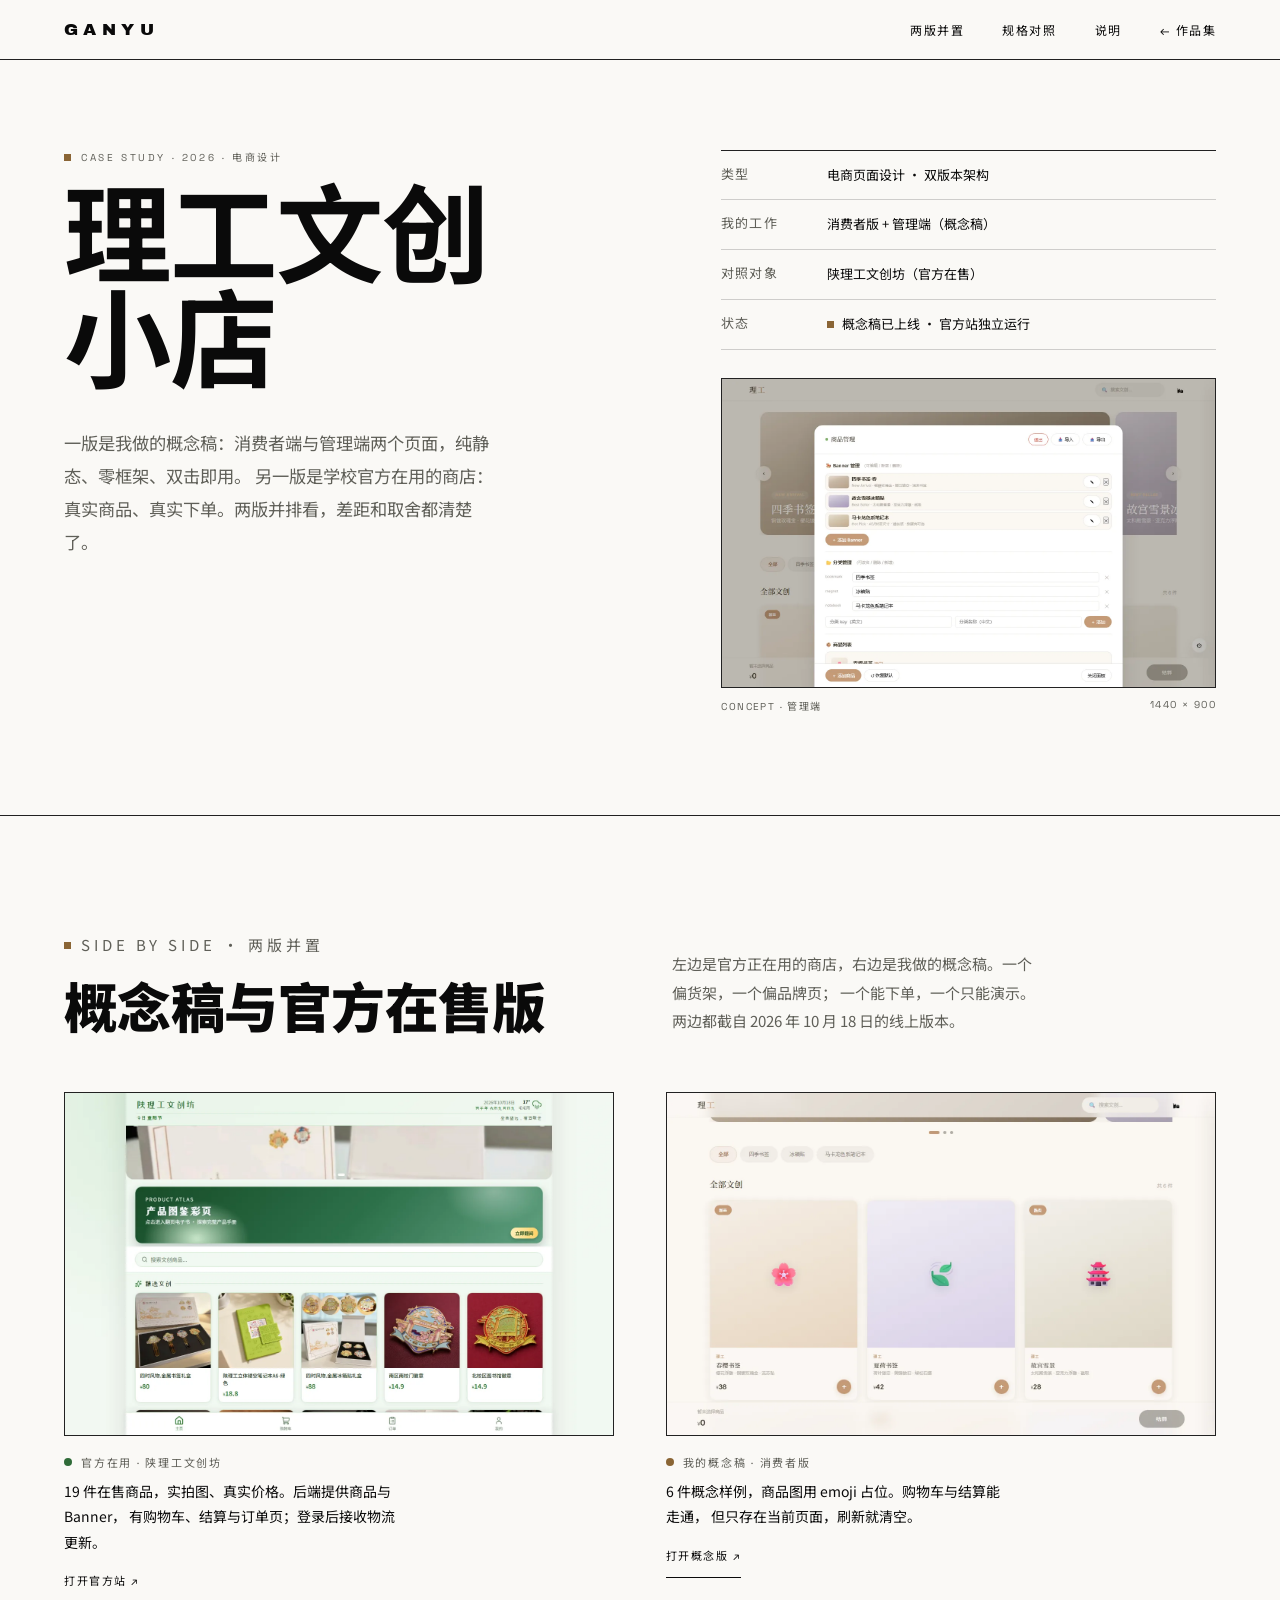
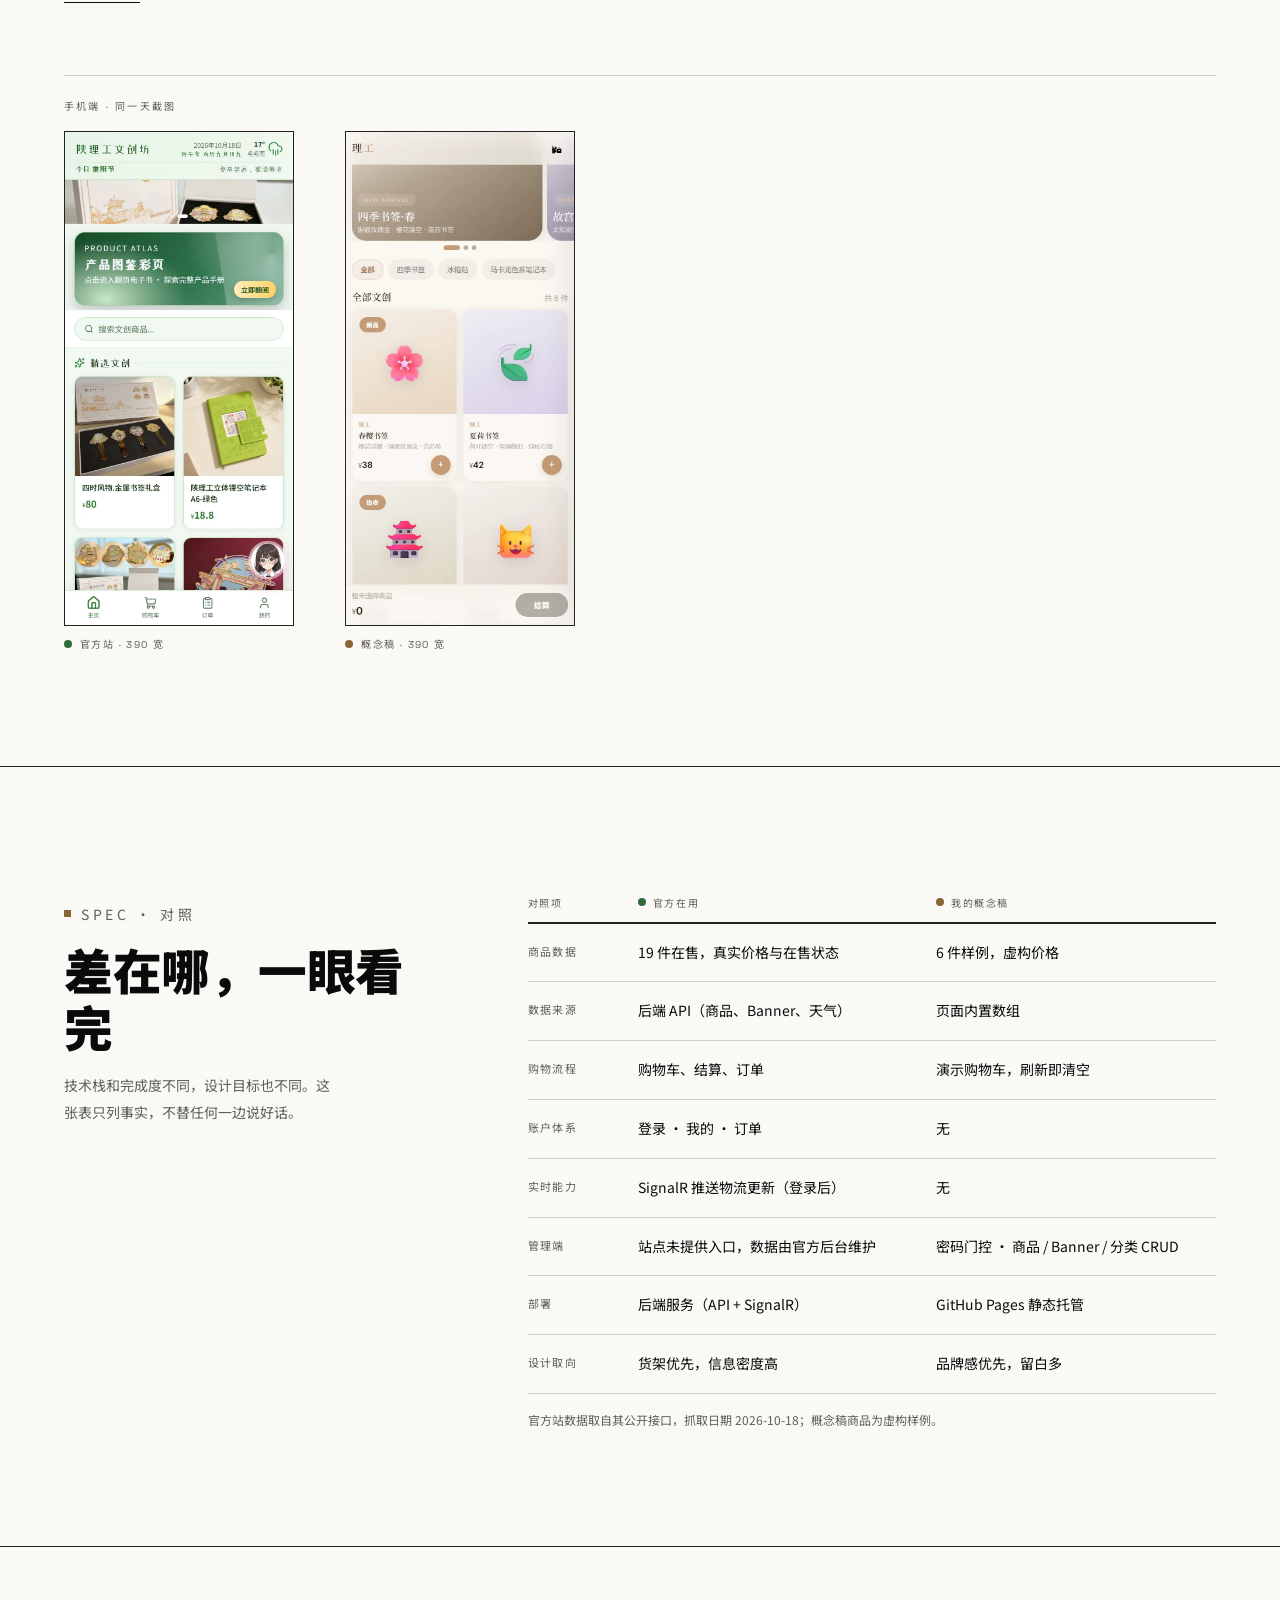
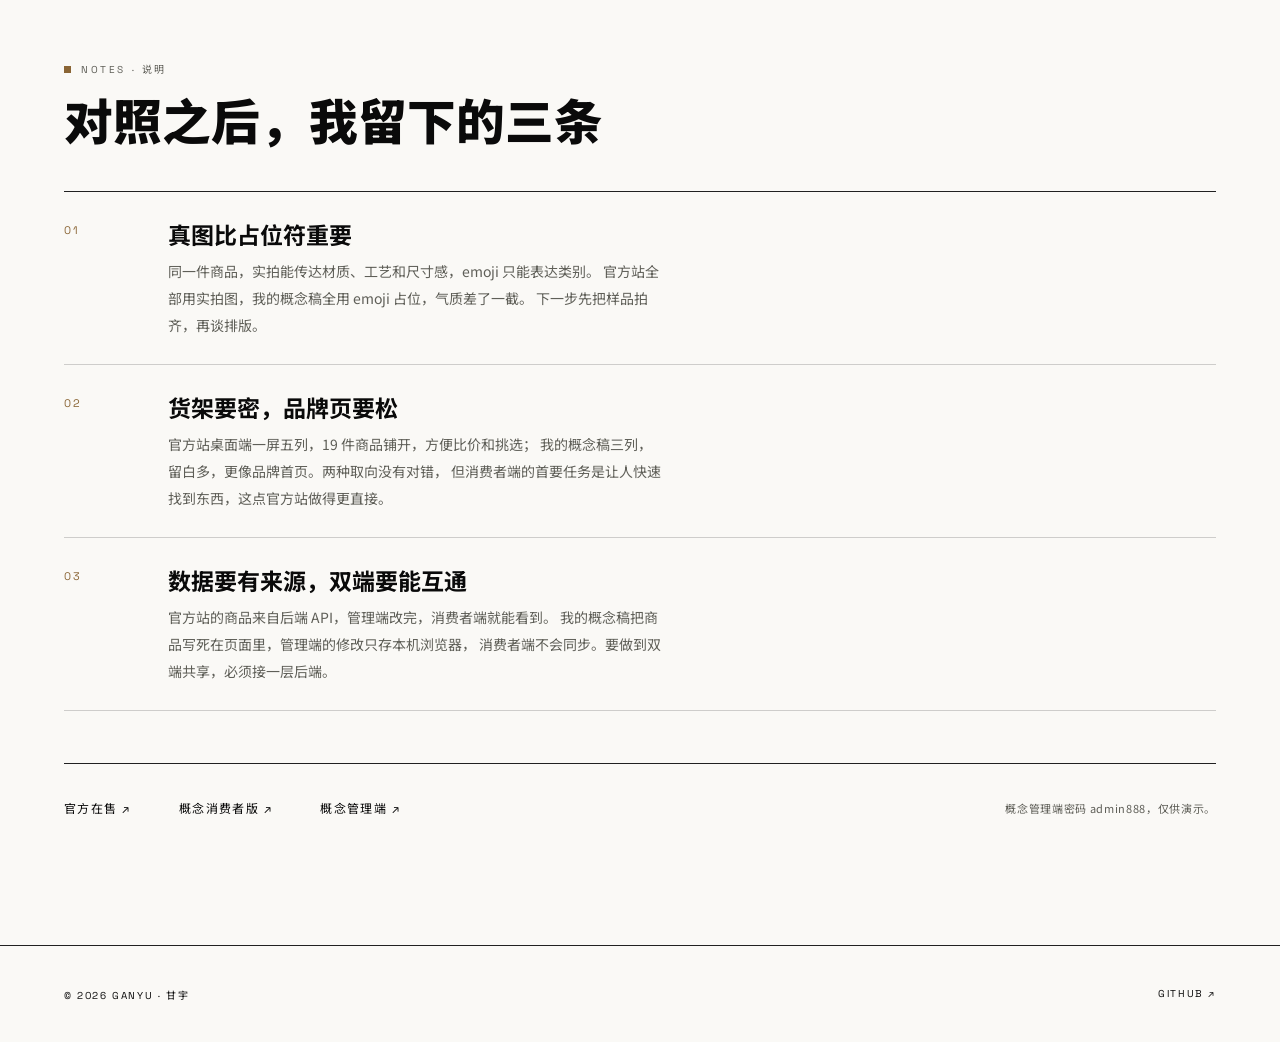
==== lgwc.html @ 41ebd971 "feat: 理工文创概念稿与官方在售版对照页 新增 lgwc.html：官方站「陕理工文创坊」与概念稿的桌面/手机并排对照、 8 项规格差异与三条说明；素材为 2026-10-18 线上截图。 作品集" ====
<!DOCTYPE html>
<html lang="zh-CN">
<head>
  <meta charset="UTF-8" />
  <meta name="viewport" content="width=device-width, initial-scale=1" />
  <title>理工文创小店 — 概念稿与官方在售版对照 · 甘宇 GANYU</title>
  <meta name="description" content="理工文创小店双版本概念稿，与陕西理工大学官方在售商店「陕理工文创坊」的并排对照：商品数据、购物流程、账户体系、实时能力与部署方式的差异，以及下一步要补的东西。" />
  <meta name="theme-color" content="#faf9f6" />
  <meta property="og:title" content="理工文创小店 — 概念稿与官方在售版对照 · 甘宇 GANYU" />
  <meta property="og:description" content="一版是概念稿：双页面、纯静态、零框架。一版是官方在用的商店：真实商品、真实下单。两版并排，差距和取舍都在这里。" />
  <meta property="og:type" content="article" />
  <meta property="og:image" content="https://2188195028-crypto.github.io/ganyu-portfolio/assets/lgwc/concept-desktop.webp" />
  <!-- 主题：双版本电商概念稿 × 官方在售版对照 · 暖白/墨黑/黄铜 · 甘宇 GANYU · 2026-10-18 -->
  <link rel="preconnect" href="https://fonts.googleapis.com" />
  <link rel="preconnect" href="https://fonts.gstatic.com" crossorigin />
  <link href="https://fonts.googleapis.com/css2?family=Archivo+Black&family=Space+Grotesk:wght@400;500;700&family=Noto+Sans+SC:wght@400;700;900&display=swap" rel="stylesheet" />
  <style>
    /* ============ 设计令牌 ============ */
    :root {
      --bg: #faf9f6;
      --ink: #0a0a0a;
      --paper: #ffffff;
      --cream: #f5f5ec;
      --muted: #5f5f58;
      --brass: #8a6535;
      --brass-deep: #6b4a26;
      --brass-light: #c9a26b;
      --green: #2f6b38;
      --line: rgba(10, 10, 10, .9);
      --line-soft: rgba(10, 10, 10, .18);
      --font-display: "Archivo Black", "Noto Sans SC", sans-serif;
      --font-body: "Space Grotesk", "Noto Sans SC", sans-serif;
      --font-cn: "Noto Sans SC", sans-serif;
      --pad: clamp(20px, 5vw, 80px);
      --max: 1400px;
    }

    /* ============ 基础 ============ */
    * { margin: 0; padding: 0; box-sizing: border-box; }
    html { scroll-behavior: smooth; }
    body {
      background: var(--bg);
      color: var(--ink);
      font-family: var(--font-body);
      -webkit-font-smoothing: antialiased;
      overflow-x: hidden;
    }
    img { display: block; max-width: 100%; }
    a { color: inherit; }
    :focus-visible { outline: 2px solid currentColor; outline-offset: 3px; }
    ::selection { background: var(--brass); color: var(--cream); }
    #top { scroll-margin-top: 60px; }
    .sr-only {
      position: absolute;
      width: 1px; height: 1px;
      padding: 0; margin: -1px;
      overflow: hidden;
      clip: rect(0 0 0 0);
      white-space: nowrap;
      border: 0;
    }

    .skip-link {
      position: absolute;
      left: -9999px;
      top: 0;
      z-index: 100;
      background: var(--ink);
      color: var(--cream);
      padding: 12px 18px;
      font-size: 12px;
      letter-spacing: .12em;
      text-decoration: none;
    }
    .skip-link:focus { left: 16px; top: 12px; }

    .pad-x {
      padding-left: max(var(--pad), calc((100% - var(--max)) / 2));
      padding-right: max(var(--pad), calc((100% - var(--max)) / 2));
    }

    .kicker {
      display: flex;
      align-items: center;
      gap: 10px;
      font-size: 10px;
      line-height: 1.5;
      letter-spacing: .26em;
      text-transform: uppercase;
      color: var(--muted);
    }
    .kicker::before {
      content: "";
      flex: none;
      width: 7px;
      height: 7px;
      background: var(--brass);
    }

    /* ============ 顶栏 ============ */
    .site-header {
      height: 60px;
      display: flex;
      align-items: center;
      justify-content: space-between;
      padding: 0 max(var(--pad), calc((100% - var(--max)) / 2));
      border-bottom: 1px solid var(--line);
      position: sticky;
      top: 0;
      background: var(--bg);
      z-index: 20;
    }
    .logo {
      font-family: var(--font-display);
      font-size: 17px;
      line-height: 1;
      letter-spacing: .32em;
      text-decoration: none;
    }
    .nav { display: flex; align-items: center; gap: clamp(16px, 3vw, 40px); }
    .nav a {
      position: relative;
      display: inline-flex;
      align-items: center;
      min-height: 44px;
      font-size: 12px;
      letter-spacing: .12em;
      text-decoration: none;
    }
    .nav a::after {
      content: "";
      position: absolute;
      left: 0; right: 0; bottom: 8px;
      height: 1px;
      background: currentColor;
      transform: scaleX(0);
      transform-origin: left;
      transition: transform .3s ease;
    }
    .nav a:hover::after,
    .nav a:focus-visible::after { transform: scaleX(1); }

    /* ============ 项目首屏 ============ */
    .masthead {
      display: grid;
      grid-template-columns: minmax(0, 1.08fr) minmax(320px, .92fr);
      gap: clamp(40px, 6vw, 96px);
      padding-top: clamp(48px, 7vw, 96px);
      padding-bottom: clamp(56px, 8vw, 110px);
      border-bottom: 1px solid var(--line);
    }
    .masthead-title {
      margin-top: 22px;
      font-family: var(--font-display);
      font-size: clamp(52px, 8.4vw, 118px);
      line-height: .98;
      letter-spacing: -.02em;
    }
    .masthead-title .line { display: block; }
    .masthead-lead {
      max-width: 44ch;
      margin-top: 30px;
      font-family: var(--font-cn);
      font-size: clamp(15px, 1.35vw, 18px);
      line-height: 1.9;
      color: var(--muted);
    }

    .meta-list {
      display: grid;
      border-top: 1px solid var(--line);
    }
    .meta-list > div {
      display: grid;
      grid-template-columns: 88px minmax(0, 1fr);
      gap: 18px;
      padding: 14px 0;
      border-bottom: 1px solid var(--line-soft);
      font-size: 13px;
      line-height: 1.6;
    }
    .meta-list dt {
      color: var(--muted);
      letter-spacing: .08em;
    }
    .meta-list dd { font-family: var(--font-cn); }
    .status-mark {
      display: inline-block;
      width: 7px; height: 7px;
      margin-right: 8px;
      background: var(--brass);
      vertical-align: 1px;
    }

    .hero-plate { margin-top: 28px; }
    .hero-frame {
      border: 1px solid var(--line);
      background: var(--paper);
      overflow: hidden;
    }
    .hero-frame img { width: 100%; height: auto; }
    .hero-plate figcaption {
      display: flex;
      justify-content: space-between;
      gap: 16px;
      padding-top: 10px;
      font-size: 10px;
      letter-spacing: .14em;
      text-transform: uppercase;
      color: var(--muted);
    }

    /* ============ 两版并置 ============ */
    .compare {
      padding: clamp(64px, 9vw, 120px) 0;
      border-bottom: 1px solid var(--line);
    }
    .section-head {
      display: grid;
      grid-template-columns: minmax(0, 1fr) minmax(0, 1fr);
      gap: clamp(24px, 5vw, 80px);
      align-items: end;
      margin-bottom: clamp(32px, 5vw, 56px);
    }
    .section-head h2 {
      margin-top: 14px;
      font-family: var(--font-cn);
      font-size: clamp(30px, 4.2vw, 56px);
      font-weight: 900;
      line-height: 1.15;
      letter-spacing: -.01em;
    }
    .section-head p {
      font-family: var(--font-cn);
      font-size: 15px;
      line-height: 1.9;
      color: var(--muted);
      max-width: 46ch;
    }

    .compare-grid {
      display: grid;
      grid-template-columns: repeat(2, minmax(0, 1fr));
      gap: clamp(24px, 4vw, 56px);
      align-items: start;
    }
    .compare-item { margin: 0; }
    .compare-frame {
      border: 1px solid var(--line);
      background: var(--paper);
      overflow: hidden;
    }
    .compare-frame img { width: 100%; height: auto; }
    .compare-item figcaption { padding-top: 18px; }
    .compare-label {
      display: flex;
      align-items: center;
      gap: 9px;
      font-size: 11px;
      letter-spacing: .16em;
      text-transform: uppercase;
      color: var(--muted);
    }
    .dot {
      display: inline-block;
      width: 8px; height: 8px;
      border-radius: 50%;
      flex: none;
    }
    .dot--official { background: var(--green); }
    .dot--concept { background: var(--brass); }
    .compare-desc {
      margin-top: 9px;
      max-width: 42ch;
      font-family: var(--font-cn);
      font-size: 14px;
      line-height: 1.8;
    }
    .compare-link {
      display: inline-flex;
      align-items: center;
      min-height: 44px;
      margin-top: 4px;
      font-size: 11px;
      letter-spacing: .14em;
      text-transform: uppercase;
      text-decoration: none;
      border-bottom: 1px solid currentColor;
      transition: color .25s ease, border-color .25s ease;
    }
    .compare-link:hover,
    .compare-link:focus-visible { color: var(--brass-deep); }

    .compare-mobile {
      margin-top: clamp(40px, 6vw, 72px);
      padding-top: 22px;
      border-top: 1px solid var(--line-soft);
    }
    .mobile-head {
      font-size: 10px;
      letter-spacing: .22em;
      text-transform: uppercase;
      color: var(--muted);
      margin-bottom: 18px;
    }
    .mobile-grid {
      display: flex;
      flex-wrap: wrap;
      gap: clamp(24px, 4vw, 56px);
      align-items: flex-start;
    }
    .mobile-grid figure { margin: 0; flex: 0 1 230px; }
    .mobile-frame {
      border: 1px solid var(--line);
      background: var(--paper);
      overflow: hidden;
    }
    .mobile-frame img { width: 100%; height: auto; }
    .mobile-grid figcaption {
      display: flex;
      align-items: center;
      gap: 8px;
      padding-top: 10px;
      font-size: 10px;
      letter-spacing: .14em;
      text-transform: uppercase;
      color: var(--muted);
    }

    /* ============ 规格对照 ============ */
    .spec {
      padding: clamp(64px, 9vw, 120px) 0;
      border-bottom: 1px solid var(--line);
    }
    .spec-inner {
      display: grid;
      grid-template-columns: minmax(0, .72fr) minmax(0, 1.28fr);
      gap: clamp(32px, 6vw, 96px);
      align-items: start;
    }
    .spec-head { position: sticky; top: 92px; }
    .spec-head h2 {
      margin-top: 14px;
      font-family: var(--font-cn);
      font-size: clamp(30px, 3.8vw, 50px);
      font-weight: 900;
      line-height: 1.16;
      letter-spacing: -.01em;
    }
    .spec-head p {
      margin-top: 18px;
      max-width: 34ch;
      font-family: var(--font-cn);
      font-size: 14px;
      line-height: 1.9;
      color: var(--muted);
    }

    .spec-table { border-top: 1px solid var(--line); }
    .spec-columns {
      display: grid;
      grid-template-columns: 92px minmax(0, 1fr) minmax(0, 1fr);
      gap: 18px;
      padding: 12px 0;
      border-bottom: 1px solid var(--line);
      font-size: 10px;
      letter-spacing: .16em;
      text-transform: uppercase;
      color: var(--muted);
    }
    .spec-columns span { display: flex; align-items: center; gap: 7px; }
    .spec-row {
      display: grid;
      grid-template-columns: 92px minmax(0, 1fr) minmax(0, 1fr);
      gap: 18px;
      padding: 17px 0;
      border-bottom: 1px solid var(--line-soft);
      align-items: start;
    }
    .spec-row dt {
      font-size: 11px;
      letter-spacing: .12em;
      text-transform: uppercase;
      color: var(--muted);
      padding-top: 2px;
    }
    .spec-row dd {
      font-family: var(--font-cn);
      font-size: 14px;
      line-height: 1.7;
    }
    .spec-tag {
      display: none;
      margin-right: 8px;
      font-family: var(--font-body);
      font-size: 9px;
      letter-spacing: .14em;
      text-transform: uppercase;
      color: var(--muted);
    }
    .spec-note {
      margin-top: 16px;
      font-family: var(--font-cn);
      font-size: 12px;
      line-height: 1.7;
      color: var(--muted);
    }

    /* ============ 说明 ============ */
    .notes { padding: clamp(64px, 9vw, 120px) 0; }
    .notes-head { margin-bottom: clamp(28px, 4vw, 44px); }
    .notes-head h2 {
      margin-top: 14px;
      font-family: var(--font-cn);
      font-size: clamp(30px, 3.8vw, 50px);
      font-weight: 900;
      line-height: 1.16;
    }
    .notes-list { list-style: none; border-top: 1px solid var(--line); }
    .notes-list li {
      display: grid;
      grid-template-columns: 72px minmax(0, 1fr);
      gap: clamp(16px, 3vw, 32px);
      padding: 26px 0;
      border-bottom: 1px solid var(--line-soft);
    }
    .note-no {
      font-size: 11px;
      letter-spacing: .18em;
      color: var(--brass);
      padding-top: 5px;
    }
    .notes-list h3 {
      font-family: var(--font-cn);
      font-size: clamp(18px, 2vw, 23px);
      font-weight: 700;
      line-height: 1.4;
    }
    .notes-list p {
      margin-top: 8px;
      max-width: 62ch;
      font-family: var(--font-cn);
      font-size: 14px;
      line-height: 1.9;
      color: var(--muted);
    }

    .live {
      display: flex;
      flex-wrap: wrap;
      gap: 8px clamp(24px, 4vw, 48px);
      margin-top: clamp(32px, 5vw, 52px);
      padding-top: 22px;
      border-top: 1px solid var(--line);
    }
    .live a {
      display: inline-flex;
      align-items: center;
      min-height: 44px;
      font-size: 12px;
      letter-spacing: .12em;
      text-decoration: none;
      border-bottom: 1px solid transparent;
      transition: border-color .25s ease, color .25s ease;
    }
    .live a:hover,
    .live a:focus-visible { color: var(--brass-deep); border-bottom-color: currentColor; }
    .live .live-note {
      margin-left: auto;
      align-self: center;
      font-family: var(--font-cn);
      font-size: 11px;
      letter-spacing: .06em;
      color: var(--muted);
    }

    /* ============ 页脚 ============ */
    .site-footer {
      display: flex;
      justify-content: space-between;
      align-items: center;
      gap: 24px;
      padding: 26px max(var(--pad), calc((100% - var(--max)) / 2));
      border-top: 1px solid var(--line);
      font-size: 10px;
      letter-spacing: .16em;
      text-transform: uppercase;
    }
    .site-footer a {
      display: inline-flex;
      align-items: center;
      min-height: 44px;
      text-decoration: none;
      border-bottom: 1px solid transparent;
    }
    .site-footer a:hover,
    .site-footer a:focus-visible { border-bottom-color: currentColor; }

    /* ============ 响应式 ============ */
    @media (max-width: 980px) {
      .masthead { grid-template-columns: 1fr; gap: 40px; }
      .masthead-title { font-size: clamp(56px, 13vw, 100px); }
      .meta-list { max-width: 560px; }
      .hero-plate { max-width: 560px; }
      .section-head { grid-template-columns: 1fr; gap: 18px; }
      .spec-inner { grid-template-columns: 1fr; gap: 32px; }
      .spec-head { position: static; }
      .spec-head p { max-width: 52ch; }
    }

    @media (max-width: 760px) {
      .compare-grid { grid-template-columns: 1fr; gap: 36px; }
      .compare-desc { max-width: none; }
      .mobile-grid figure { flex: 1 1 160px; }
      .spec-columns { display: none; }
      .spec-row {
        grid-template-columns: 1fr;
        gap: 6px;
        padding: 18px 0;
      }
      .spec-row dt { padding-top: 0; }
      .spec-tag { display: inline; }
      .spec-row dd + dd { margin-top: 4px; }
      .notes-list li { grid-template-columns: 44px minmax(0, 1fr); }
      .live .live-note { margin-left: 0; width: 100%; }
      .nav .nav-aux { display: none; }
    }

    @media (max-width: 520px) {
      .masthead-title { font-size: clamp(48px, 16vw, 76px); }
      .meta-list > div { grid-template-columns: 76px minmax(0, 1fr); gap: 14px; }
      .mobile-grid { gap: 20px; }
      .mobile-grid figure { flex: 1 1 140px; }
      .site-footer { flex-direction: column; align-items: flex-start; gap: 6px; }
    }

    /* ============ 减弱动效 ============ */
    @media (prefers-reduced-motion: reduce) {
      html { scroll-behavior: auto; }
      *, *::before, *::after { animation: none !important; transition: none !important; }
    }
  </style>
</head>
<body>
  <a class="skip-link" href="#top">跳到主要内容</a>

  <!-- 顶栏 -->
  <header class="site-header">
    <a class="logo" href="index.html">GANYU</a>
    <nav class="nav" aria-label="项目导航">
      <a class="nav-aux" href="#compare">两版并置</a>
      <a class="nav-aux" href="#spec">规格对照</a>
      <a class="nav-aux" href="#notes">说明</a>
      <a href="index.html#works">← 作品集</a>
    </nav>
  </header>

  <main id="top" tabindex="-1">
    <!-- 项目首屏 -->
    <section class="masthead pad-x" aria-labelledby="project-title">
      <div class="masthead-main">
        <p class="kicker">CASE STUDY · 2026 · 电商设计</p>
        <h1 class="masthead-title" id="project-title">
          <span class="line">理工文创</span>
          <span class="line">小店</span>
        </h1>
        <p class="masthead-lead">
          一版是我做的概念稿：消费者端与管理端两个页面，纯静态、零框架、双击即用。
          另一版是学校官方在用的商店：真实商品、真实下单。两版并排看，差距和取舍都清楚了。
        </p>
      </div>

      <div class="masthead-side">
        <dl class="meta-list">
          <div><dt>类型</dt><dd>电商页面设计 · 双版本架构</dd></div>
          <div><dt>我的工作</dt><dd>消费者版 + 管理端（概念稿）</dd></div>
          <div><dt>对照对象</dt><dd>陕理工文创坊（官方在售）</dd></div>
          <div><dt>状态</dt><dd><span class="status-mark" aria-hidden="true"></span>概念稿已上线 · 官方站独立运行</dd></div>
        </dl>

        <figure class="hero-plate">
          <div class="hero-frame">
            <img src="assets/lgwc/admin-panel.webp" width="1440" height="900"
                 alt="理工文创小店概念稿管理端：密码登录后打开的商品管理面板，含 Banner 管理、分类管理与商品列表" />
          </div>
          <figcaption>
            <span>CONCEPT · 管理端</span>
            <span>1440 × 900</span>
          </figcaption>
        </figure>
      </div>
    </section>

    <!-- 两版并置 -->
    <section class="compare" id="compare" aria-labelledby="compare-title">
      <div class="pad-x">
        <header class="section-head">
          <div>
            <p class="kicker">SIDE BY SIDE · 两版并置</p>
            <h2 id="compare-title">概念稿与官方在售版</h2>
          </div>
          <p>
            左边是官方正在用的商店，右边是我做的概念稿。一个偏货架，一个偏品牌页；
            一个能下单，一个只能演示。两边都截自 2026 年 10 月 18 日的线上版本。
          </p>
        </header>

        <div class="compare-grid">
          <figure class="compare-item">
            <div class="compare-frame">
              <img src="assets/lgwc/official-desktop.webp" width="1440" height="900"
                   alt="陕理工文创坊官方站在售页面：绿色顶栏、banner、产品图鉴入口、搜索框与五列真实商品照片" />
            </div>
            <figcaption>
              <p class="compare-label"><span class="dot dot--official" aria-hidden="true"></span>官方在用 · 陕理工文创坊</p>
              <p class="compare-desc">
                19 件在售商品，实拍图、真实价格。后端提供商品与 Banner，
                有购物车、结算与订单页；登录后接收物流更新。
              </p>
              <a class="compare-link" href="https://qoiezidubblu.sealosbja.site/"
                 target="_blank" rel="noopener">打开官方站 ↗</a>
            </figcaption>
          </figure>

          <figure class="compare-item">
            <div class="compare-frame">
              <img src="assets/lgwc/concept-desktop.webp" width="1440" height="900"
                   alt="理工文创小店概念稿桌面端：三列商品卡片，商品图为 emoji 占位" />
            </div>
            <figcaption>
              <p class="compare-label"><span class="dot dot--concept" aria-hidden="true"></span>我的概念稿 · 消费者版</p>
              <p class="compare-desc">
                6 件概念样例，商品图用 emoji 占位。购物车与结算能走通，
                但只存在当前页面，刷新就清空。
              </p>
              <a class="compare-link" href="https://2188195028-crypto.github.io/lgwc/"
                 target="_blank" rel="noopener">打开概念版 ↗</a>
            </figcaption>
          </figure>
        </div>

        <div class="compare-mobile">
          <p class="mobile-head">手机端 · 同一天截图</p>
          <div class="mobile-grid">
            <figure>
              <div class="mobile-frame">
                <img src="assets/lgwc/official-mobile.webp" width="780" height="1688"
                     alt="陕理工文创坊官方站手机端：绿色顶栏、产品图鉴、搜索与两列商品照片，底部四个导航" />
              </div>
              <figcaption><span class="dot dot--official" aria-hidden="true"></span>官方站 · 390 宽</figcaption>
            </figure>
            <figure>
              <div class="mobile-frame">
                <img src="assets/lgwc/concept-mobile.webp" width="780" height="1688"
                     alt="理工文创小店概念稿手机端：banner、分类标签与两列 emoji 占位商品卡片" />
              </div>
              <figcaption><span class="dot dot--concept" aria-hidden="true"></span>概念稿 · 390 宽</figcaption>
            </figure>
          </div>
        </div>
      </div>
    </section>

    <!-- 规格对照 -->
    <section class="spec" id="spec" aria-labelledby="spec-title">
      <div class="spec-inner pad-x">
        <div class="spec-head">
          <p class="kicker">SPEC · 对照</p>
          <h2 id="spec-title">差在哪，一眼看完</h2>
          <p>
            技术栈和完成度不同，设计目标也不同。这张表只列事实，不替任何一边说好话。
          </p>
        </div>

        <div>
          <div class="spec-columns" aria-hidden="true">
            <span>对照项</span>
            <span><i class="dot dot--official"></i>官方在用</span>
            <span><i class="dot dot--concept"></i>我的概念稿</span>
          </div>

          <dl class="spec-table">
            <div class="spec-row">
              <dt>商品数据</dt>
              <dd><span class="sr-only">官方在用：</span><span class="spec-tag" aria-hidden="true">官方</span>19 件在售，真实价格与在售状态</dd>
              <dd><span class="sr-only">我的概念稿：</span><span class="spec-tag" aria-hidden="true">概念</span>6 件样例，虚构价格</dd>
            </div>
            <div class="spec-row">
              <dt>数据来源</dt>
              <dd><span class="sr-only">官方在用：</span><span class="spec-tag" aria-hidden="true">官方</span>后端 API（商品、Banner、天气）</dd>
              <dd><span class="sr-only">我的概念稿：</span><span class="spec-tag" aria-hidden="true">概念</span>页面内置数组</dd>
            </div>
            <div class="spec-row">
              <dt>购物流程</dt>
              <dd><span class="sr-only">官方在用：</span><span class="spec-tag" aria-hidden="true">官方</span>购物车、结算、订单</dd>
              <dd><span class="sr-only">我的概念稿：</span><span class="spec-tag" aria-hidden="true">概念</span>演示购物车，刷新即清空</dd>
            </div>
            <div class="spec-row">
              <dt>账户体系</dt>
              <dd><span class="sr-only">官方在用：</span><span class="spec-tag" aria-hidden="true">官方</span>登录 · 我的 · 订单</dd>
              <dd><span class="sr-only">我的概念稿：</span><span class="spec-tag" aria-hidden="true">概念</span>无</dd>
            </div>
            <div class="spec-row">
              <dt>实时能力</dt>
              <dd><span class="sr-only">官方在用：</span><span class="spec-tag" aria-hidden="true">官方</span>SignalR 推送物流更新（登录后）</dd>
              <dd><span class="sr-only">我的概念稿：</span><span class="spec-tag" aria-hidden="true">概念</span>无</dd>
            </div>
            <div class="spec-row">
              <dt>管理端</dt>
              <dd><span class="sr-only">官方在用：</span><span class="spec-tag" aria-hidden="true">官方</span>站点未提供入口，数据由官方后台维护</dd>
              <dd><span class="sr-only">我的概念稿：</span><span class="spec-tag" aria-hidden="true">概念</span>密码门控 · 商品 / Banner / 分类 CRUD</dd>
            </div>
            <div class="spec-row">
              <dt>部署</dt>
              <dd><span class="sr-only">官方在用：</span><span class="spec-tag" aria-hidden="true">官方</span>后端服务（API + SignalR）</dd>
              <dd><span class="sr-only">我的概念稿：</span><span class="spec-tag" aria-hidden="true">概念</span>GitHub Pages 静态托管</dd>
            </div>
            <div class="spec-row">
              <dt>设计取向</dt>
              <dd><span class="sr-only">官方在用：</span><span class="spec-tag" aria-hidden="true">官方</span>货架优先，信息密度高</dd>
              <dd><span class="sr-only">我的概念稿：</span><span class="spec-tag" aria-hidden="true">概念</span>品牌感优先，留白多</dd>
            </div>
          </dl>

          <p class="spec-note">
            官方站数据取自其公开接口，抓取日期 2026-10-18；概念稿商品为虚构样例。
          </p>
        </div>
      </div>
    </section>

    <!-- 说明 -->
    <section class="notes" id="notes" aria-labelledby="notes-title">
      <div class="pad-x">
        <header class="notes-head">
          <p class="kicker">NOTES · 说明</p>
          <h2 id="notes-title">对照之后，我留下的三条</h2>
        </header>

        <ol class="notes-list">
          <li>
            <span class="note-no" aria-hidden="true">01</span>
            <div>
              <h3>真图比占位符重要</h3>
              <p>
                同一件商品，实拍能传达材质、工艺和尺寸感，emoji 只能表达类别。
                官方站全部用实拍图，我的概念稿全用 emoji 占位，气质差了一截。
                下一步先把样品拍齐，再谈排版。
              </p>
            </div>
          </li>
          <li>
            <span class="note-no" aria-hidden="true">02</span>
            <div>
              <h3>货架要密，品牌页要松</h3>
              <p>
                官方站桌面端一屏五列，19 件商品铺开，方便比价和挑选；
                我的概念稿三列，留白多，更像品牌首页。两种取向没有对错，
                但消费者端的首要任务是让人快速找到东西，这点官方站做得更直接。
              </p>
            </div>
          </li>
          <li>
            <span class="note-no" aria-hidden="true">03</span>
            <div>
              <h3>数据要有来源，双端要能互通</h3>
              <p>
                官方站的商品来自后端 API，管理端改完，消费者端就能看到。
                我的概念稿把商品写死在页面里，管理端的修改只存本机浏览器，
                消费者端不会同步。要做到双端共享，必须接一层后端。
              </p>
            </div>
          </li>
        </ol>

        <div class="live">
          <a href="https://qoiezidubblu.sealosbja.site/" target="_blank" rel="noopener">官方在售 ↗</a>
          <a href="https://2188195028-crypto.github.io/lgwc/" target="_blank" rel="noopener">概念消费者版 ↗</a>
          <a href="https://2188195028-crypto.github.io/lgwc/admin.html" target="_blank" rel="noopener">概念管理端 ↗</a>
          <span class="live-note">概念管理端密码 admin888，仅供演示。</span>
        </div>
      </div>
    </section>
  </main>

  <!-- 页脚 -->
  <footer class="site-footer">
    <span>© 2026 GANYU · 甘宇</span>
    <a href="https://github.com/2188195028-crypto" target="_blank" rel="noopener">GITHUB ↗</a>
  </footer>
</body>
</html>
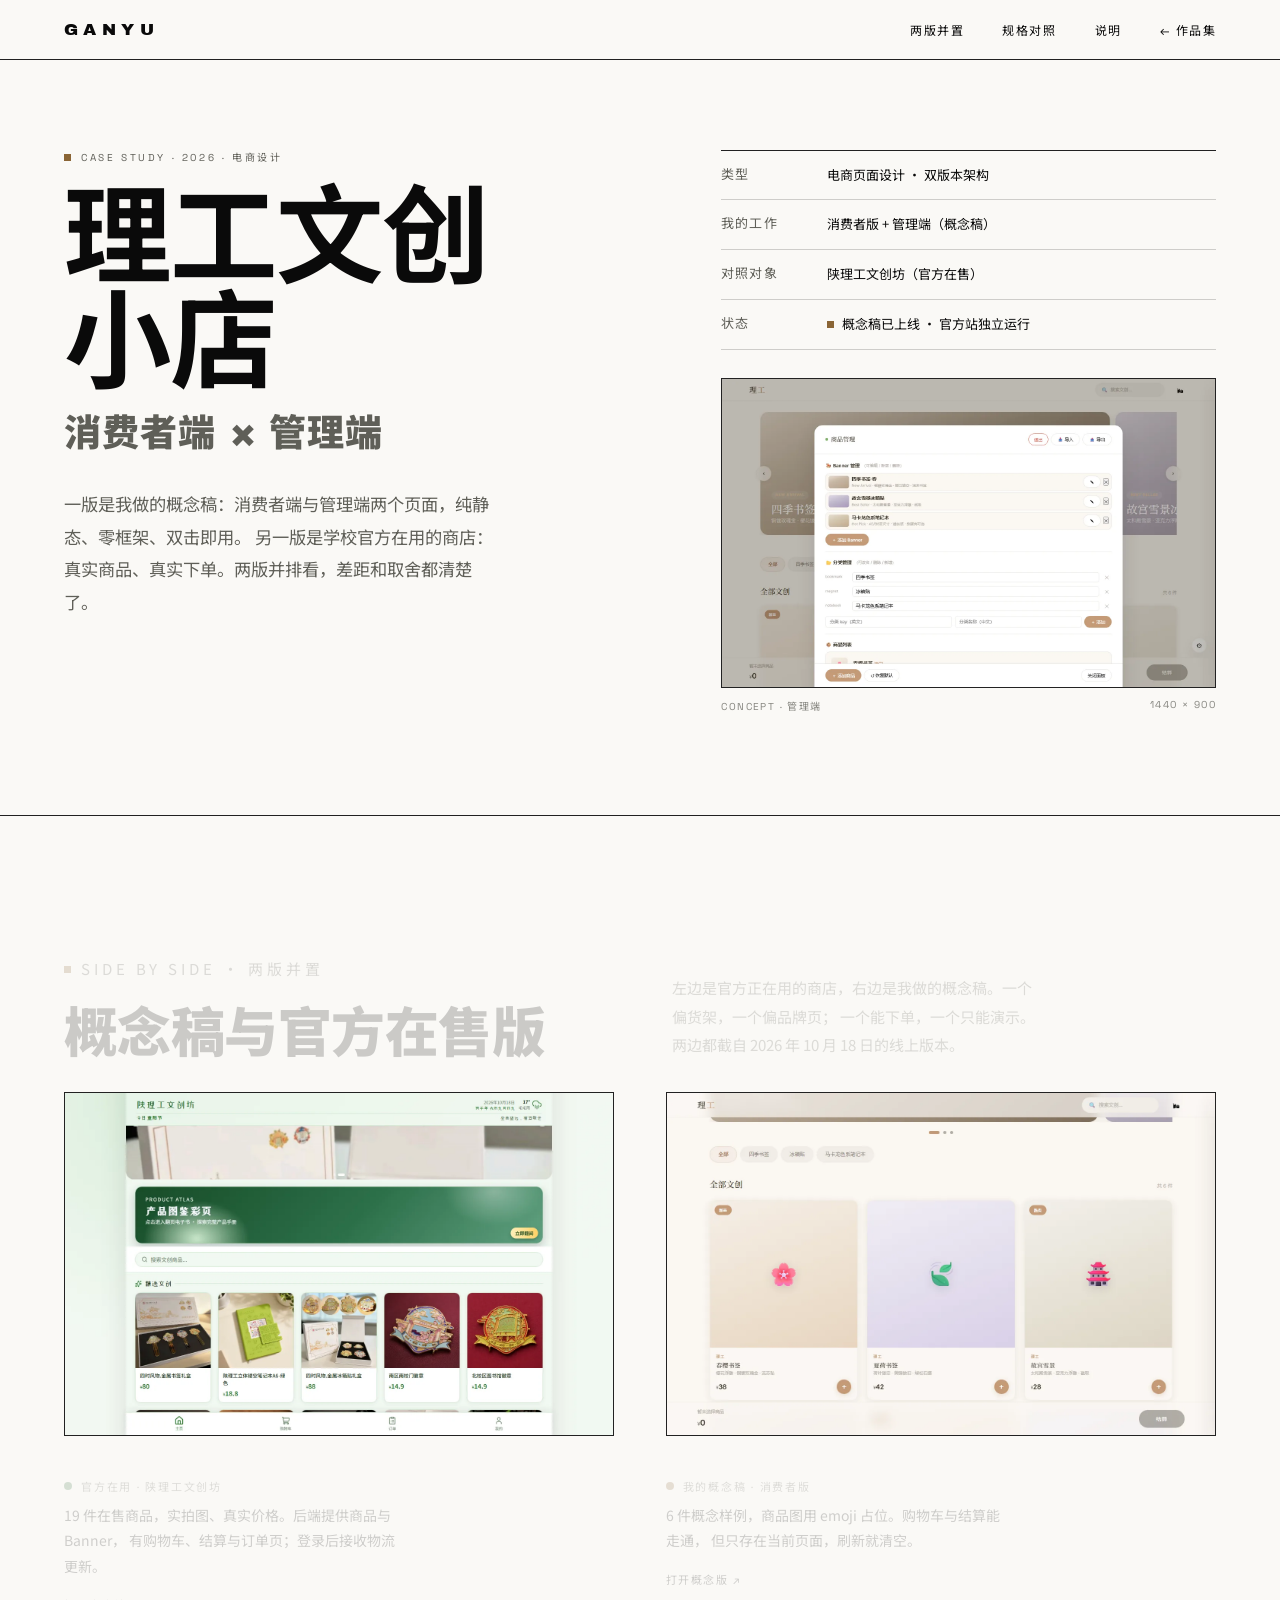
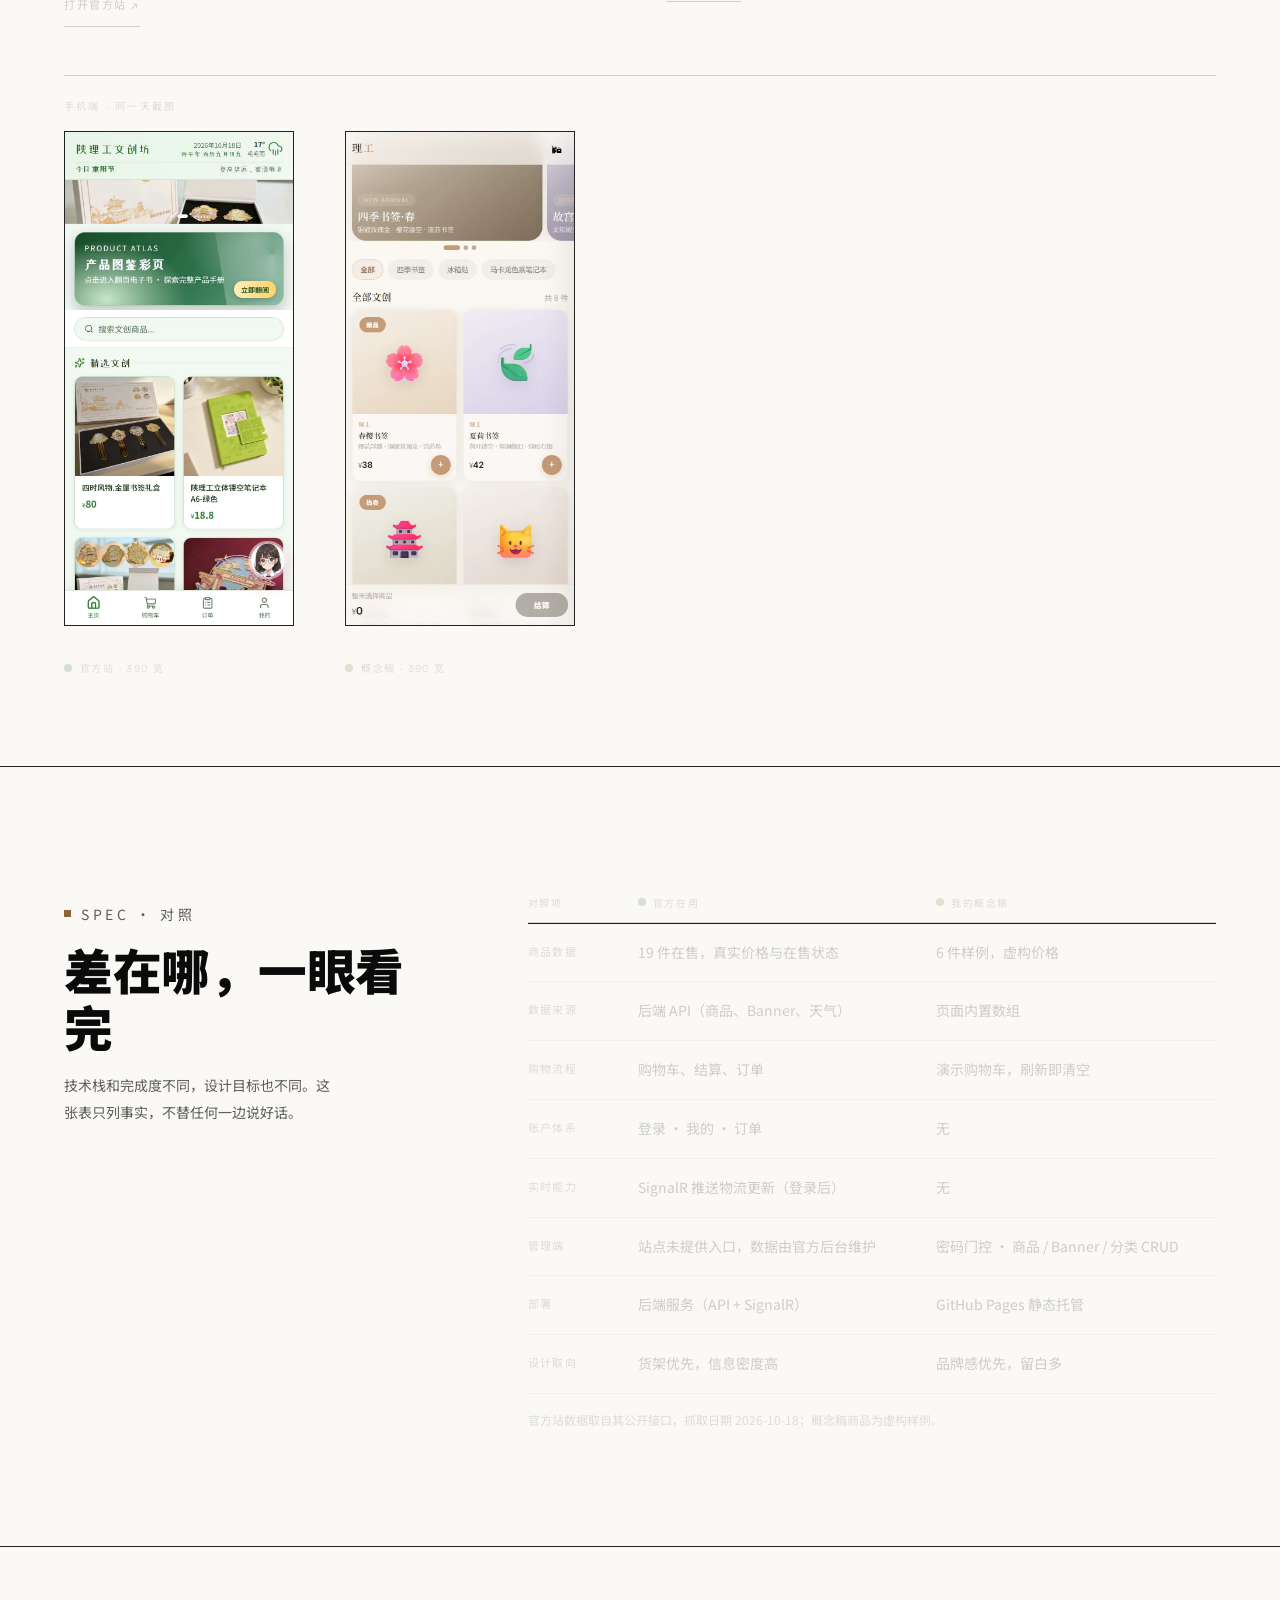
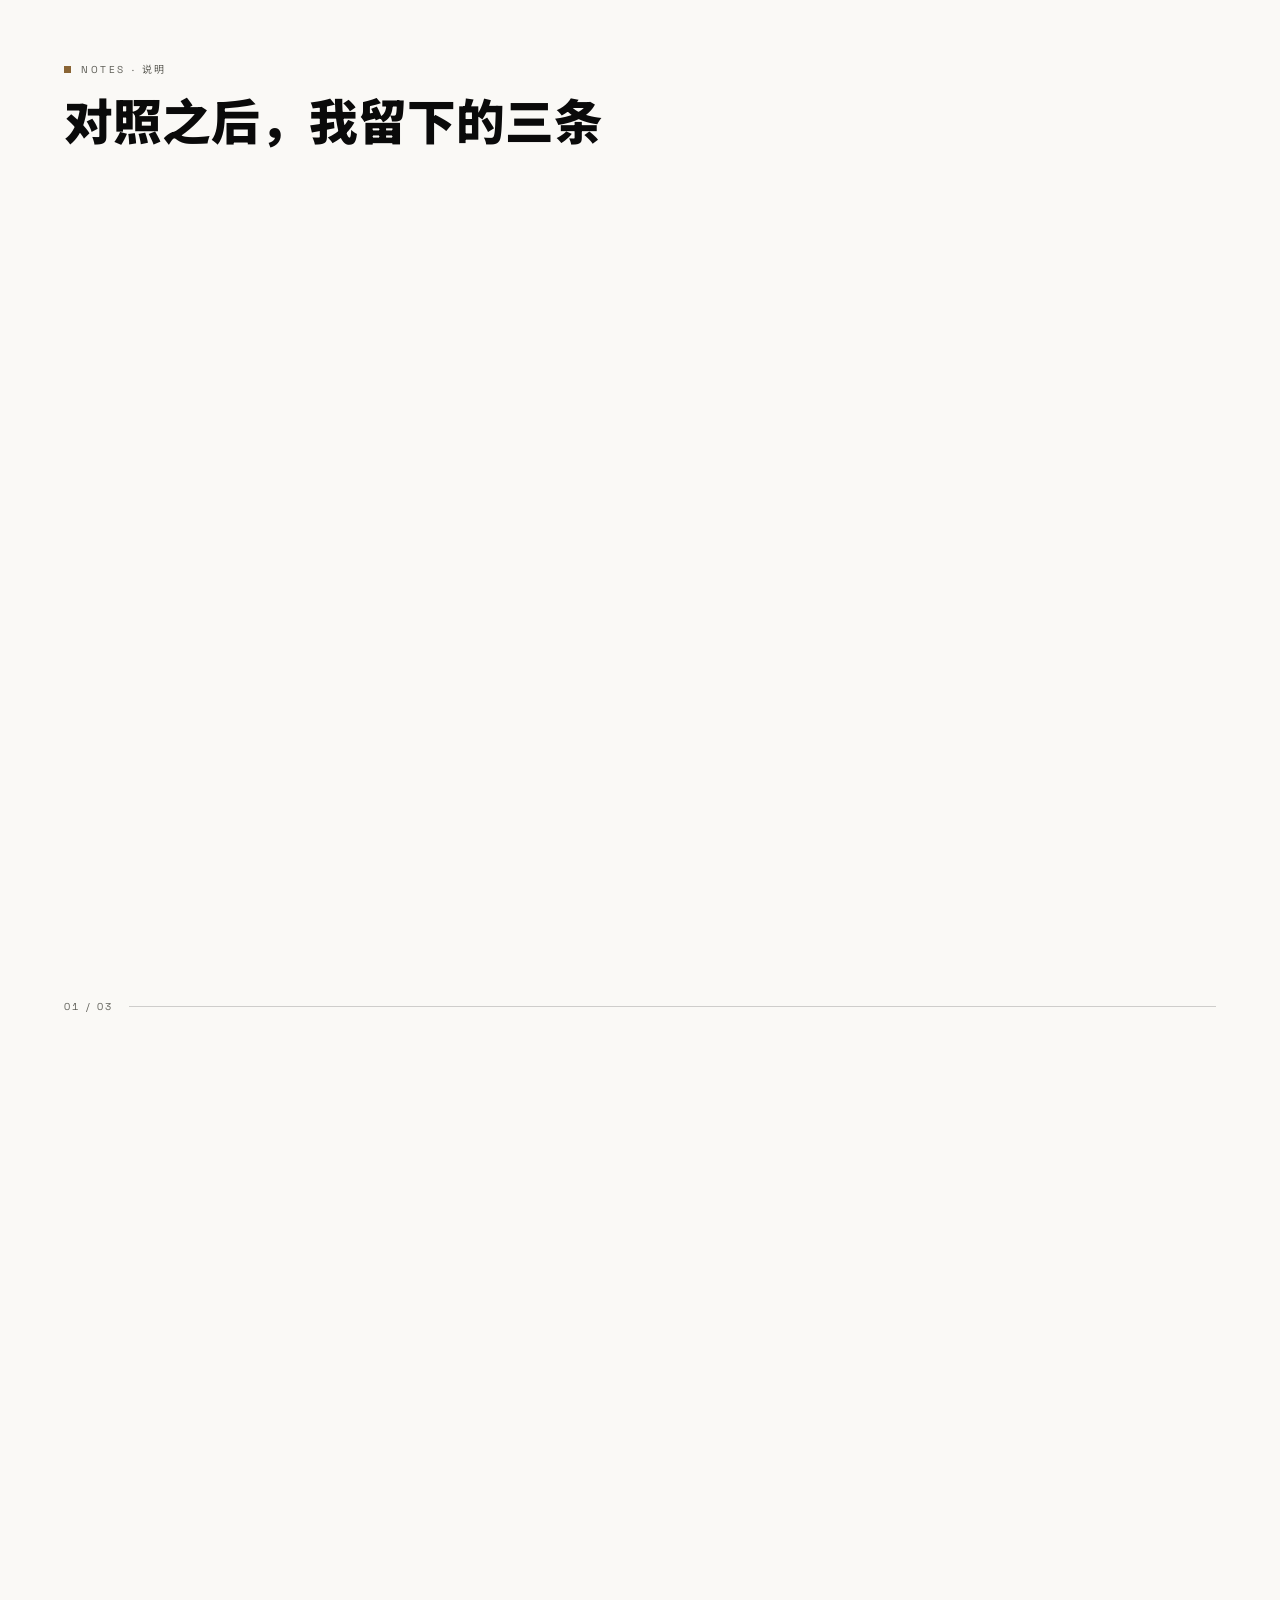
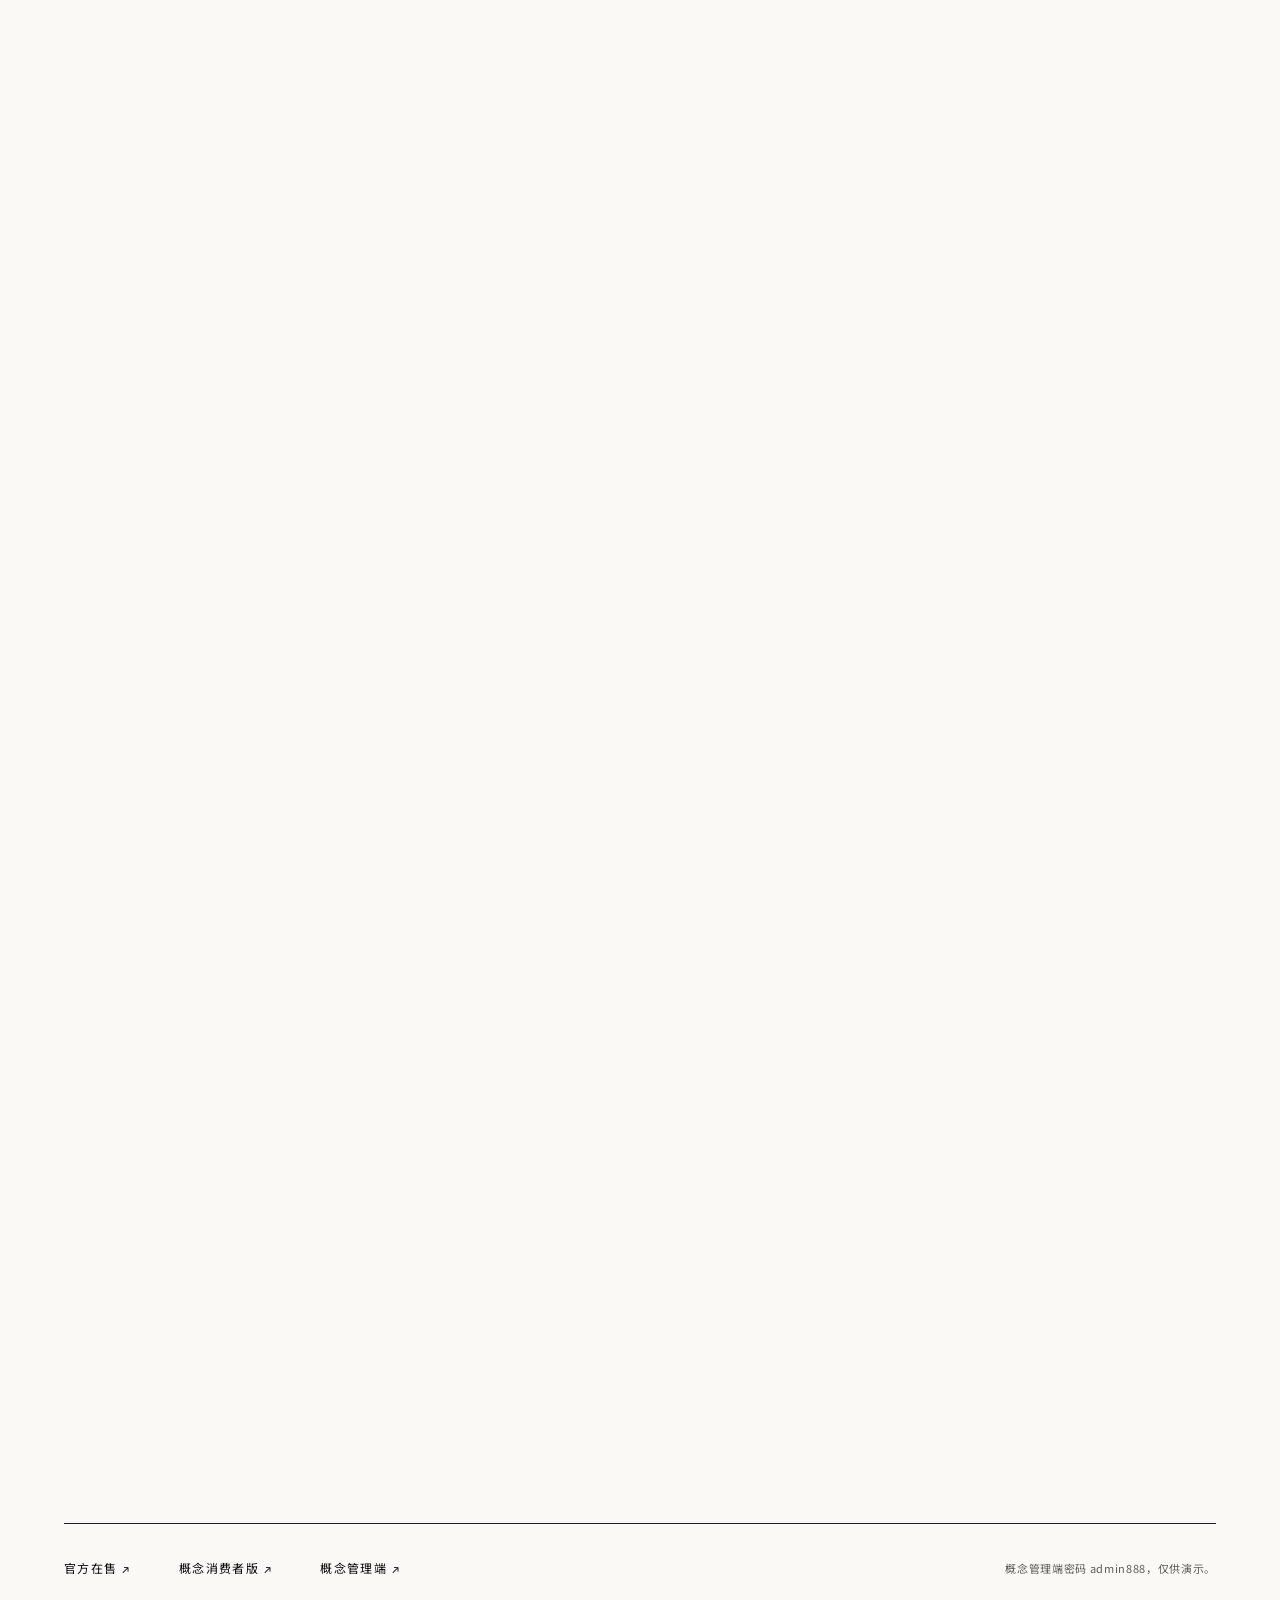
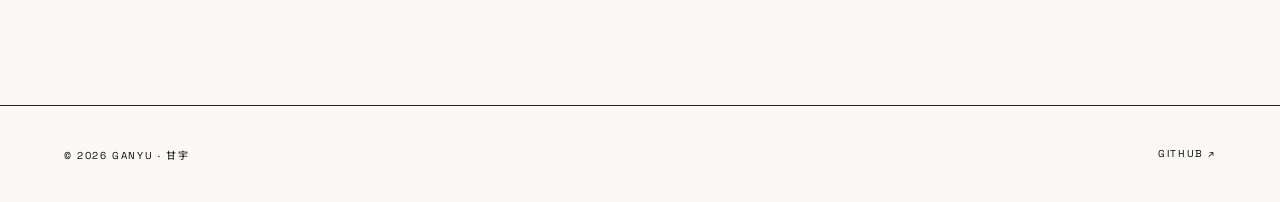
==== commit 713d84d2: "feat: 文创小店项目页加入竖向文字轮播，卡片改为单入口 - lgwc.html 首屏标题下新增 Medusmo 风格 Vertical Text Cycler:   短语竖向滑动 + 模糊 + 透" ====
--- a/lgwc.html
+++ b/lgwc.html
@@ -166,6 +166,51 @@
       color: var(--muted);
     }
 
+    /* 首屏文字轮播 — 竖向滑动 + 模糊 + 透明度交叉淡入
+       参考 Medusmo Vertical Text Cycler；灰色短语循环，黑色标题不动 */
+    .masthead-cycle {
+      margin-top: 14px;
+      font-family: var(--font-display);
+      font-size: clamp(21px, 2.9vw, 40px);
+      font-weight: 900;
+      line-height: 1.25;
+      letter-spacing: .03em;
+      color: var(--muted);
+    }
+    .cycle-window {
+      position: relative;
+      display: block;
+      height: 1.25em;
+      overflow: hidden;
+    }
+    .cycle-word {
+      position: absolute;
+      top: 0;
+      left: 0;
+      white-space: nowrap;
+      opacity: 0;
+      transform: translate3d(0, .9em, 0);
+      filter: blur(8px);
+      transition:
+        transform .9s cubic-bezier(.16, 1, .3, 1),
+        opacity .6s ease,
+        filter .9s cubic-bezier(.16, 1, .3, 1);
+    }
+    .cycle-word.is-active {
+      opacity: 1;
+      transform: translate3d(0, 0, 0);
+      filter: blur(0);
+    }
+    .cycle-word.is-out {
+      opacity: 0;
+      transform: translate3d(0, -.9em, 0);
+      filter: blur(8px);
+      transition:
+        transform .7s cubic-bezier(.5, 0, .75, 0),
+        opacity .5s ease-in,
+        filter .7s cubic-bezier(.5, 0, .75, 0);
+    }
+
     .meta-list {
       display: grid;
       border-top: 1px solid var(--line);
@@ -406,7 +451,8 @@
       color: var(--muted);
     }
 
-    /* ============ 说明 ============ */
+    /* ============ 说明: 滚动文字序列 ============ */
+    /* 参照 Trammell Venture Partners 的 sticky narrative: 视口钉住, 文字步骤随滚动上下移动并明暗渐变 */
     .notes { padding: clamp(64px, 9vw, 120px) 0; }
     .notes-head { margin-bottom: clamp(28px, 4vw, 44px); }
     .notes-head h2 {
@@ -416,34 +462,99 @@
       font-weight: 900;
       line-height: 1.16;
     }
-    .notes-list { list-style: none; border-top: 1px solid var(--line); }
-    .notes-list li {
-      display: grid;
-      grid-template-columns: 72px minmax(0, 1fr);
-      gap: clamp(16px, 3vw, 32px);
-      padding: 26px 0;
-      border-bottom: 1px solid var(--line-soft);
-    }
-    .note-no {
+
+    .notes-scroll {
+      position: relative;
+      height: 320vh;
+    }
+    .notes-pin {
+      position: sticky;
+      top: 60px;
+      height: calc(100vh - 60px);
+      height: calc(100dvh - 60px);
+      overflow: hidden;
+    }
+    .notes-stage {
+      width: 100%;
+      -webkit-mask-image: linear-gradient(to bottom, transparent 0%, #000 8%, #000 76%, transparent 96%);
+      mask-image: linear-gradient(to bottom, transparent 0%, #000 8%, #000 76%, transparent 96%);
+    }
+    .notes-track {
+      position: relative;
+      list-style: none;
+      will-change: transform;
+    }
+    .note-step {
+      display: flex;
+      flex-direction: column;
+      justify-content: center;
+      min-height: clamp(190px, 32vh, 340px);
+      max-width: 920px;
+      padding: clamp(12px, 2.6vh, 32px) 0;
+      opacity: .16;
+    }
+    .note-step .note-no {
       font-size: 11px;
       letter-spacing: .18em;
       color: var(--brass);
-      padding-top: 5px;
-    }
-    .notes-list h3 {
+    }
+    .note-step h3 {
+      margin-top: clamp(8px, 1.4vh, 16px);
       font-family: var(--font-cn);
-      font-size: clamp(18px, 2vw, 23px);
-      font-weight: 700;
-      line-height: 1.4;
-    }
-    .notes-list p {
-      margin-top: 8px;
-      max-width: 62ch;
+      font-size: clamp(30px, 4.4vw, 64px);
+      font-weight: 900;
+      line-height: 1.14;
+      letter-spacing: -.01em;
+    }
+    .note-step p {
+      margin-top: clamp(14px, 2.4vh, 26px);
+      max-width: 56ch;
       font-family: var(--font-cn);
-      font-size: 14px;
-      line-height: 1.9;
-      color: var(--muted);
-    }
+      font-size: clamp(14px, 1.3vw, 17px);
+      line-height: 1.95;
+      color: var(--muted);
+    }
+    .notes-progress {
+      position: absolute;
+      left: 0;
+      right: 0;
+      bottom: 0;
+      padding-top: 16px;
+      padding-bottom: 18px;
+      background: var(--bg);
+      display: flex;
+      align-items: center;
+      gap: 16px;
+    }
+    .notes-count {
+      font-size: 10px;
+      letter-spacing: .22em;
+      color: var(--muted);
+      font-variant-numeric: tabular-nums;
+    }
+    .notes-bar {
+      flex: 1;
+      height: 1px;
+      background: var(--line-soft);
+      overflow: hidden;
+    }
+    .notes-bar i {
+      display: block;
+      height: 100%;
+      background: var(--ink);
+      transform: scaleX(0);
+      transform-origin: left center;
+    }
+
+    /* 无 JS 时退回静态列表 */
+    html:not(.js) .notes-scroll { height: auto; }
+    html:not(.js) .notes-pin { position: static; height: auto; overflow: visible; }
+    html:not(.js) .notes-stage {
+      -webkit-mask-image: none;
+      mask-image: none;
+    }
+    html:not(.js) .note-step { opacity: 1; }
+    html:not(.js) .notes-progress { display: none; }
 
     .live {
       display: flex;
@@ -521,13 +632,15 @@
       .spec-row dt { padding-top: 0; }
       .spec-tag { display: inline; }
       .spec-row dd + dd { margin-top: 4px; }
-      .notes-list li { grid-template-columns: 44px minmax(0, 1fr); }
+      .notes-scroll { height: 280vh; }
+      .note-step { min-height: 34vh; }
       .live .live-note { margin-left: 0; width: 100%; }
       .nav .nav-aux { display: none; }
     }
 
     @media (max-width: 520px) {
       .masthead-title { font-size: clamp(48px, 16vw, 76px); }
+      .masthead-cycle { font-size: clamp(19px, 5.4vw, 28px); }
       .meta-list > div { grid-template-columns: 76px minmax(0, 1fr); gap: 14px; }
       .mobile-grid { gap: 20px; }
       .mobile-grid figure { flex: 1 1 140px; }
@@ -538,8 +651,17 @@
     @media (prefers-reduced-motion: reduce) {
       html { scroll-behavior: auto; }
       *, *::before, *::after { animation: none !important; transition: none !important; }
+      .notes-scroll { height: auto; }
+      .notes-pin { position: static; height: auto; overflow: visible; }
+      .notes-stage {
+        -webkit-mask-image: none;
+        mask-image: none;
+      }
+      .note-step { opacity: 1 !important; }
+      .notes-progress { display: none; }
     }
   </style>
+  <script>document.documentElement.classList.add("js");</script>
 </head>
 <body>
   <a class="skip-link" href="#top">跳到主要内容</a>
@@ -564,6 +686,14 @@
           <span class="line">理工文创</span>
           <span class="line">小店</span>
         </h1>
+        <p class="masthead-cycle" aria-hidden="true">
+          <span class="cycle-window">
+            <span class="cycle-word is-active">双版本概念稿</span>
+            <span class="cycle-word">消费者端 × 管理端</span>
+            <span class="cycle-word">官方在售版对照</span>
+            <span class="cycle-word">两版并排看差距</span>
+          </span>
+        </p>
         <p class="masthead-lead">
           一版是我做的概念稿：消费者端与管理端两个页面，纯静态、零框架、双击即用。
           另一版是学校官方在用的商店：真实商品、真实下单。两版并排看，差距和取舍都清楚了。
@@ -729,50 +859,56 @@
       </div>
     </section>
 
-    <!-- 说明 -->
+    <!-- 说明: 滚动文字序列(仅文字, 无图片动效) -->
     <section class="notes" id="notes" aria-labelledby="notes-title">
       <div class="pad-x">
         <header class="notes-head">
           <p class="kicker">NOTES · 说明</p>
           <h2 id="notes-title">对照之后，我留下的三条</h2>
         </header>
-
-        <ol class="notes-list">
-          <li>
-            <span class="note-no" aria-hidden="true">01</span>
-            <div>
-              <h3>真图比占位符重要</h3>
-              <p>
-                同一件商品，实拍能传达材质、工艺和尺寸感，emoji 只能表达类别。
-                官方站全部用实拍图，我的概念稿全用 emoji 占位，气质差了一截。
-                下一步先把样品拍齐，再谈排版。
-              </p>
-            </div>
-          </li>
-          <li>
-            <span class="note-no" aria-hidden="true">02</span>
-            <div>
-              <h3>货架要密，品牌页要松</h3>
-              <p>
-                官方站桌面端一屏五列，19 件商品铺开，方便比价和挑选；
-                我的概念稿三列，留白多，更像品牌首页。两种取向没有对错，
-                但消费者端的首要任务是让人快速找到东西，这点官方站做得更直接。
-              </p>
-            </div>
-          </li>
-          <li>
-            <span class="note-no" aria-hidden="true">03</span>
-            <div>
-              <h3>数据要有来源，双端要能互通</h3>
-              <p>
-                官方站的商品来自后端 API，管理端改完，消费者端就能看到。
-                我的概念稿把商品写死在页面里，管理端的修改只存本机浏览器，
-                消费者端不会同步。要做到双端共享，必须接一层后端。
-              </p>
-            </div>
-          </li>
-        </ol>
-
+      </div>
+
+      <div class="notes-scroll">
+        <div class="notes-pin">
+          <div class="notes-stage pad-x">
+            <ol class="notes-track">
+              <li class="note-step">
+                <span class="note-no" aria-hidden="true">01</span>
+                <h3>真图比占位符重要</h3>
+                <p>
+                  同一件商品，实拍能传达材质、工艺和尺寸感，emoji 只能表达类别。
+                  官方站全部用实拍图，我的概念稿全用 emoji 占位，气质差了一截。
+                  下一步先把样品拍齐，再谈排版。
+                </p>
+              </li>
+              <li class="note-step">
+                <span class="note-no" aria-hidden="true">02</span>
+                <h3>货架要密，品牌页要松</h3>
+                <p>
+                  官方站桌面端一屏五列，19 件商品铺开，方便比价和挑选；
+                  我的概念稿三列，留白多，更像品牌首页。两种取向没有对错，
+                  但消费者端的首要任务是让人快速找到东西，这点官方站做得更直接。
+                </p>
+              </li>
+              <li class="note-step">
+                <span class="note-no" aria-hidden="true">03</span>
+                <h3>数据要有来源，双端要能互通</h3>
+                <p>
+                  官方站的商品来自后端 API，管理端改完，消费者端就能看到。
+                  我的概念稿把商品写死在页面里，管理端的修改只存本机浏览器，
+                  消费者端不会同步。要做到双端共享，必须接一层后端。
+                </p>
+              </li>
+            </ol>
+          </div>
+          <div class="notes-progress pad-x" aria-hidden="true">
+            <span class="notes-count">01 / 03</span>
+            <span class="notes-bar"><i></i></span>
+          </div>
+        </div>
+      </div>
+
+      <div class="pad-x">
         <div class="live">
           <a href="https://qoiezidubblu.sealosbja.site/" target="_blank" rel="noopener">官方在售 ↗</a>
           <a href="https://2188195028-crypto.github.io/lgwc/" target="_blank" rel="noopener">概念消费者版 ↗</a>
@@ -788,5 +924,302 @@
     <span>© 2026 GANYU · 甘宇</span>
     <a href="https://github.com/2188195028-crypto" target="_blank" rel="noopener">GITHUB ↗</a>
   </footer>
+
+  <script>
+    /* 说明区: 滚动驱动的文字步骤
+       参照 Trammell Venture Partners 的 sticky narrative:
+       视口钉住, 三条文字随滚动上下移动, 当前条清晰, 相邻条变暗.
+       只改变文字层, 页面上没有任何图片参与动画. */
+    (function () {
+      "use strict";
+      var scroller = document.querySelector(".notes-scroll");
+      if (!scroller) return;
+
+      var track = scroller.querySelector(".notes-track");
+      var steps = Array.prototype.slice.call(scroller.querySelectorAll(".note-step"));
+      var countEl = scroller.querySelector(".notes-count");
+      var barEl = scroller.querySelector(".notes-bar i");
+      if (!track || steps.length < 2) return;
+      if (window.matchMedia("(prefers-reduced-motion: reduce)").matches) return;
+
+      var HEADER = 60;
+      var centers = [];
+      var ticking = false;
+
+      function clamp(value, min, max) {
+        return value < min ? min : value > max ? max : value;
+      }
+
+      function measure() {
+        centers = steps.map(function (step) {
+          return step.offsetTop + step.offsetHeight / 2;
+        });
+      }
+
+      function render() {
+        ticking = false;
+        var viewport = window.innerHeight;
+        var pinHeight = viewport - HEADER;
+        var range = scroller.offsetHeight - pinHeight;
+        if (range <= 0 || !centers.length) return;
+
+        var top = scroller.getBoundingClientRect().top;
+        var progress = clamp((HEADER - top) / range, 0, 1);
+        var position = progress * (steps.length - 1);
+        var lower = Math.floor(position);
+        var upper = Math.min(lower + 1, steps.length - 1);
+        var fraction = position - lower;
+        var center = centers[lower] + (centers[upper] - centers[lower]) * fraction;
+
+        track.style.transform =
+          "translate3d(0," + (-center + pinHeight / 2).toFixed(2) + "px,0)";
+
+        steps.forEach(function (step, index) {
+          var distance = Math.abs(index - position);
+          step.style.opacity = String(clamp(1 - distance * 0.62, 0.16, 1));
+        });
+
+        var current = Math.round(position) + 1;
+        if (countEl) {
+          countEl.textContent =
+            String(current).padStart(2, "0") + " / " + String(steps.length).padStart(2, "0");
+        }
+        if (barEl) barEl.style.transform = "scaleX(" + progress.toFixed(4) + ")";
+      }
+
+      function onScroll() {
+        if (ticking) return;
+        ticking = true;
+        requestAnimationFrame(render);
+      }
+
+      function onResize() {
+        measure();
+        onScroll();
+      }
+
+      measure();
+      render();
+      window.addEventListener("scroll", onScroll, { passive: true });
+      window.addEventListener("resize", onResize);
+      if (document.fonts && document.fonts.ready) {
+        document.fonts.ready.then(function () {
+          measure();
+          render();
+        });
+      }
+    })();
+
+    /* 全页文字: 滚动驱动的漂移与显现
+       首屏文字随页面滚出向上漂移; 两版并置的标题与说明、
+       移动端截图说明随滚动轻微漂移淡入; 规格表逐行淡入.
+       漂移只作用于整块文字组, 组内间距不变, 避免文字互相穿插;
+       只作用于文字节点, 所有图片保持静止. */
+    (function () {
+      "use strict";
+      if (window.matchMedia("(prefers-reduced-motion: reduce)").matches) return;
+
+      var heroSelector = [
+        ".masthead .kicker",
+        ".masthead-title .line",
+        ".masthead-cycle",
+        ".masthead-lead",
+        ".meta-list > div"
+      ].join(",");
+
+      /* 整块漂移: 标题组与图注组整体移动, 内部排版保持原样 */
+      var driftSelector = [
+        ".compare .section-head",
+        ".compare-grid figcaption",
+        ".mobile-grid figcaption"
+      ].join(",");
+
+      /* 只淡入: 逐行显现, 不产生位移 */
+      var fadeSelector = [
+        ".hero-plate figcaption",
+        ".compare-mobile .mobile-head",
+        ".spec-columns",
+        ".spec-row",
+        ".spec-note"
+      ].join(",");
+
+      function makeItems(selector) {
+        return Array.prototype.slice.call(document.querySelectorAll(selector)).map(function (el) {
+          return { el: el, top: 0, height: 0, drift: 0 };
+        });
+      }
+
+      var hero = makeItems(heroSelector);
+      var drift = makeItems(driftSelector);
+      var fade = makeItems(fadeSelector);
+      var all = hero.concat(drift, fade);
+      if (!all.length) return;
+
+      var titleLines = Array.prototype.slice.call(document.querySelectorAll(".masthead-title .line"));
+      hero.forEach(function (item) {
+        var el = item.el;
+        var lineIndex = titleLines.indexOf(el);
+        if (lineIndex === 0) {
+          item.drift = 78;
+        } else if (lineIndex === 1) {
+          item.drift = 46;
+        } else if (el.matches(".masthead-cycle")) {
+          item.drift = 42;
+        } else if (el.matches(".masthead-lead")) {
+          item.drift = 38;
+        } else if (el.matches(".meta-list > div")) {
+          item.drift = 26;
+        } else {
+          item.drift = 48;
+        }
+      });
+
+      var measured = false;
+      var ticking = false;
+
+      function clamp(value, min, max) {
+        return value < min ? min : value > max ? max : value;
+      }
+
+      function measure() {
+        all.forEach(function (item) {
+          item.el.style.transform = "";
+          item.el.style.opacity = "";
+        });
+        all.forEach(function (item) {
+          var rect = item.el.getBoundingClientRect();
+          item.top = rect.top + window.scrollY;
+          item.height = rect.height;
+        });
+        measured = true;
+      }
+
+      function render() {
+        ticking = false;
+        if (!measured) return;
+        var viewport = window.innerHeight;
+        var y = window.scrollY;
+
+        var exit = clamp(y / (viewport * 0.9), 0, 1);
+        hero.forEach(function (item) {
+          item.el.style.transform =
+            "translate3d(0," + (-exit * item.drift).toFixed(2) + "px,0)";
+          item.el.style.opacity = (1 - exit * 0.35).toFixed(3);
+        });
+
+        var middle = viewport * 0.5;
+        var scale = viewport < 700 ? 0.72 : 1;
+
+        /* 文字中心进入视口上 62.5% 时完全显现, 越低越淡 */
+        function fadeOpacity(distance) {
+          var t = clamp((distance - 0.25) / 0.95, 0, 1);
+          return 1 - t * 0.82;
+        }
+
+        drift.forEach(function (item) {
+          var center = item.top + item.height / 2 - y;
+          var distance = clamp((center - middle) / middle, -1.2, 1.2);
+          var shift;
+          var opacity;
+          if (distance > 0) {
+            opacity = fadeOpacity(distance);
+            shift = Math.min(distance, 1) * 24 * scale;
+          } else {
+            opacity = 1;
+            shift = distance * 12 * scale;
+          }
+          item.el.style.transform =
+            "translate3d(0," + shift.toFixed(2) + "px,0)";
+          item.el.style.opacity = opacity.toFixed(3);
+        });
+
+        fade.forEach(function (item) {
+          var center = item.top + item.height / 2 - y;
+          var distance = clamp((center - middle) / middle, -1.2, 1.2);
+          item.el.style.opacity = (distance > 0 ? fadeOpacity(distance) : 1).toFixed(3);
+        });
+      }
+
+      function onScroll() {
+        if (ticking) return;
+        ticking = true;
+        requestAnimationFrame(render);
+      }
+
+      function onResize() {
+        measure();
+        onScroll();
+      }
+
+      measure();
+      render();
+      window.addEventListener("scroll", onScroll, { passive: true });
+      window.addEventListener("resize", onResize);
+      if (document.fonts && document.fonts.ready) {
+        document.fonts.ready.then(function () {
+          measure();
+          render();
+        });
+      }
+    })();
+
+    /* 首屏文字轮播: 竖向滑动 + 模糊 + 透明度交叉淡入
+       参考 Medusmo Vertical Text Cycler. 只在首屏可见且页面在前台时轮换,
+       reduced-motion 下保持第一句静止. */
+    (function () {
+      "use strict";
+      var cycler = document.querySelector(".masthead-cycle");
+      if (!cycler) return;
+      var words = Array.prototype.slice.call(cycler.querySelectorAll(".cycle-word"));
+      if (words.length < 2) return;
+      if (window.matchMedia("(prefers-reduced-motion: reduce)").matches) return;
+
+      var index = 0;
+      var timer = null;
+      var visible = true;
+
+      function advance() {
+        if (!visible || document.hidden) return;
+        var next = (index + 1) % words.length;
+        words.forEach(function (word, i) {
+          if (i === index) {
+            word.classList.remove("is-active");
+            word.classList.add("is-out");
+          } else if (i === next) {
+            word.classList.remove("is-out");
+            word.classList.add("is-active");
+          } else {
+            word.classList.remove("is-active", "is-out");
+          }
+        });
+        index = next;
+      }
+
+      function start() {
+        if (timer || !visible) return;
+        timer = window.setInterval(advance, 3200);
+      }
+
+      function stop() {
+        if (!timer) return;
+        window.clearInterval(timer);
+        timer = null;
+      }
+
+      if ("IntersectionObserver" in window) {
+        new IntersectionObserver(function (entries) {
+          visible = entries[0].isIntersecting;
+          if (visible) start(); else stop();
+        }, { threshold: 0.2 }).observe(cycler);
+      } else {
+        start();
+      }
+
+      document.addEventListener("visibilitychange", function () {
+        if (document.hidden) stop();
+        else if (visible) start();
+      });
+    })();
+  </script>
 </body>
 </html>
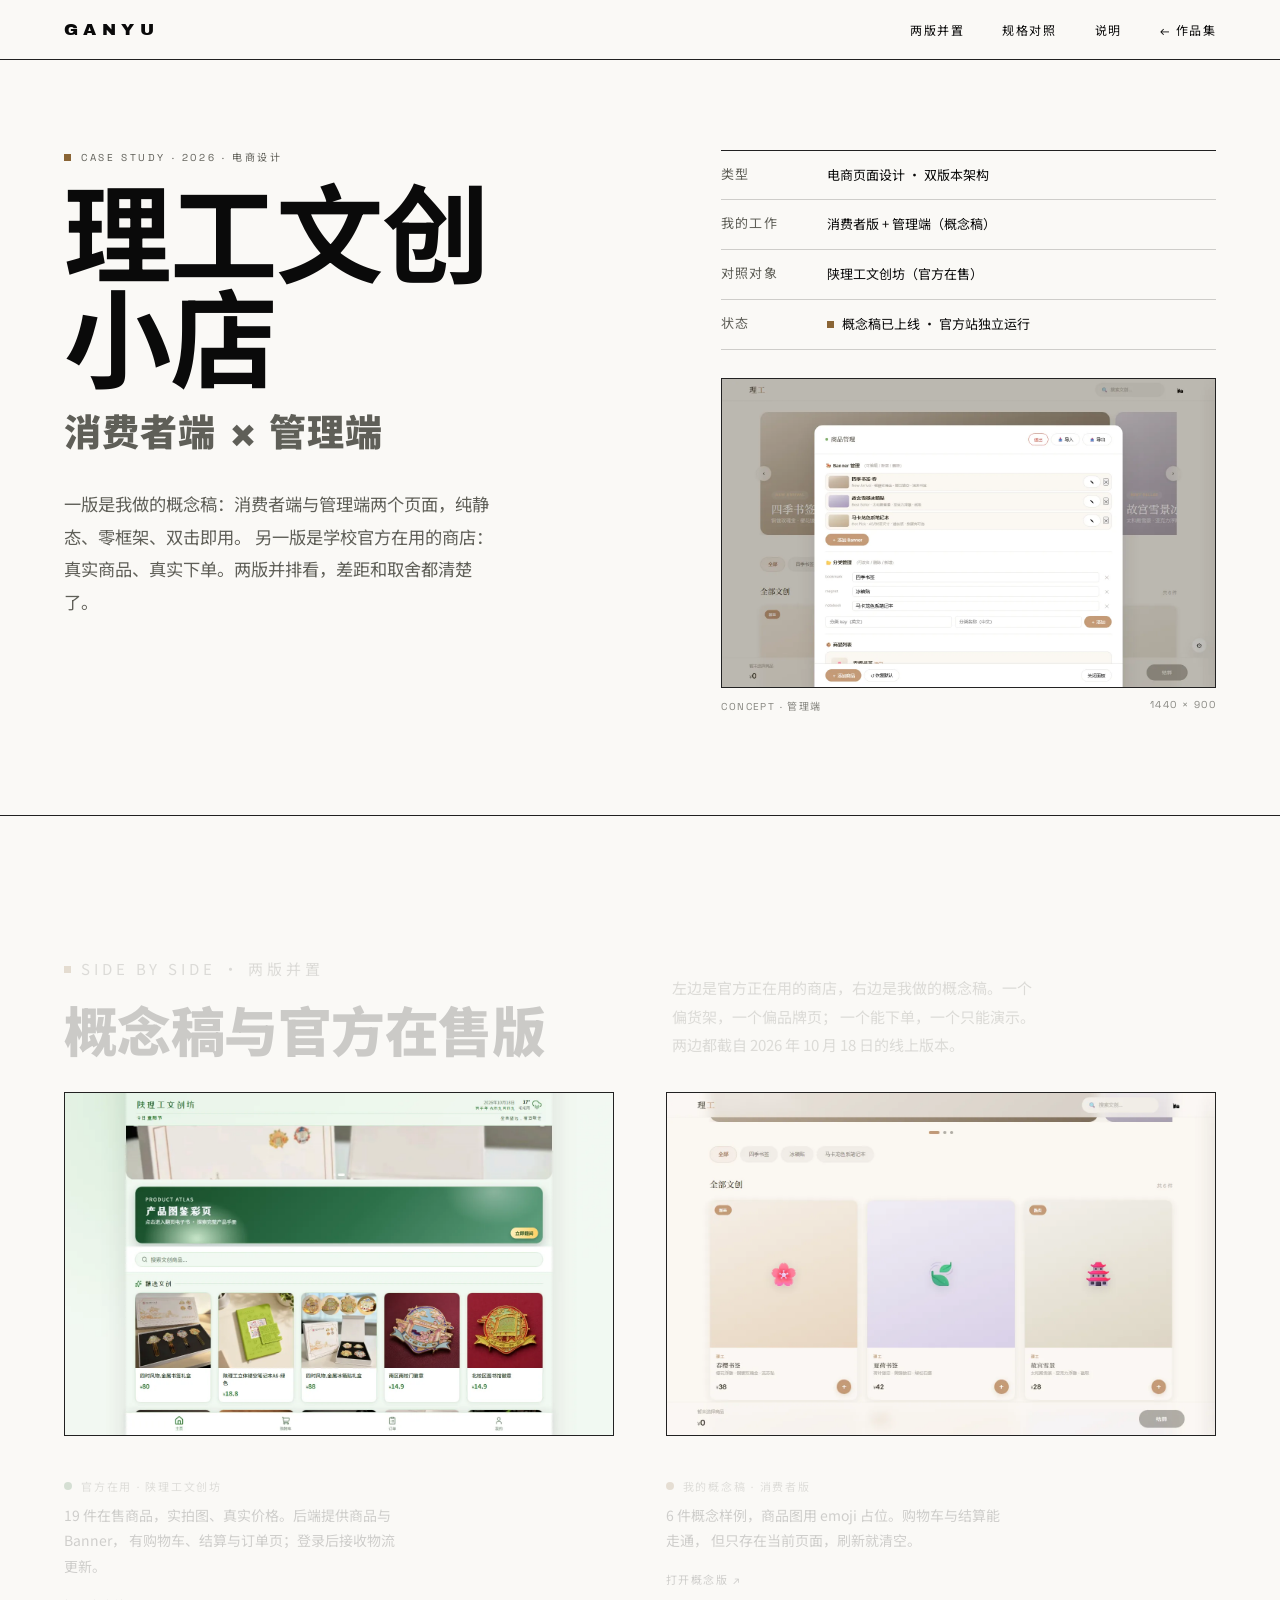
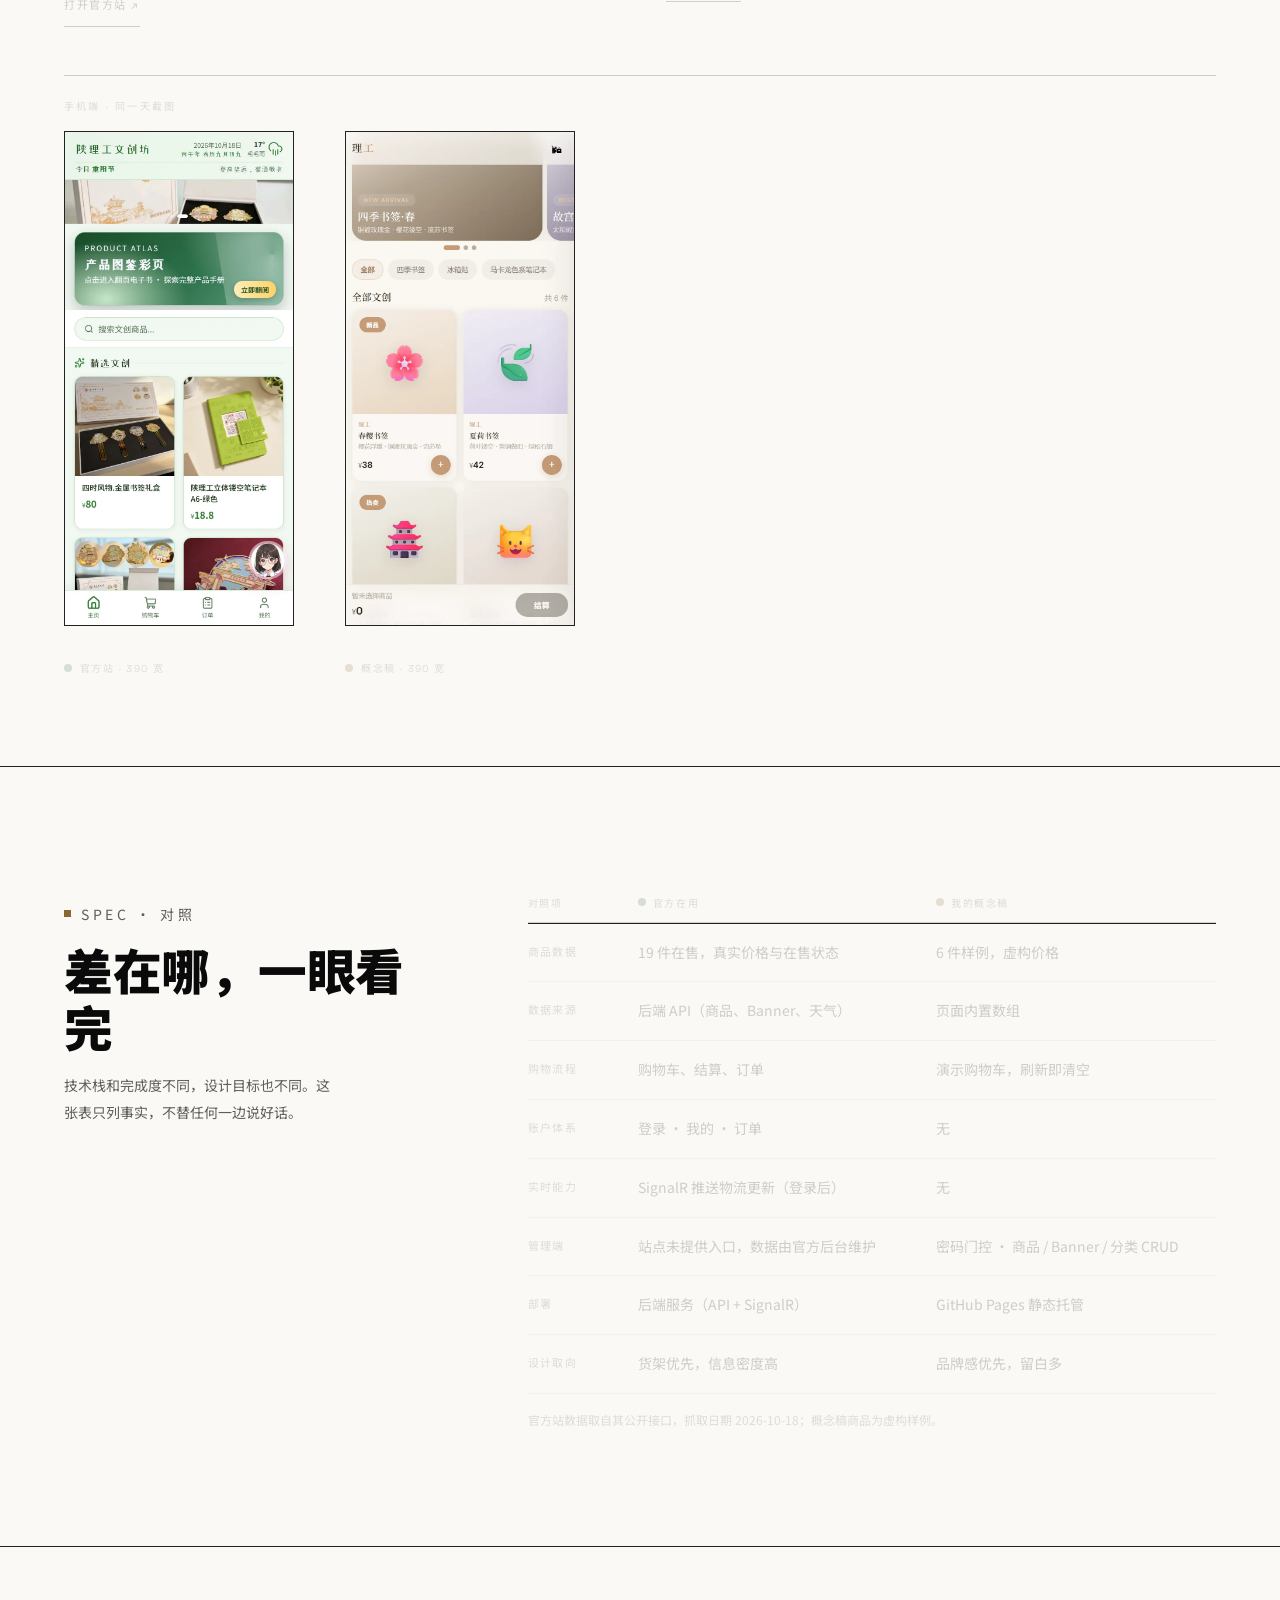
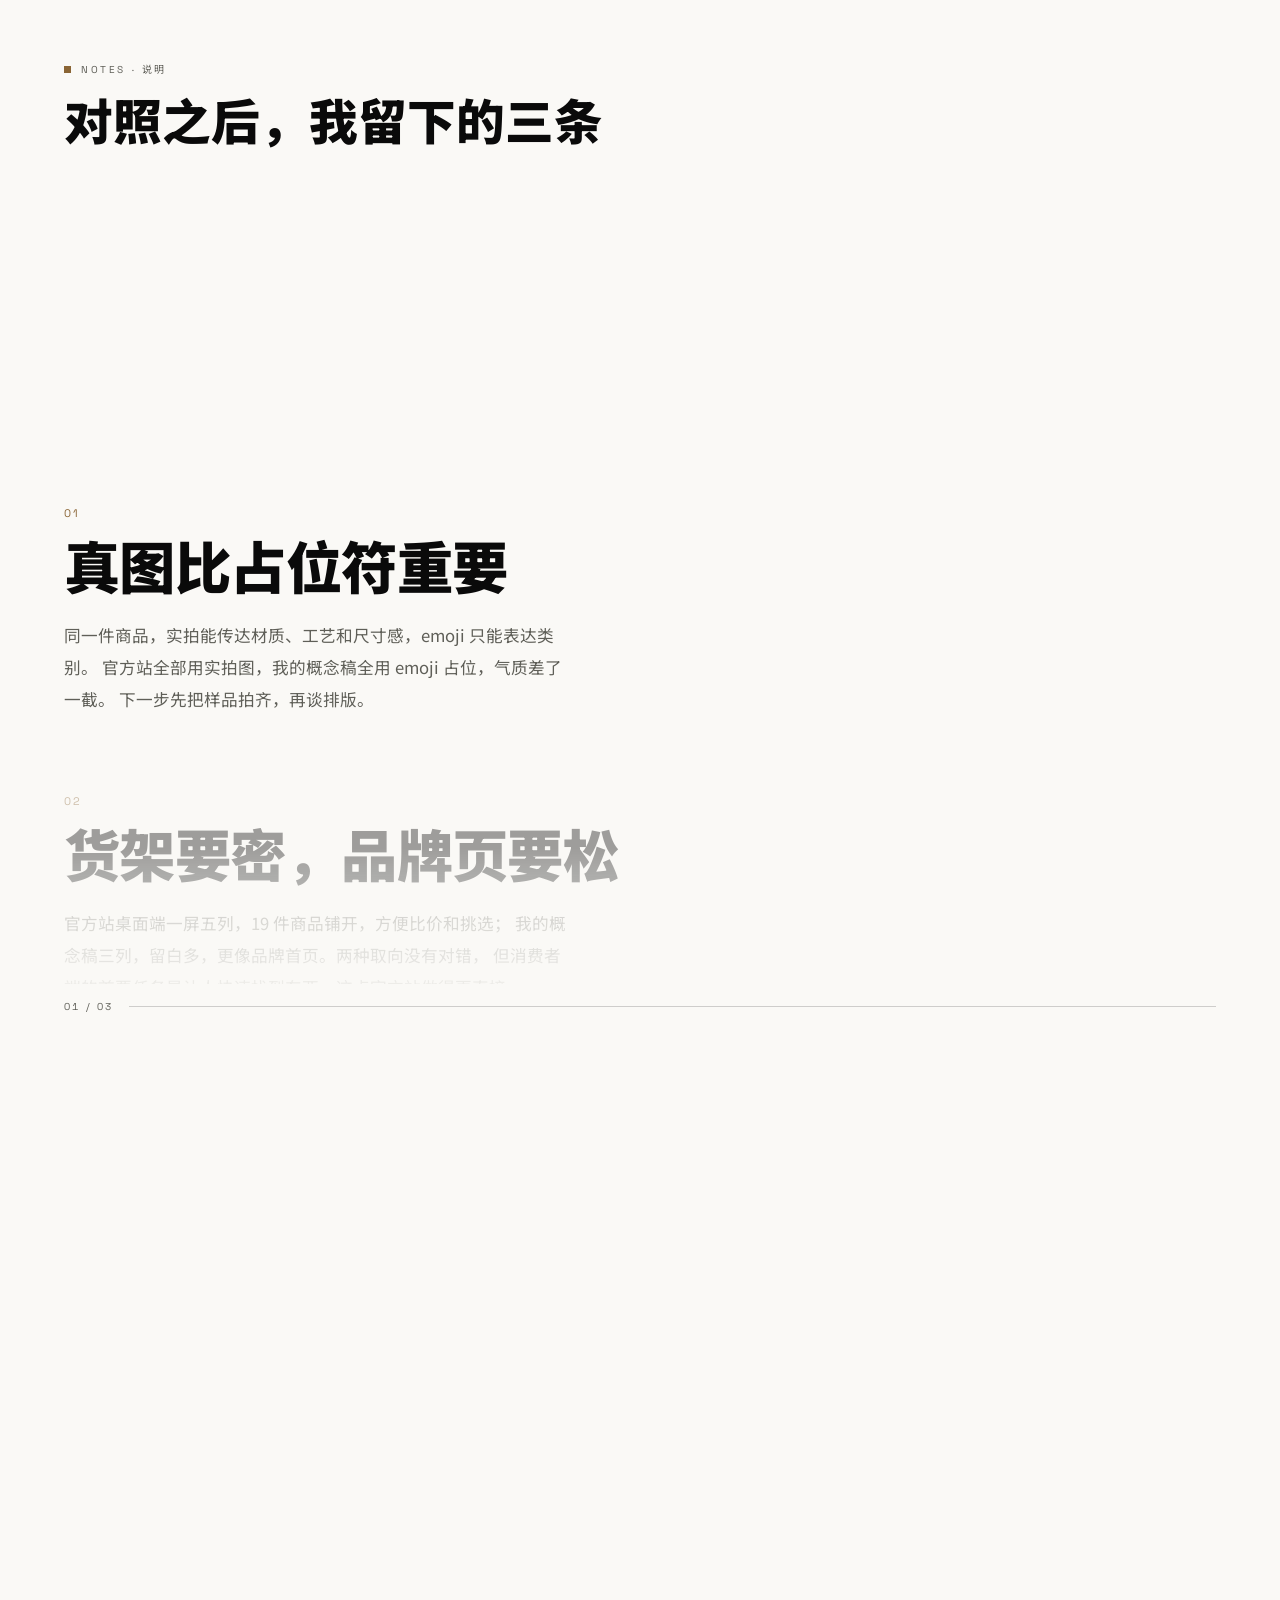
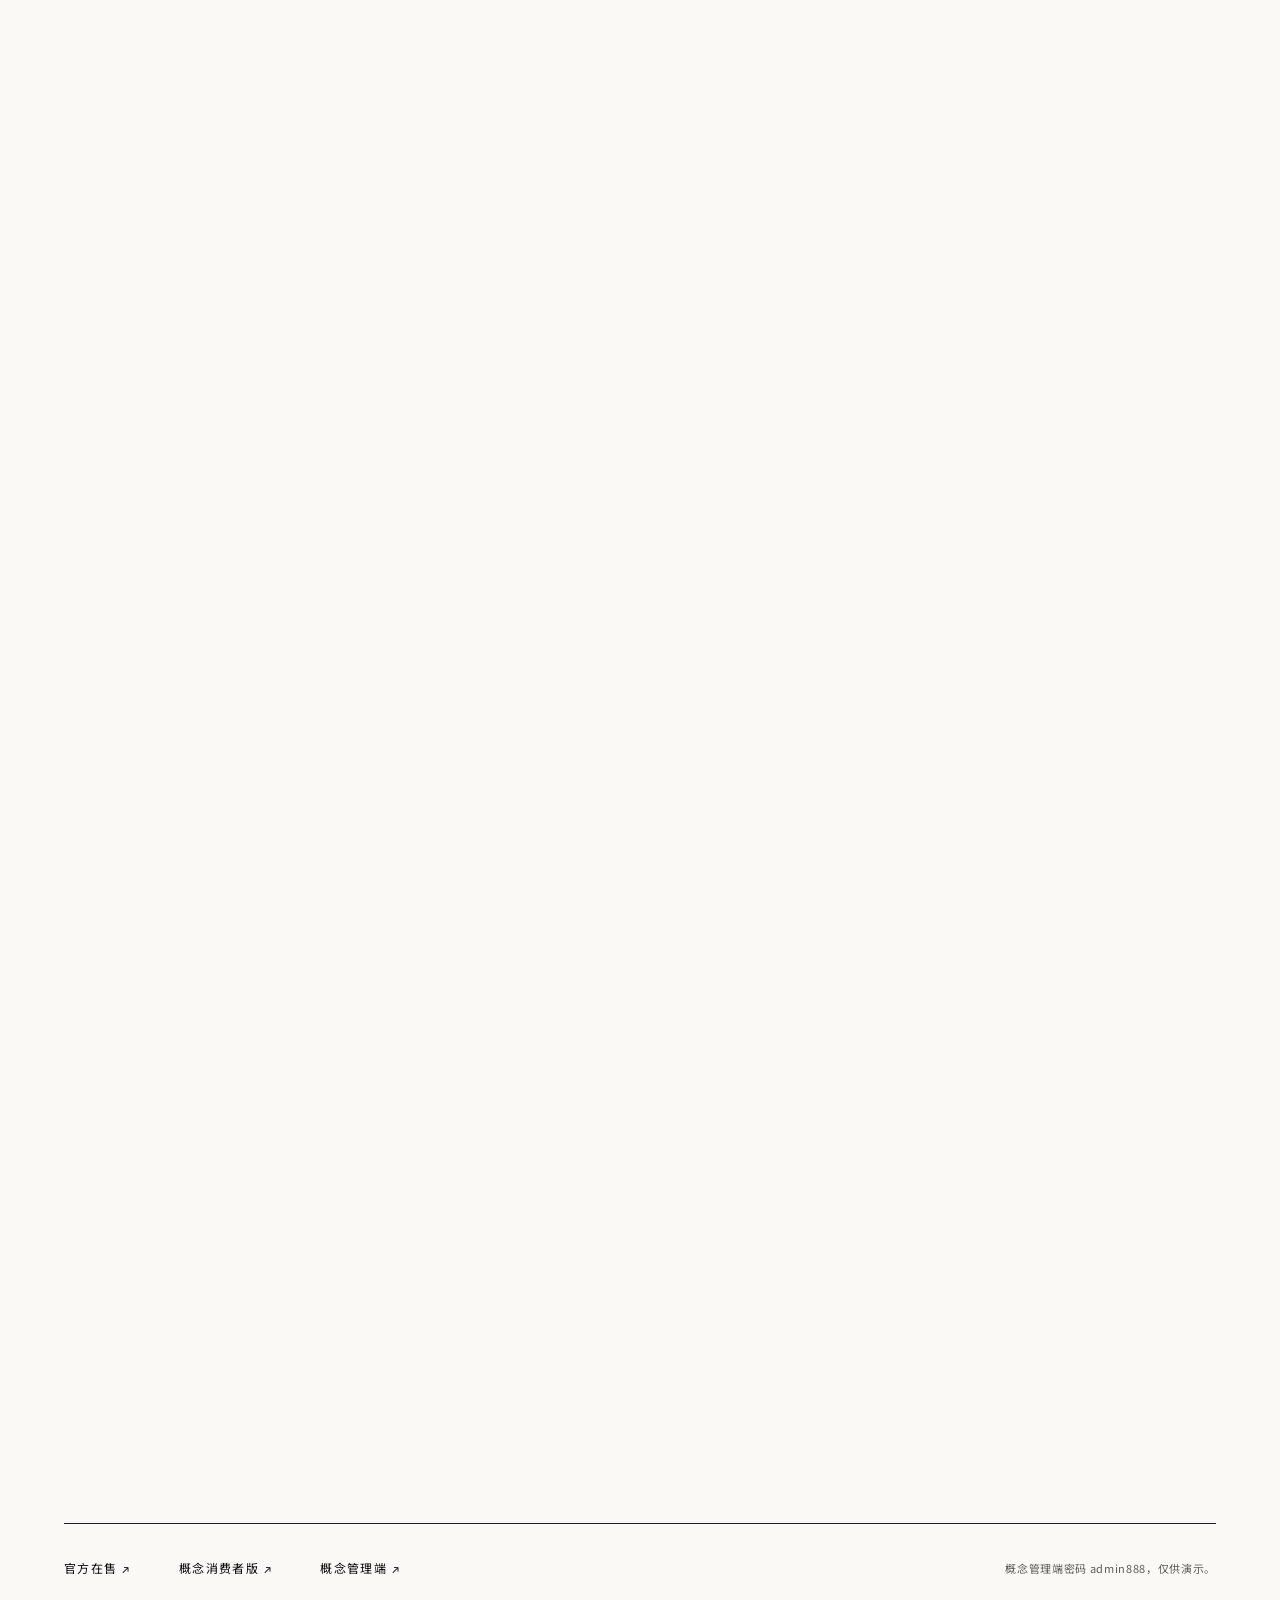
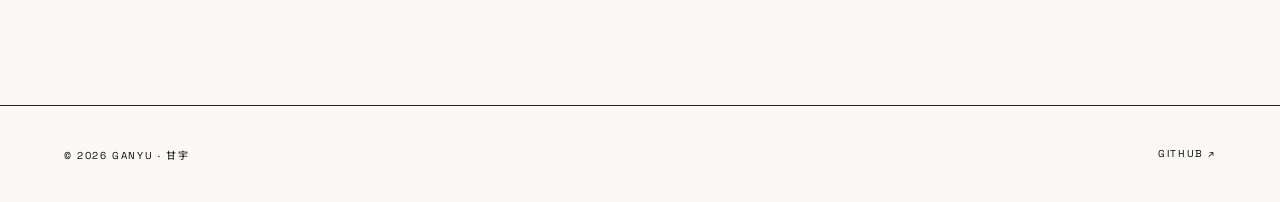
==== commit bf2d2409: "feat: 作品集加入翻书式页面转场与标题 3D 翻转入场 - 新增 assets/page-motion.css / page-motion.js - 首页、文创小店页标题逐行绕横轴翻入 - 内部页" ====
--- a/lgwc.html
+++ b/lgwc.html
@@ -662,6 +662,8 @@
     }
   </style>
   <script>document.documentElement.classList.add("js");</script>
+  <link rel="stylesheet" href="assets/page-motion.css" />
+  <script src="assets/page-motion.js"></script>
 </head>
 <body>
   <a class="skip-link" href="#top">跳到主要内容</a>
@@ -682,9 +684,9 @@
     <section class="masthead pad-x" aria-labelledby="project-title">
       <div class="masthead-main">
         <p class="kicker">CASE STUDY · 2026 · 电商设计</p>
-        <h1 class="masthead-title" id="project-title">
-          <span class="line">理工文创</span>
-          <span class="line">小店</span>
+        <h1 class="masthead-title flip-title" id="project-title">
+          <span class="line"><span class="flip-line">理工文创</span></span>
+          <span class="line"><span class="flip-line">小店</span></span>
         </h1>
         <p class="masthead-cycle" aria-hidden="true">
           <span class="cycle-window">
--- a/assets/page-motion.css
+++ b/assets/page-motion.css
@@ -0,0 +1,91 @@
+/* ============================================
+   页面动效 — 翻书式页面转场 + 标题 3D 翻转入场
+   作者: 甘宇 GANYU · 2026-10-19
+   说明:
+   - 跨文档 View Transition: 整页绕左侧书脊翻转
+   - 标题: 每行绕横轴从 90° 翻到 0°, 逐行错开
+   - 不支持 View Transition 的浏览器退化为普通跳转, 标题仍会翻转
+   - prefers-reduced-motion 下全部静止
+   ============================================ */
+
+/* ============ 跨页面翻书转场 ============ */
+@view-transition { navigation: auto; }
+
+@keyframes page-turn-out {
+  to {
+    transform: perspective(1800px) rotateY(-102deg);
+    opacity: 0;
+  }
+}
+@keyframes page-turn-in {
+  from {
+    transform: perspective(1800px) rotateY(82deg);
+    opacity: 0;
+  }
+}
+
+/* 默认的 plus-lighter 混合会让两页叠加发白, 改为正常合成 */
+::view-transition-old(root),
+::view-transition-new(root) {
+  mix-blend-mode: normal;
+}
+
+@media (prefers-reduced-motion: no-preference) {
+  ::view-transition-old(root) {
+    animation: page-turn-out .7s cubic-bezier(.72, 0, .84, 0) both;
+    transform-origin: left center;
+    backface-visibility: hidden;
+    box-shadow: 24px 0 64px rgba(0, 0, 0, .22);
+  }
+  ::view-transition-new(root) {
+    animation: page-turn-in .8s cubic-bezier(.16, 1, .3, 1) both;
+    transform-origin: left center;
+    backface-visibility: hidden;
+  }
+}
+
+/* ============ 标题 3D 翻转入场 ============ */
+@keyframes title-page-in {
+  from {
+    opacity: 0;
+    transform: perspective(1000px) rotateX(-92deg) translateY(-.1em);
+  }
+  55% { opacity: 1; }
+  to {
+    opacity: 1;
+    transform: perspective(1000px) rotateX(0deg) translateY(0);
+  }
+}
+
+.flip-line,
+.flip-in {
+  transform-origin: center top;
+  backface-visibility: hidden;
+}
+
+.flip-line { display: block; }
+
+@media (prefers-reduced-motion: no-preference) {
+  html.motion .flip-line,
+  html.motion .flip-in { opacity: 0; }
+
+  html.motion.title-ready .flip-line,
+  html.motion.title-ready .flip-in {
+    animation: title-page-in .95s cubic-bezier(.16, 1, .3, 1) both;
+  }
+
+  html.motion.vt-pending .flip-line,
+  html.motion.vt-pending .flip-in {
+    animation: none;
+    opacity: 0;
+  }
+
+  .flip-title > .line:nth-child(2) .flip-line,
+  .flip-title > .flip-line:nth-child(2) { animation-delay: .12s; }
+}
+
+/* ============ 减弱动效 ============ */
+@media (prefers-reduced-motion: reduce) {
+  ::view-transition-old(root),
+  ::view-transition-new(root) { animation: none !important; }
+}
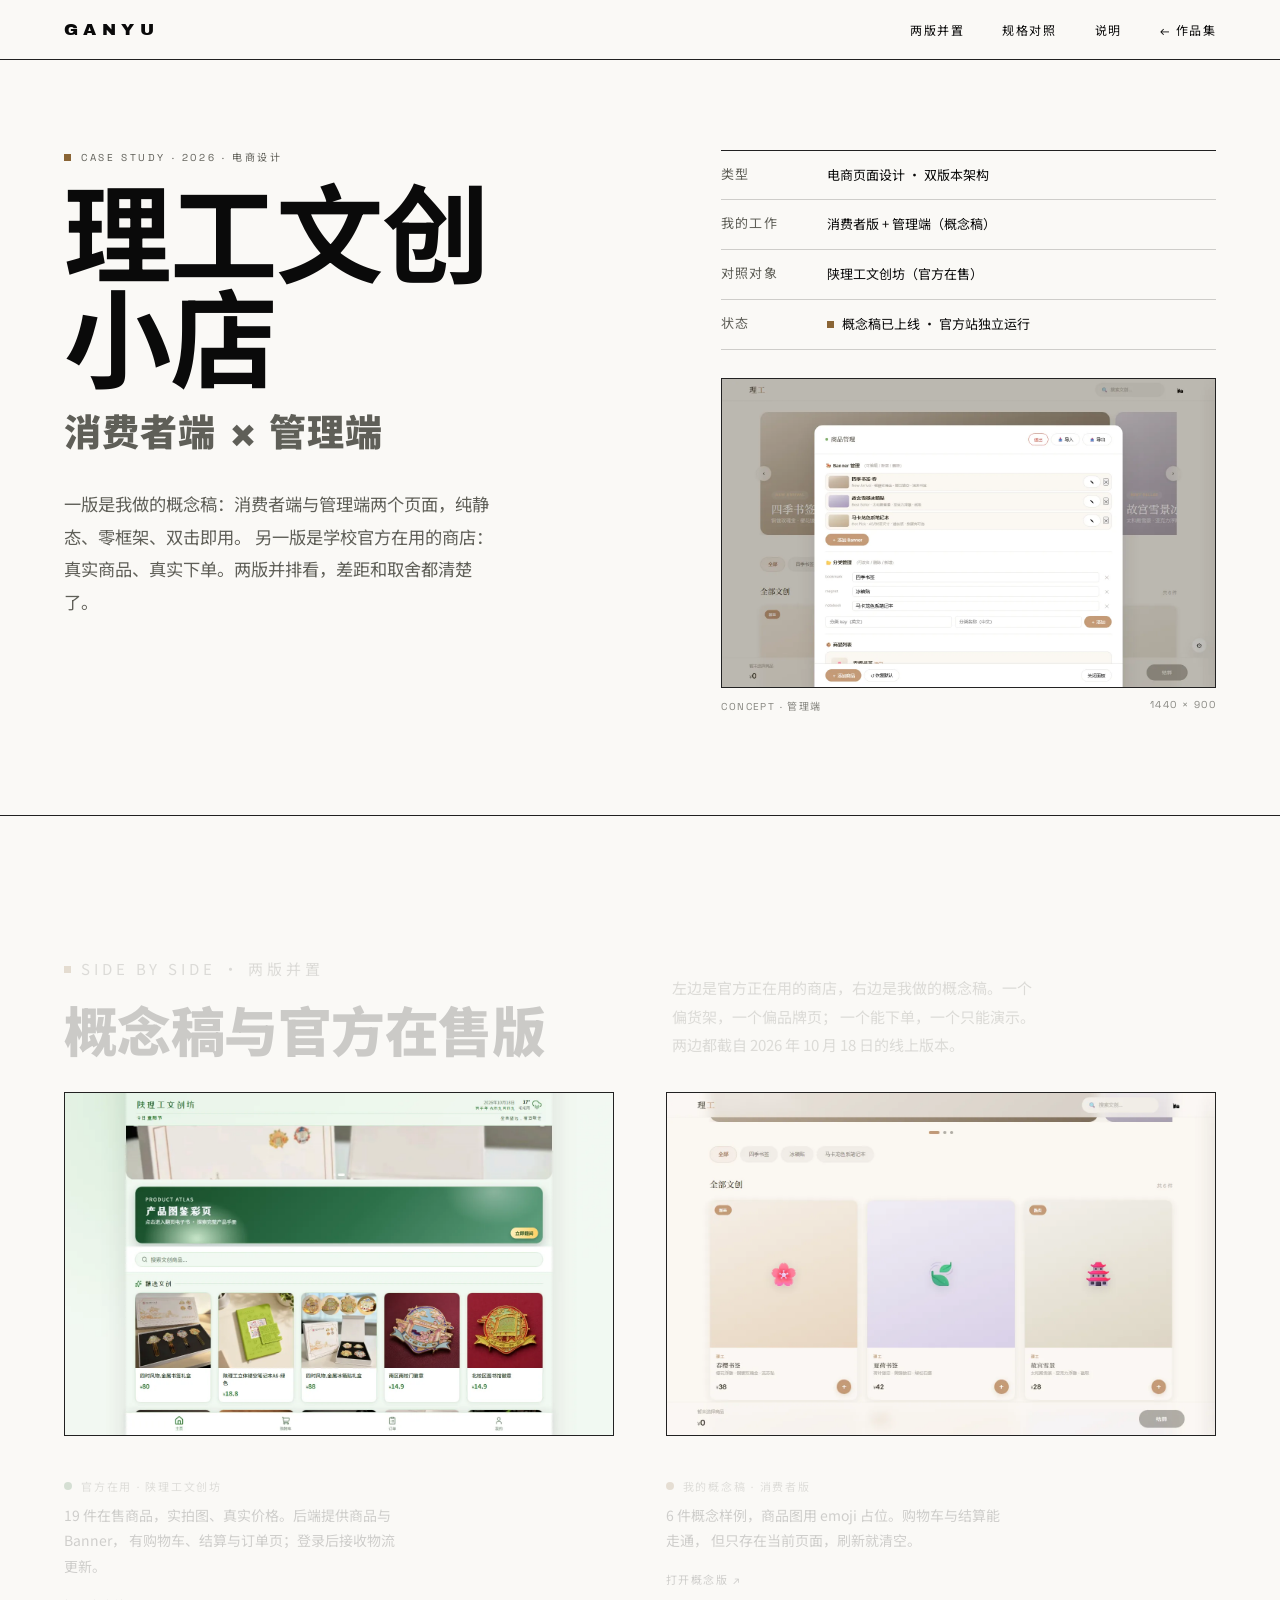
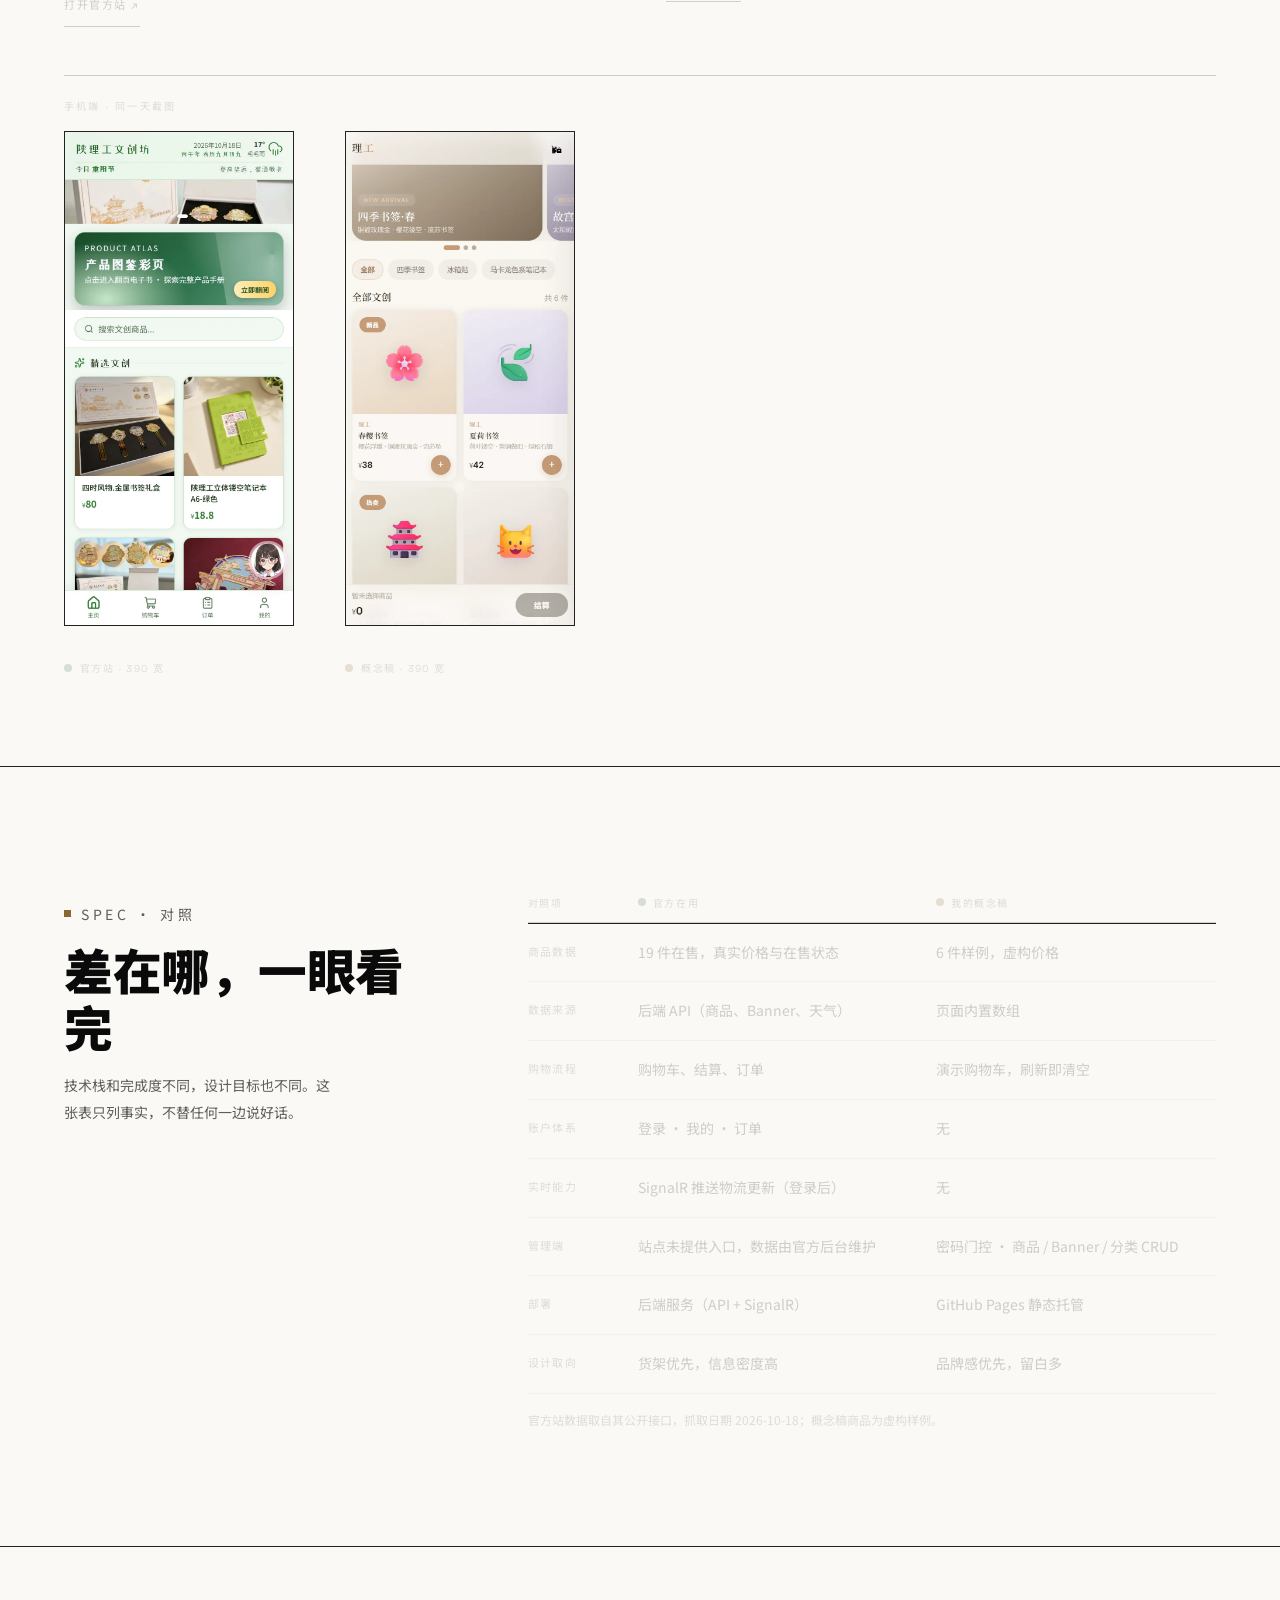
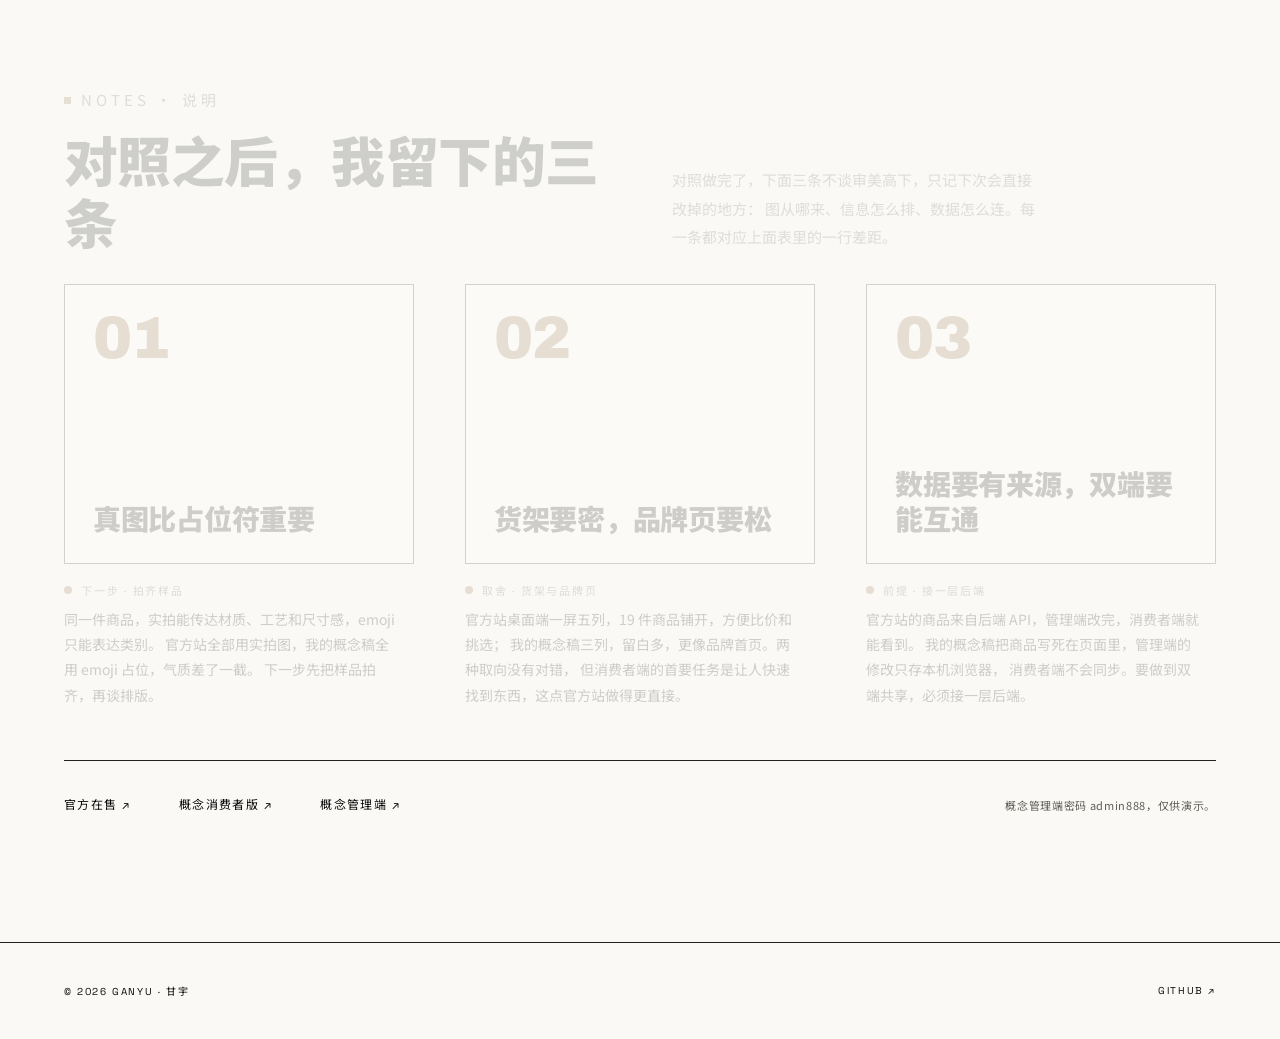
==== commit 3bc2541b: "style: 文创对照页说明区改为静态卡片，补导语 将最后「说明」区从粘性滚动文字序列改为与两版并置一致的边框卡片： 纸面框内放编号与标题，框下是标签与说明；标题区补一段导语， 手机端不再出现大片空白" ====
--- a/lgwc.html
+++ b/lgwc.html
@@ -49,7 +49,10 @@
     a { color: inherit; }
     :focus-visible { outline: 2px solid currentColor; outline-offset: 3px; }
     ::selection { background: var(--brass); color: var(--cream); }
-    #top { scroll-margin-top: 60px; }
+    #top,
+    #compare,
+    #spec,
+    #notes { scroll-margin-top: 60px; }
     .sr-only {
       position: absolute;
       width: 1px; height: 1px;
@@ -451,110 +454,66 @@
       color: var(--muted);
     }
 
-    /* ============ 说明: 滚动文字序列 ============ */
-    /* 参照 Trammell Venture Partners 的 sticky narrative: 视口钉住, 文字步骤随滚动上下移动并明暗渐变 */
+    /* ============ 说明: 静态卡片 ============ */
+    /* 沿用两版并置的边框 + 图注语言: 编号与标题放在纸面框内, 说明文字压在框下 */
     .notes { padding: clamp(64px, 9vw, 120px) 0; }
-    .notes-head { margin-bottom: clamp(28px, 4vw, 44px); }
-    .notes-head h2 {
-      margin-top: 14px;
-      font-family: var(--font-cn);
-      font-size: clamp(30px, 3.8vw, 50px);
-      font-weight: 900;
-      line-height: 1.16;
-    }
-
-    .notes-scroll {
-      position: relative;
-      height: 320vh;
-    }
-    .notes-pin {
-      position: sticky;
-      top: 60px;
-      height: calc(100vh - 60px);
-      height: calc(100dvh - 60px);
-      overflow: hidden;
-    }
-    .notes-stage {
-      width: 100%;
-      -webkit-mask-image: linear-gradient(to bottom, transparent 0%, #000 8%, #000 76%, transparent 96%);
-      mask-image: linear-gradient(to bottom, transparent 0%, #000 8%, #000 76%, transparent 96%);
-    }
-    .notes-track {
-      position: relative;
+    .notes .section-head { margin-bottom: clamp(32px, 5vw, 56px); }
+
+    .notes-grid {
+      display: grid;
+      grid-template-columns: repeat(3, minmax(0, 1fr));
+      gap: clamp(24px, 4vw, 56px);
+      align-items: start;
+      margin: 0;
+      padding: 0;
       list-style: none;
-      will-change: transform;
-    }
-    .note-step {
+    }
+    .note-item { margin: 0; }
+
+    /* 编号与标题的纸面框, 对应两版并置里的 .compare-frame */
+    .note-frame {
       display: flex;
       flex-direction: column;
-      justify-content: center;
-      min-height: clamp(190px, 32vh, 340px);
-      max-width: 920px;
-      padding: clamp(12px, 2.6vh, 32px) 0;
-      opacity: .16;
-    }
-    .note-step .note-no {
-      font-size: 11px;
-      letter-spacing: .18em;
+      justify-content: space-between;
+      gap: clamp(44px, 6vw, 76px);
+      min-height: clamp(200px, 22vw, 280px);
+      padding: clamp(20px, 2.2vw, 28px);
+      border: 1px solid var(--line);
+      background: var(--paper);
+    }
+    .note-no {
+      font-family: var(--font-display);
+      font-size: clamp(44px, 4.6vw, 64px);
+      line-height: .85;
+      letter-spacing: -.02em;
       color: var(--brass);
-    }
-    .note-step h3 {
-      margin-top: clamp(8px, 1.4vh, 16px);
+      font-variant-numeric: tabular-nums;
+    }
+    .note-frame h3 {
       font-family: var(--font-cn);
-      font-size: clamp(30px, 4.4vw, 64px);
+      font-size: clamp(22px, 2.2vw, 30px);
       font-weight: 900;
-      line-height: 1.14;
+      line-height: 1.25;
       letter-spacing: -.01em;
     }
-    .note-step p {
-      margin-top: clamp(14px, 2.4vh, 26px);
-      max-width: 56ch;
-      font-family: var(--font-cn);
-      font-size: clamp(14px, 1.3vw, 17px);
-      line-height: 1.95;
-      color: var(--muted);
-    }
-    .notes-progress {
-      position: absolute;
-      left: 0;
-      right: 0;
-      bottom: 0;
-      padding-top: 16px;
-      padding-bottom: 18px;
-      background: var(--bg);
+
+    /* 框下说明, 对应两版并置里的 figcaption */
+    .note-body { padding-top: 18px; }
+    .note-label {
       display: flex;
       align-items: center;
-      gap: 16px;
-    }
-    .notes-count {
-      font-size: 10px;
-      letter-spacing: .22em;
-      color: var(--muted);
-      font-variant-numeric: tabular-nums;
-    }
-    .notes-bar {
-      flex: 1;
-      height: 1px;
-      background: var(--line-soft);
-      overflow: hidden;
-    }
-    .notes-bar i {
-      display: block;
-      height: 100%;
-      background: var(--ink);
-      transform: scaleX(0);
-      transform-origin: left center;
-    }
-
-    /* 无 JS 时退回静态列表 */
-    html:not(.js) .notes-scroll { height: auto; }
-    html:not(.js) .notes-pin { position: static; height: auto; overflow: visible; }
-    html:not(.js) .notes-stage {
-      -webkit-mask-image: none;
-      mask-image: none;
-    }
-    html:not(.js) .note-step { opacity: 1; }
-    html:not(.js) .notes-progress { display: none; }
+      gap: 9px;
+      font-size: 11px;
+      letter-spacing: .16em;
+      color: var(--muted);
+    }
+    .note-desc {
+      margin-top: 9px;
+      max-width: 42ch;
+      font-family: var(--font-cn);
+      font-size: 14px;
+      line-height: 1.8;
+    }
 
     .live {
       display: flex;
@@ -617,6 +576,19 @@
       .spec-inner { grid-template-columns: 1fr; gap: 32px; }
       .spec-head { position: static; }
       .spec-head p { max-width: 52ch; }
+      .notes-grid { grid-template-columns: 1fr; gap: 36px; }
+      .note-frame { min-height: 0; gap: 36px; }
+    }
+
+    /* 平板宽度: 单列卡片改为横排, 避免整行留白 */
+    @media (min-width: 761px) and (max-width: 980px) {
+      .note-frame {
+        flex-direction: row;
+        align-items: baseline;
+        justify-content: flex-start;
+        gap: 28px;
+        padding: 22px 26px;
+      }
     }
 
     @media (max-width: 760px) {
@@ -632,8 +604,8 @@
       .spec-row dt { padding-top: 0; }
       .spec-tag { display: inline; }
       .spec-row dd + dd { margin-top: 4px; }
-      .notes-scroll { height: 280vh; }
-      .note-step { min-height: 34vh; }
+      .note-frame { padding: 22px; }
+      .note-desc { max-width: none; }
       .live .live-note { margin-left: 0; width: 100%; }
       .nav .nav-aux { display: none; }
     }
@@ -651,14 +623,6 @@
     @media (prefers-reduced-motion: reduce) {
       html { scroll-behavior: auto; }
       *, *::before, *::after { animation: none !important; transition: none !important; }
-      .notes-scroll { height: auto; }
-      .notes-pin { position: static; height: auto; overflow: visible; }
-      .notes-stage {
-        -webkit-mask-image: none;
-        mask-image: none;
-      }
-      .note-step { opacity: 1 !important; }
-      .notes-progress { display: none; }
     }
   </style>
   <script>document.documentElement.classList.add("js");</script>
@@ -861,53 +825,66 @@
       </div>
     </section>
 
-    <!-- 说明: 滚动文字序列(仅文字, 无图片动效) -->
+    <!-- 说明: 静态卡片, 沿用两版并置的边框与图注排版 -->
     <section class="notes" id="notes" aria-labelledby="notes-title">
       <div class="pad-x">
-        <header class="notes-head">
-          <p class="kicker">NOTES · 说明</p>
-          <h2 id="notes-title">对照之后，我留下的三条</h2>
+        <header class="section-head">
+          <div>
+            <p class="kicker">NOTES · 说明</p>
+            <h2 id="notes-title">对照之后，我留下的三条</h2>
+          </div>
+          <p>
+            对照做完了，下面三条不谈审美高下，只记下次会直接改掉的地方：
+            图从哪来、信息怎么排、数据怎么连。每一条都对应上面表里的一行差距。
+          </p>
         </header>
-      </div>
-
-      <div class="notes-scroll">
-        <div class="notes-pin">
-          <div class="notes-stage pad-x">
-            <ol class="notes-track">
-              <li class="note-step">
-                <span class="note-no" aria-hidden="true">01</span>
-                <h3>真图比占位符重要</h3>
-                <p>
-                  同一件商品，实拍能传达材质、工艺和尺寸感，emoji 只能表达类别。
-                  官方站全部用实拍图，我的概念稿全用 emoji 占位，气质差了一截。
-                  下一步先把样品拍齐，再谈排版。
-                </p>
-              </li>
-              <li class="note-step">
-                <span class="note-no" aria-hidden="true">02</span>
-                <h3>货架要密，品牌页要松</h3>
-                <p>
-                  官方站桌面端一屏五列，19 件商品铺开，方便比价和挑选；
-                  我的概念稿三列，留白多，更像品牌首页。两种取向没有对错，
-                  但消费者端的首要任务是让人快速找到东西，这点官方站做得更直接。
-                </p>
-              </li>
-              <li class="note-step">
-                <span class="note-no" aria-hidden="true">03</span>
-                <h3>数据要有来源，双端要能互通</h3>
-                <p>
-                  官方站的商品来自后端 API，管理端改完，消费者端就能看到。
-                  我的概念稿把商品写死在页面里，管理端的修改只存本机浏览器，
-                  消费者端不会同步。要做到双端共享，必须接一层后端。
-                </p>
-              </li>
-            </ol>
-          </div>
-          <div class="notes-progress pad-x" aria-hidden="true">
-            <span class="notes-count">01 / 03</span>
-            <span class="notes-bar"><i></i></span>
-          </div>
-        </div>
+
+        <ol class="notes-grid">
+          <li class="note-item">
+            <div class="note-frame">
+              <span class="note-no" aria-hidden="true">01</span>
+              <h3>真图比占位符重要</h3>
+            </div>
+            <div class="note-body">
+              <p class="note-label"><span class="dot dot--concept" aria-hidden="true"></span>下一步 · 拍齐样品</p>
+              <p class="note-desc">
+                同一件商品，实拍能传达材质、工艺和尺寸感，emoji 只能表达类别。
+                官方站全部用实拍图，我的概念稿全用 emoji 占位，气质差了一截。
+                下一步先把样品拍齐，再谈排版。
+              </p>
+            </div>
+          </li>
+
+          <li class="note-item">
+            <div class="note-frame">
+              <span class="note-no" aria-hidden="true">02</span>
+              <h3>货架要密，品牌页要松</h3>
+            </div>
+            <div class="note-body">
+              <p class="note-label"><span class="dot dot--concept" aria-hidden="true"></span>取舍 · 货架与品牌页</p>
+              <p class="note-desc">
+                官方站桌面端一屏五列，19 件商品铺开，方便比价和挑选；
+                我的概念稿三列，留白多，更像品牌首页。两种取向没有对错，
+                但消费者端的首要任务是让人快速找到东西，这点官方站做得更直接。
+              </p>
+            </div>
+          </li>
+
+          <li class="note-item">
+            <div class="note-frame">
+              <span class="note-no" aria-hidden="true">03</span>
+              <h3>数据要有来源，双端要能互通</h3>
+            </div>
+            <div class="note-body">
+              <p class="note-label"><span class="dot dot--concept" aria-hidden="true"></span>前提 · 接一层后端</p>
+              <p class="note-desc">
+                官方站的商品来自后端 API，管理端改完，消费者端就能看到。
+                我的概念稿把商品写死在页面里，管理端的修改只存本机浏览器，
+                消费者端不会同步。要做到双端共享，必须接一层后端。
+              </p>
+            </div>
+          </li>
+        </ol>
       </div>
 
       <div class="pad-x">
@@ -928,90 +905,6 @@
   </footer>
 
   <script>
-    /* 说明区: 滚动驱动的文字步骤
-       参照 Trammell Venture Partners 的 sticky narrative:
-       视口钉住, 三条文字随滚动上下移动, 当前条清晰, 相邻条变暗.
-       只改变文字层, 页面上没有任何图片参与动画. */
-    (function () {
-      "use strict";
-      var scroller = document.querySelector(".notes-scroll");
-      if (!scroller) return;
-
-      var track = scroller.querySelector(".notes-track");
-      var steps = Array.prototype.slice.call(scroller.querySelectorAll(".note-step"));
-      var countEl = scroller.querySelector(".notes-count");
-      var barEl = scroller.querySelector(".notes-bar i");
-      if (!track || steps.length < 2) return;
-      if (window.matchMedia("(prefers-reduced-motion: reduce)").matches) return;
-
-      var HEADER = 60;
-      var centers = [];
-      var ticking = false;
-
-      function clamp(value, min, max) {
-        return value < min ? min : value > max ? max : value;
-      }
-
-      function measure() {
-        centers = steps.map(function (step) {
-          return step.offsetTop + step.offsetHeight / 2;
-        });
-      }
-
-      function render() {
-        ticking = false;
-        var viewport = window.innerHeight;
-        var pinHeight = viewport - HEADER;
-        var range = scroller.offsetHeight - pinHeight;
-        if (range <= 0 || !centers.length) return;
-
-        var top = scroller.getBoundingClientRect().top;
-        var progress = clamp((HEADER - top) / range, 0, 1);
-        var position = progress * (steps.length - 1);
-        var lower = Math.floor(position);
-        var upper = Math.min(lower + 1, steps.length - 1);
-        var fraction = position - lower;
-        var center = centers[lower] + (centers[upper] - centers[lower]) * fraction;
-
-        track.style.transform =
-          "translate3d(0," + (-center + pinHeight / 2).toFixed(2) + "px,0)";
-
-        steps.forEach(function (step, index) {
-          var distance = Math.abs(index - position);
-          step.style.opacity = String(clamp(1 - distance * 0.62, 0.16, 1));
-        });
-
-        var current = Math.round(position) + 1;
-        if (countEl) {
-          countEl.textContent =
-            String(current).padStart(2, "0") + " / " + String(steps.length).padStart(2, "0");
-        }
-        if (barEl) barEl.style.transform = "scaleX(" + progress.toFixed(4) + ")";
-      }
-
-      function onScroll() {
-        if (ticking) return;
-        ticking = true;
-        requestAnimationFrame(render);
-      }
-
-      function onResize() {
-        measure();
-        onScroll();
-      }
-
-      measure();
-      render();
-      window.addEventListener("scroll", onScroll, { passive: true });
-      window.addEventListener("resize", onResize);
-      if (document.fonts && document.fonts.ready) {
-        document.fonts.ready.then(function () {
-          measure();
-          render();
-        });
-      }
-    })();
-
     /* 全页文字: 滚动驱动的漂移与显现
        首屏文字随页面滚出向上漂移; 两版并置的标题与说明、
        移动端截图说明随滚动轻微漂移淡入; 规格表逐行淡入.
@@ -1032,6 +925,7 @@
       /* 整块漂移: 标题组与图注组整体移动, 内部排版保持原样 */
       var driftSelector = [
         ".compare .section-head",
+        ".notes .section-head",
         ".compare-grid figcaption",
         ".mobile-grid figcaption"
       ].join(",");
@@ -1042,7 +936,8 @@
         ".compare-mobile .mobile-head",
         ".spec-columns",
         ".spec-row",
-        ".spec-note"
+        ".spec-note",
+        ".notes-grid .note-item"
       ].join(",");
 
       function makeItems(selector) {
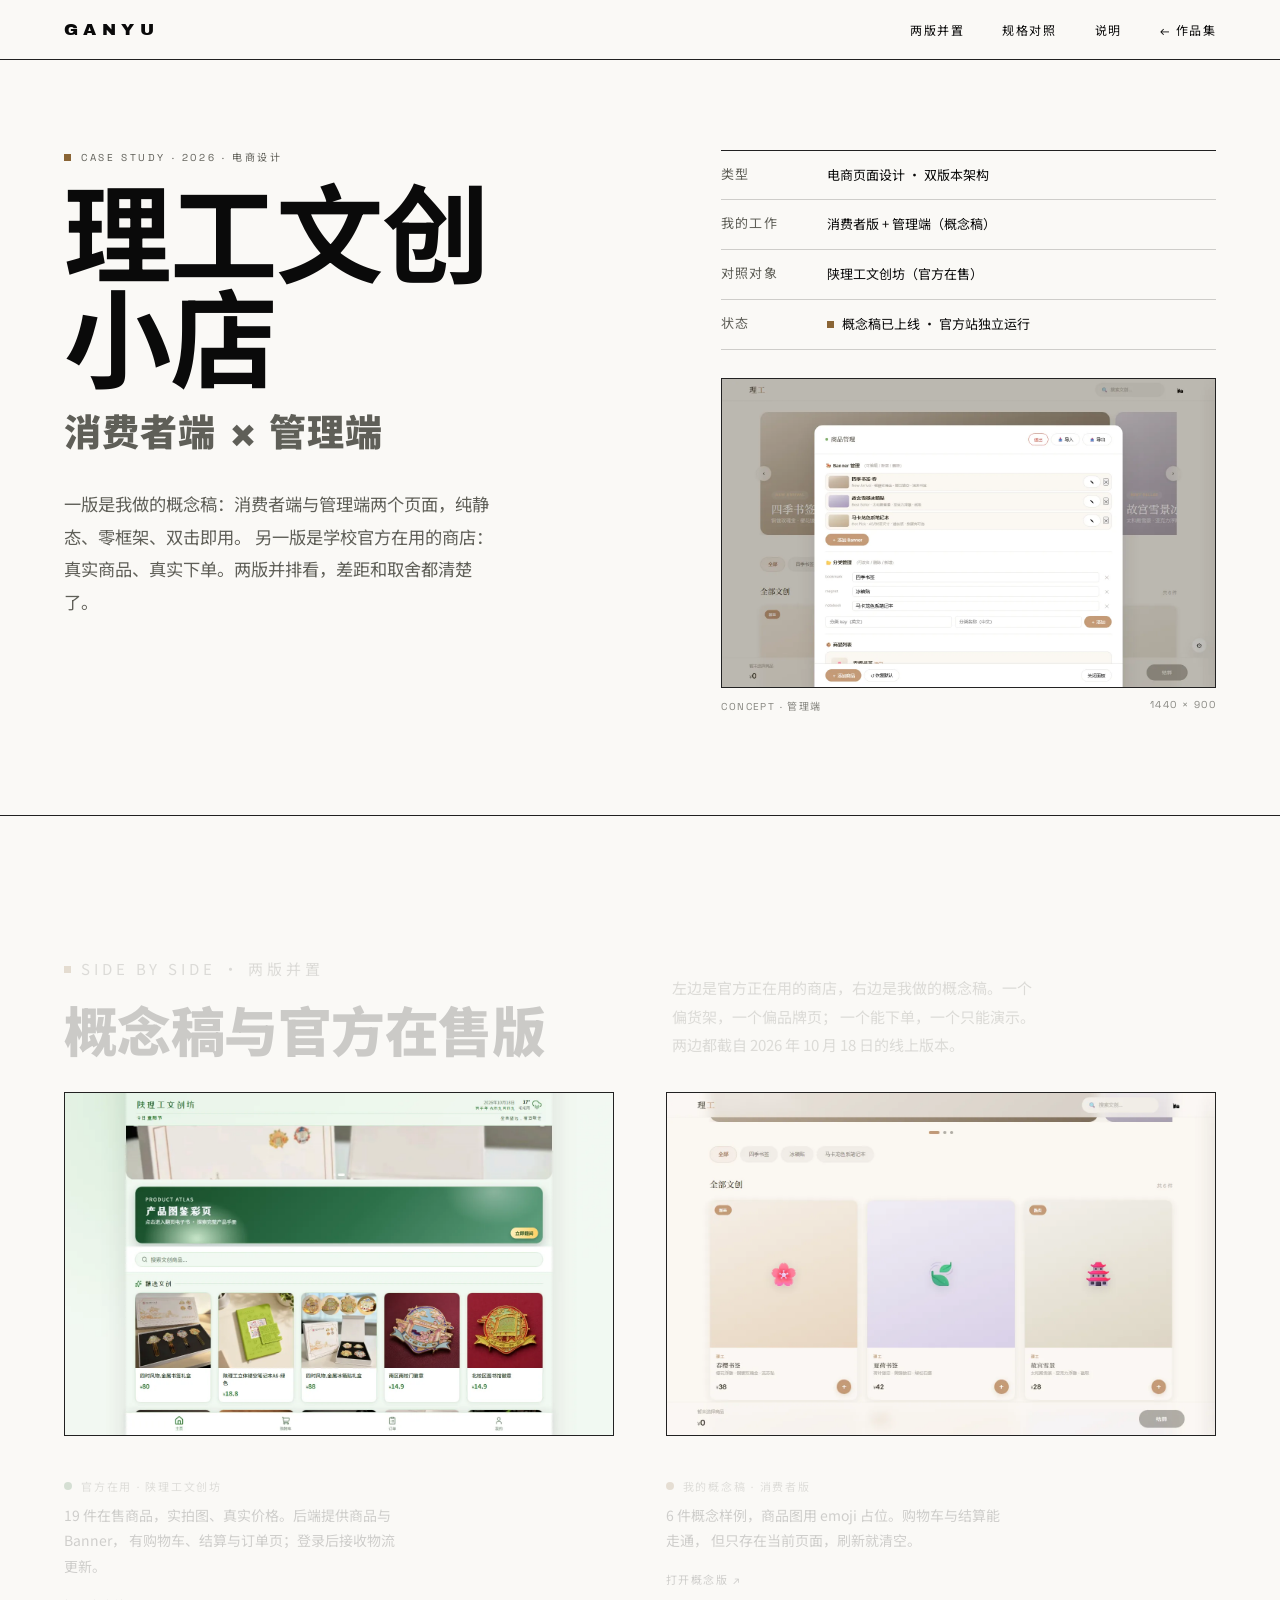
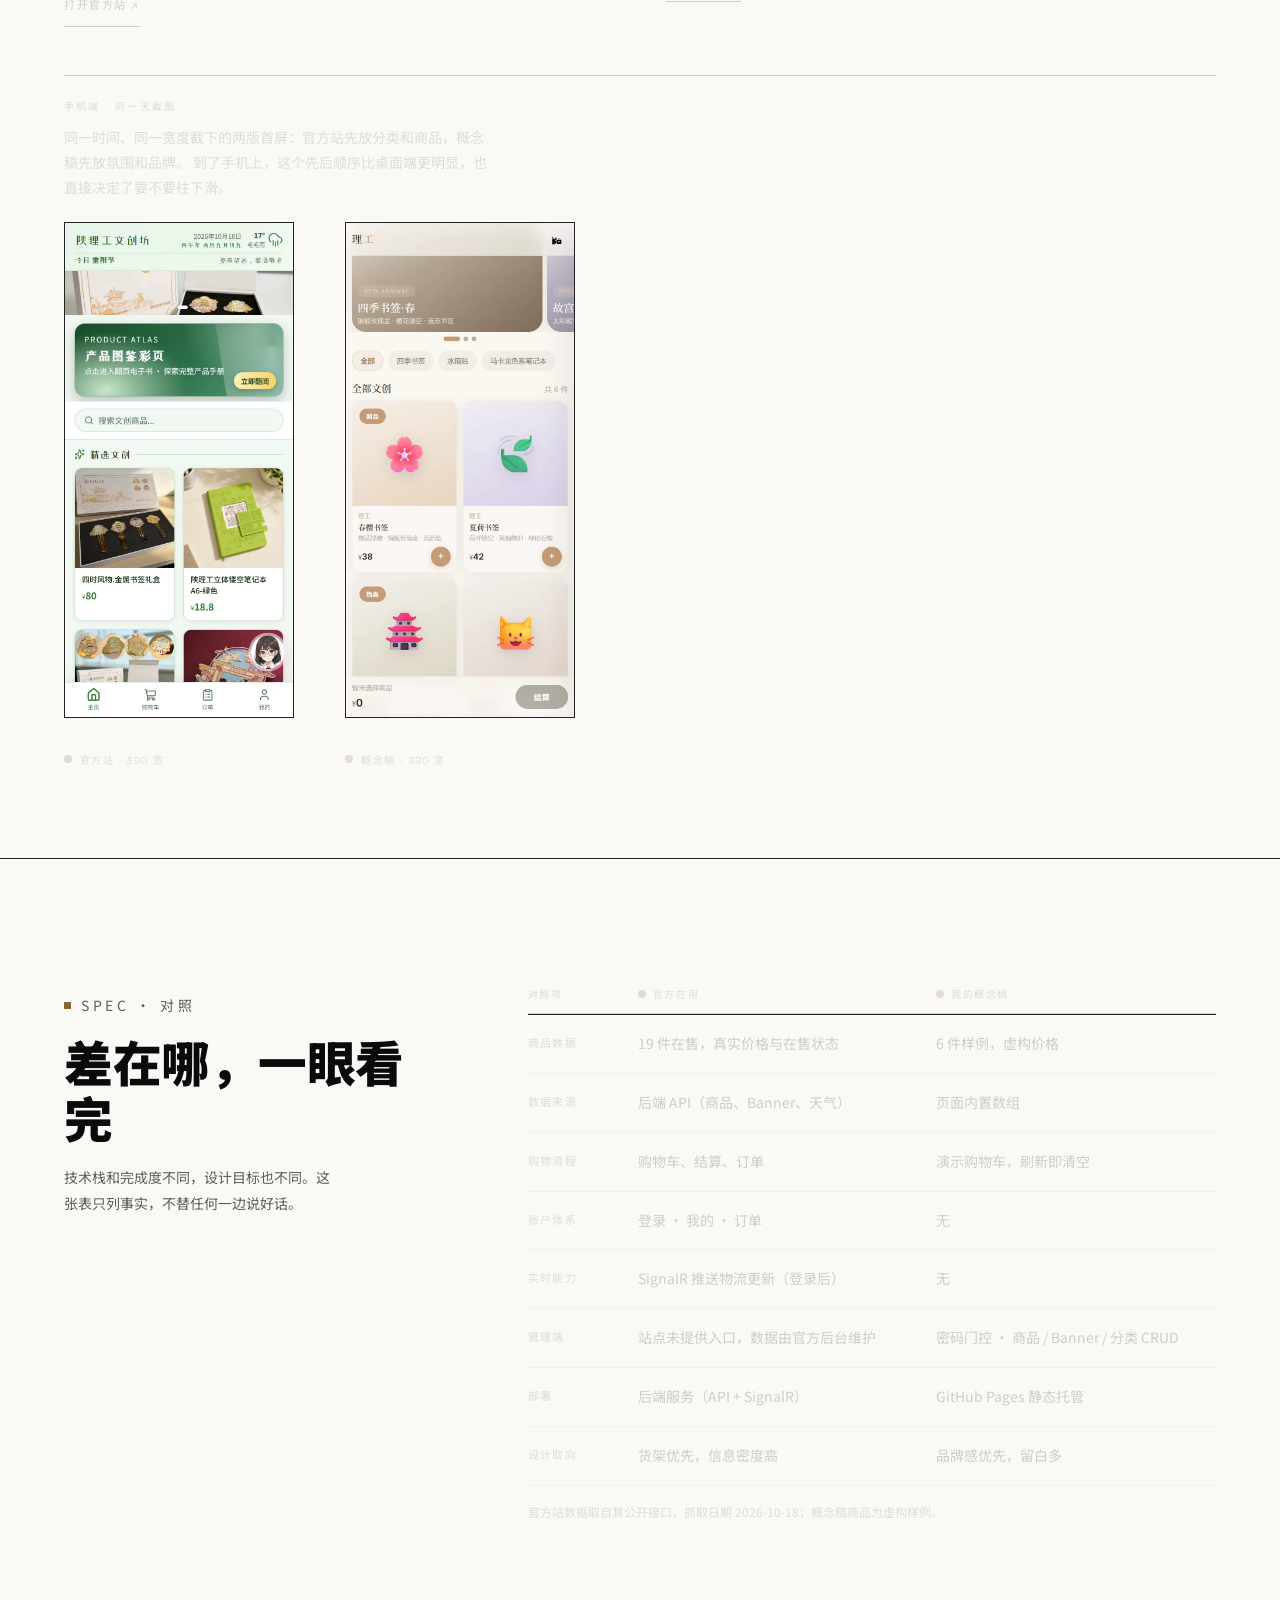
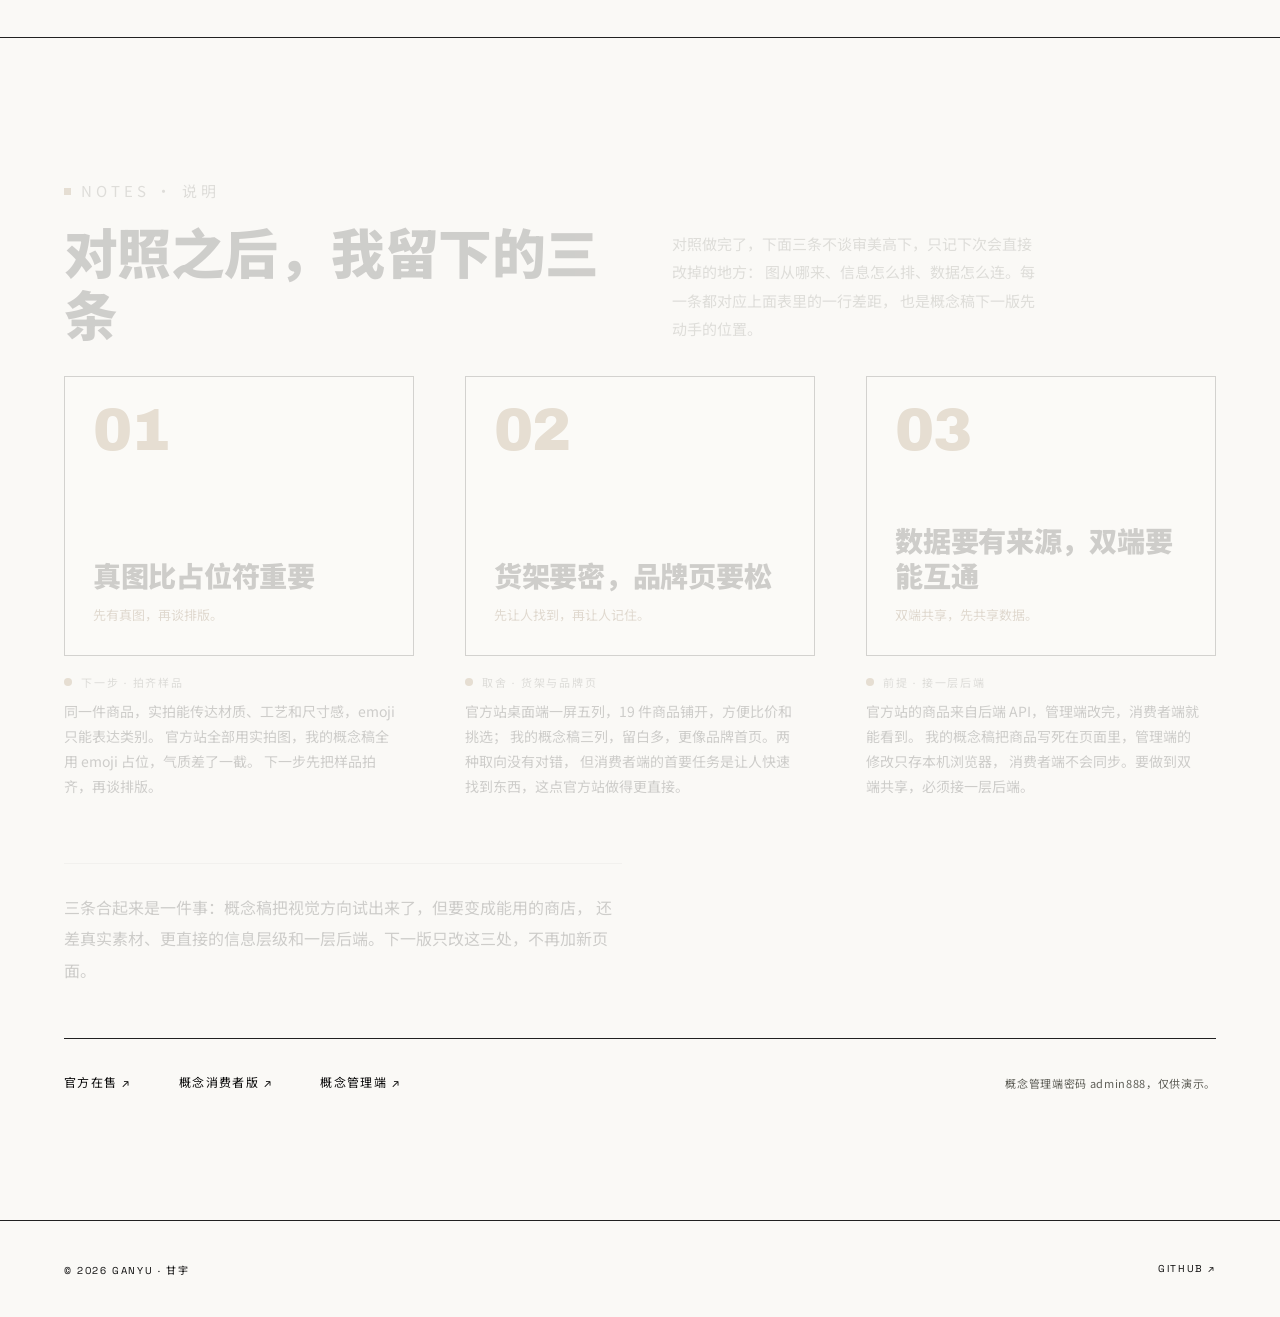
==== commit a25945a7: "content: 文创对照页手机端补充说明文字 说明区三张卡片加入一句判断短句，卡片组后补小结段；两版并置的 手机端截图区加入一段对比说明，手机上不再显得空。  Co-Authored-By: Cla" ====
--- a/lgwc.html
+++ b/lgwc.html
@@ -349,7 +349,15 @@
       letter-spacing: .22em;
       text-transform: uppercase;
       color: var(--muted);
-      margin-bottom: 18px;
+      margin-bottom: 12px;
+    }
+    .mobile-intro {
+      max-width: 54ch;
+      margin-bottom: 22px;
+      font-family: var(--font-cn);
+      font-size: 14px;
+      line-height: 1.8;
+      color: var(--muted);
     }
     .mobile-grid {
       display: flex;
@@ -475,7 +483,7 @@
       display: flex;
       flex-direction: column;
       justify-content: space-between;
-      gap: clamp(44px, 6vw, 76px);
+      gap: clamp(36px, 4.5vw, 60px);
       min-height: clamp(200px, 22vw, 280px);
       padding: clamp(20px, 2.2vw, 28px);
       border: 1px solid var(--line);
@@ -495,6 +503,13 @@
       font-weight: 900;
       line-height: 1.25;
       letter-spacing: -.01em;
+    }
+    .note-deck {
+      margin-top: 12px;
+      font-family: var(--font-cn);
+      font-size: 13px;
+      line-height: 1.7;
+      color: var(--brass-deep);
     }
 
     /* 框下说明, 对应两版并置里的 figcaption */
@@ -513,6 +528,15 @@
       font-family: var(--font-cn);
       font-size: 14px;
       line-height: 1.8;
+    }
+    .notes-outro {
+      max-width: 62ch;
+      margin-top: clamp(40px, 6vw, 64px);
+      padding-top: clamp(20px, 2.4vw, 28px);
+      border-top: 1px solid var(--line-soft);
+      font-family: var(--font-cn);
+      font-size: clamp(15px, 1.25vw, 18px);
+      line-height: 1.95;
     }
 
     .live {
@@ -737,6 +761,10 @@
 
         <div class="compare-mobile">
           <p class="mobile-head">手机端 · 同一天截图</p>
+          <p class="mobile-intro">
+            同一时间、同一宽度截下的两版首屏：官方站先放分类和商品，概念稿先放氛围和品牌。
+            到了手机上，这个先后顺序比桌面端更明显，也直接决定了要不要往下滑。
+          </p>
           <div class="mobile-grid">
             <figure>
               <div class="mobile-frame">
@@ -835,7 +863,8 @@
           </div>
           <p>
             对照做完了，下面三条不谈审美高下，只记下次会直接改掉的地方：
-            图从哪来、信息怎么排、数据怎么连。每一条都对应上面表里的一行差距。
+            图从哪来、信息怎么排、数据怎么连。每一条都对应上面表里的一行差距，
+            也是概念稿下一版先动手的位置。
           </p>
         </header>
 
@@ -843,7 +872,10 @@
           <li class="note-item">
             <div class="note-frame">
               <span class="note-no" aria-hidden="true">01</span>
-              <h3>真图比占位符重要</h3>
+              <div class="note-frame-copy">
+                <h3>真图比占位符重要</h3>
+                <p class="note-deck">先有真图，再谈排版。</p>
+              </div>
             </div>
             <div class="note-body">
               <p class="note-label"><span class="dot dot--concept" aria-hidden="true"></span>下一步 · 拍齐样品</p>
@@ -858,7 +890,10 @@
           <li class="note-item">
             <div class="note-frame">
               <span class="note-no" aria-hidden="true">02</span>
-              <h3>货架要密，品牌页要松</h3>
+              <div class="note-frame-copy">
+                <h3>货架要密，品牌页要松</h3>
+                <p class="note-deck">先让人找到，再让人记住。</p>
+              </div>
             </div>
             <div class="note-body">
               <p class="note-label"><span class="dot dot--concept" aria-hidden="true"></span>取舍 · 货架与品牌页</p>
@@ -873,7 +908,10 @@
           <li class="note-item">
             <div class="note-frame">
               <span class="note-no" aria-hidden="true">03</span>
-              <h3>数据要有来源，双端要能互通</h3>
+              <div class="note-frame-copy">
+                <h3>数据要有来源，双端要能互通</h3>
+                <p class="note-deck">双端共享，先共享数据。</p>
+              </div>
             </div>
             <div class="note-body">
               <p class="note-label"><span class="dot dot--concept" aria-hidden="true"></span>前提 · 接一层后端</p>
@@ -885,6 +923,11 @@
             </div>
           </li>
         </ol>
+
+        <p class="notes-outro">
+          三条合起来是一件事：概念稿把视觉方向试出来了，但要变成能用的商店，
+          还差真实素材、更直接的信息层级和一层后端。下一版只改这三处，不再加新页面。
+        </p>
       </div>
 
       <div class="pad-x">
@@ -934,10 +977,12 @@
       var fadeSelector = [
         ".hero-plate figcaption",
         ".compare-mobile .mobile-head",
+        ".compare-mobile .mobile-intro",
         ".spec-columns",
         ".spec-row",
         ".spec-note",
-        ".notes-grid .note-item"
+        ".notes-grid .note-item",
+        ".notes-outro"
       ].join(",");
 
       function makeItems(selector) {
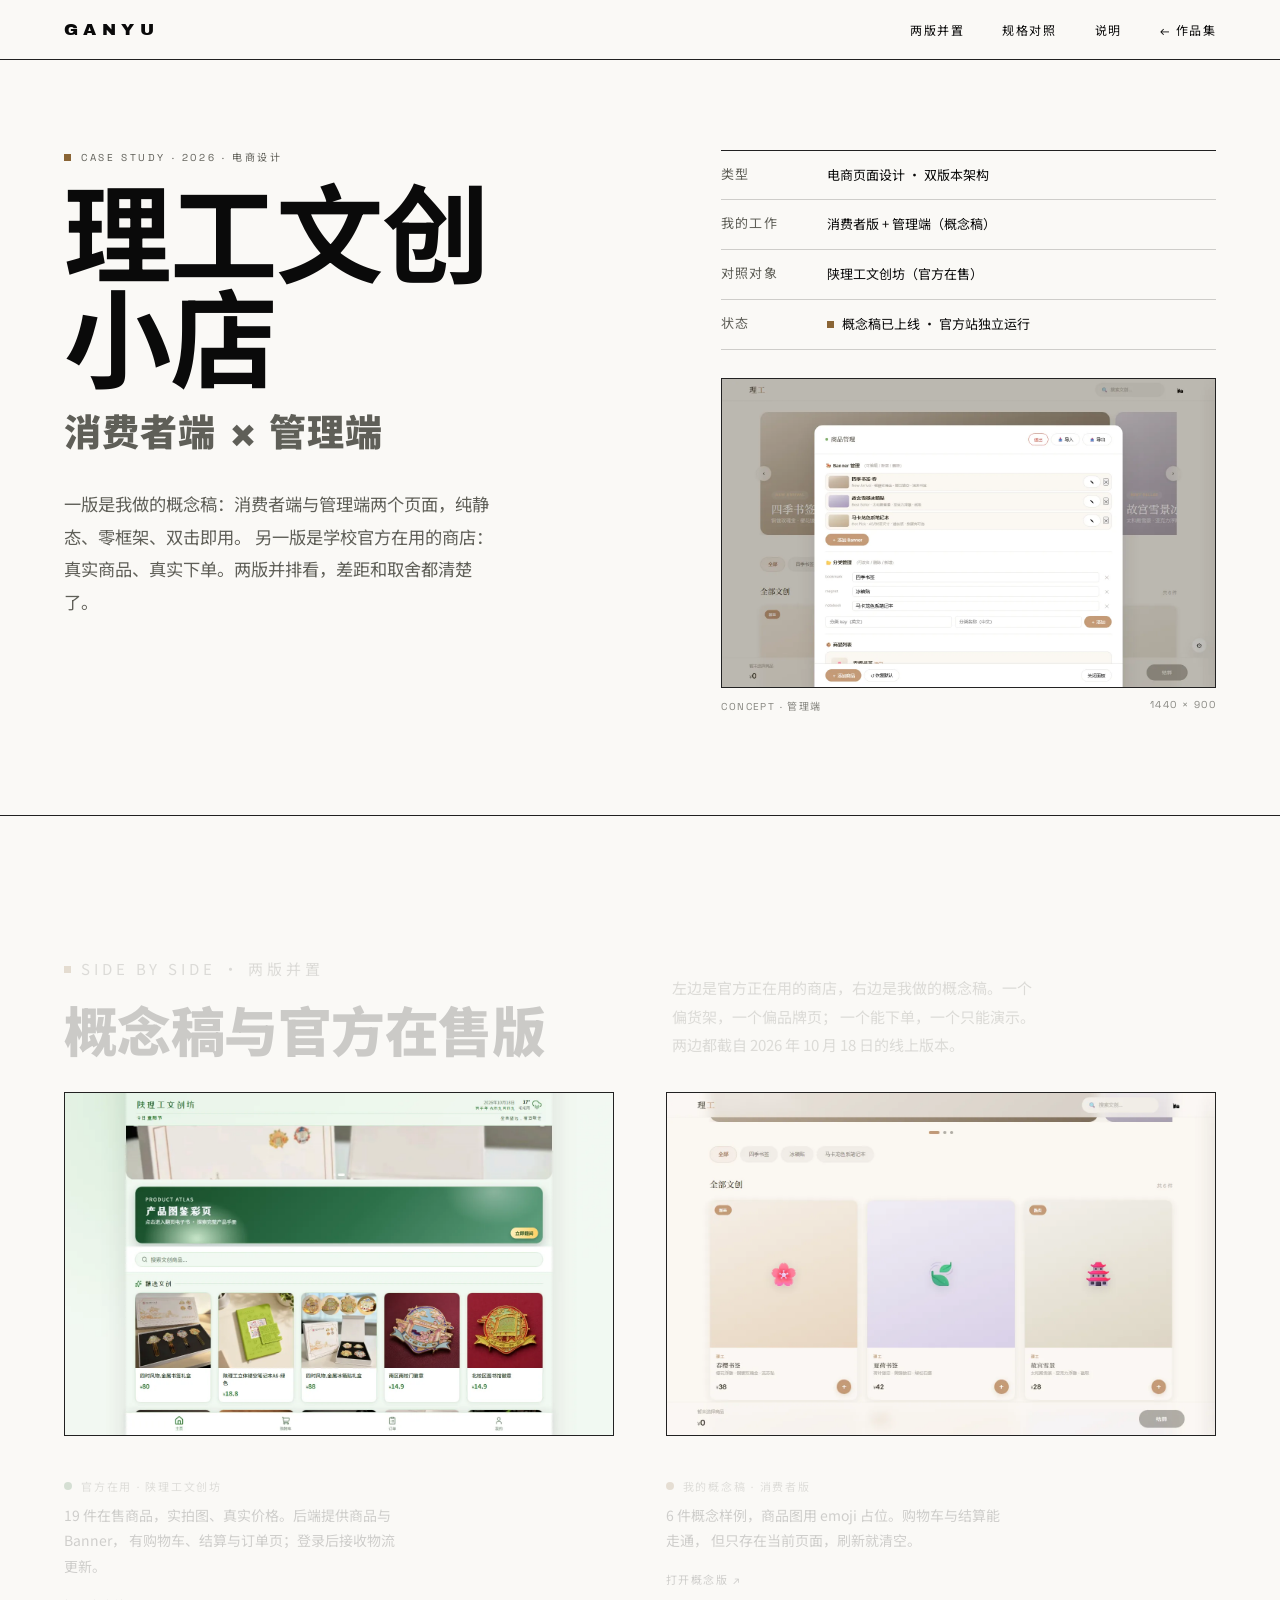
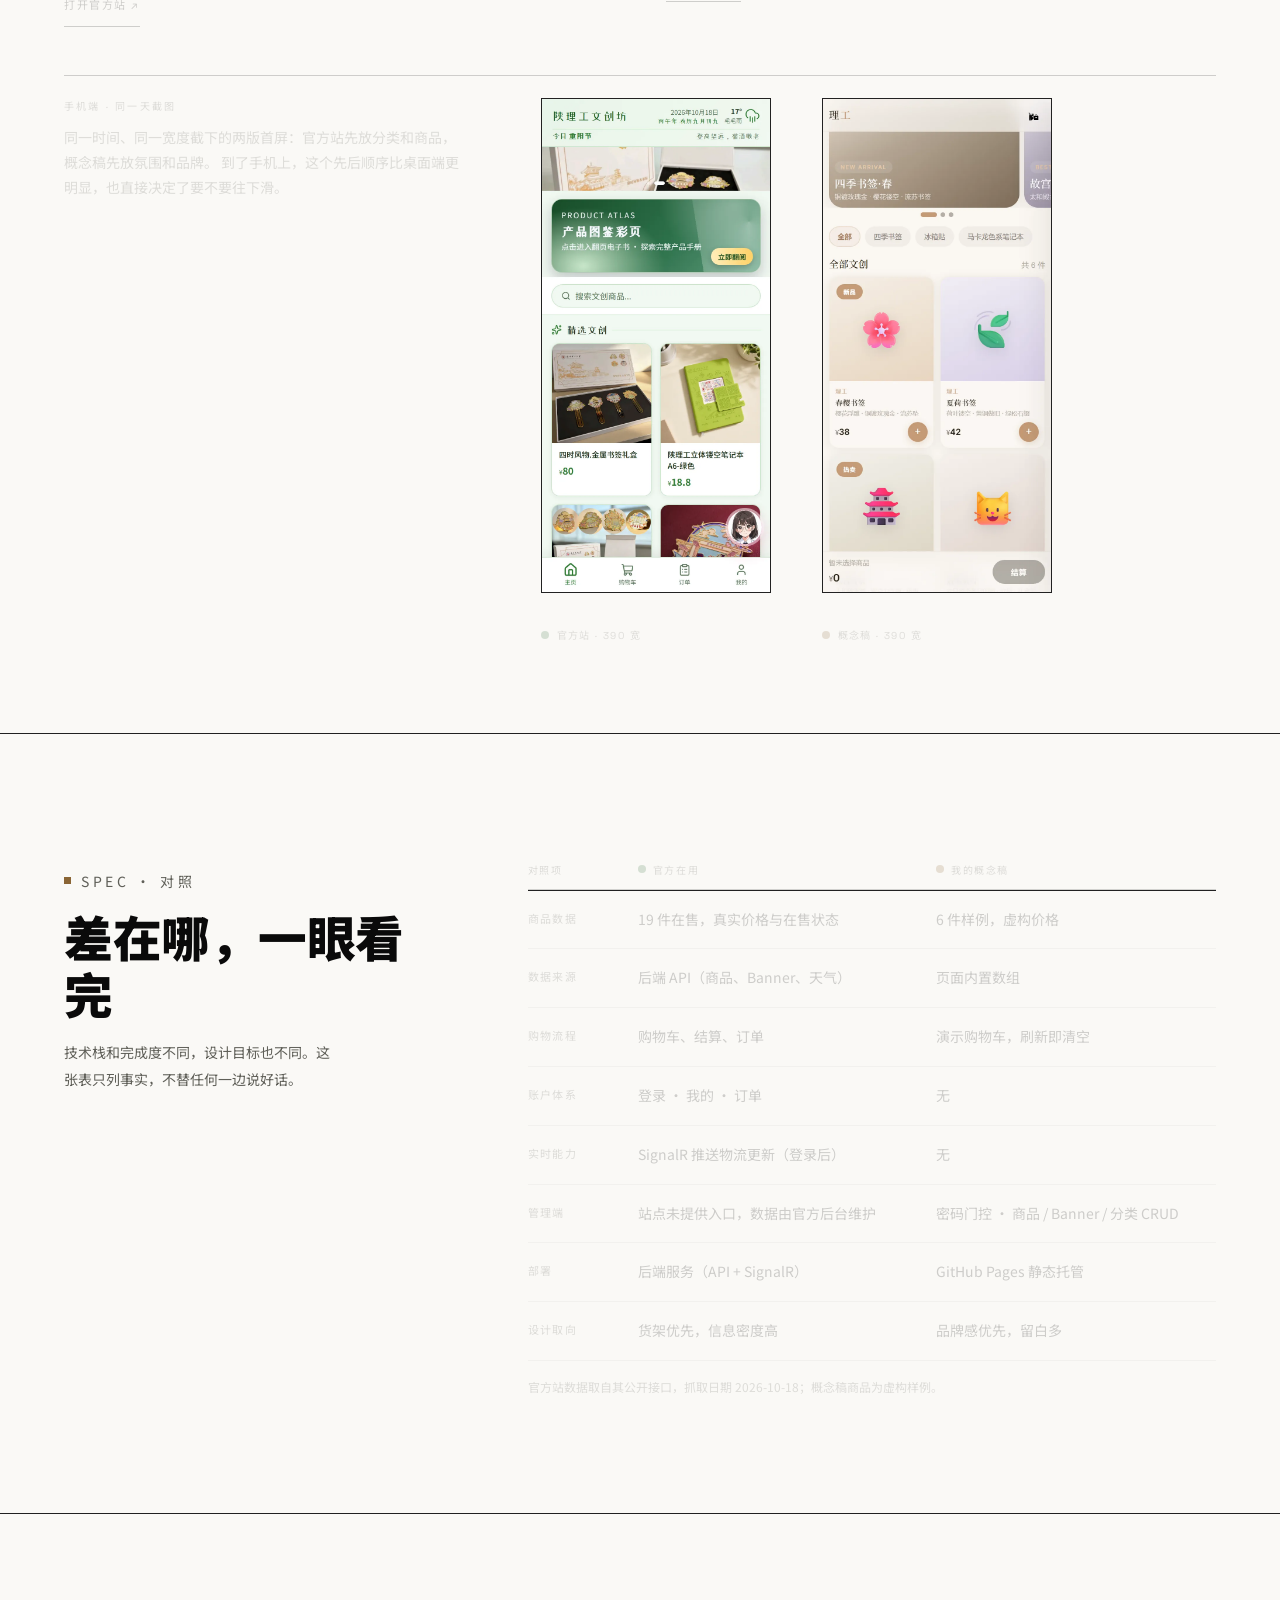
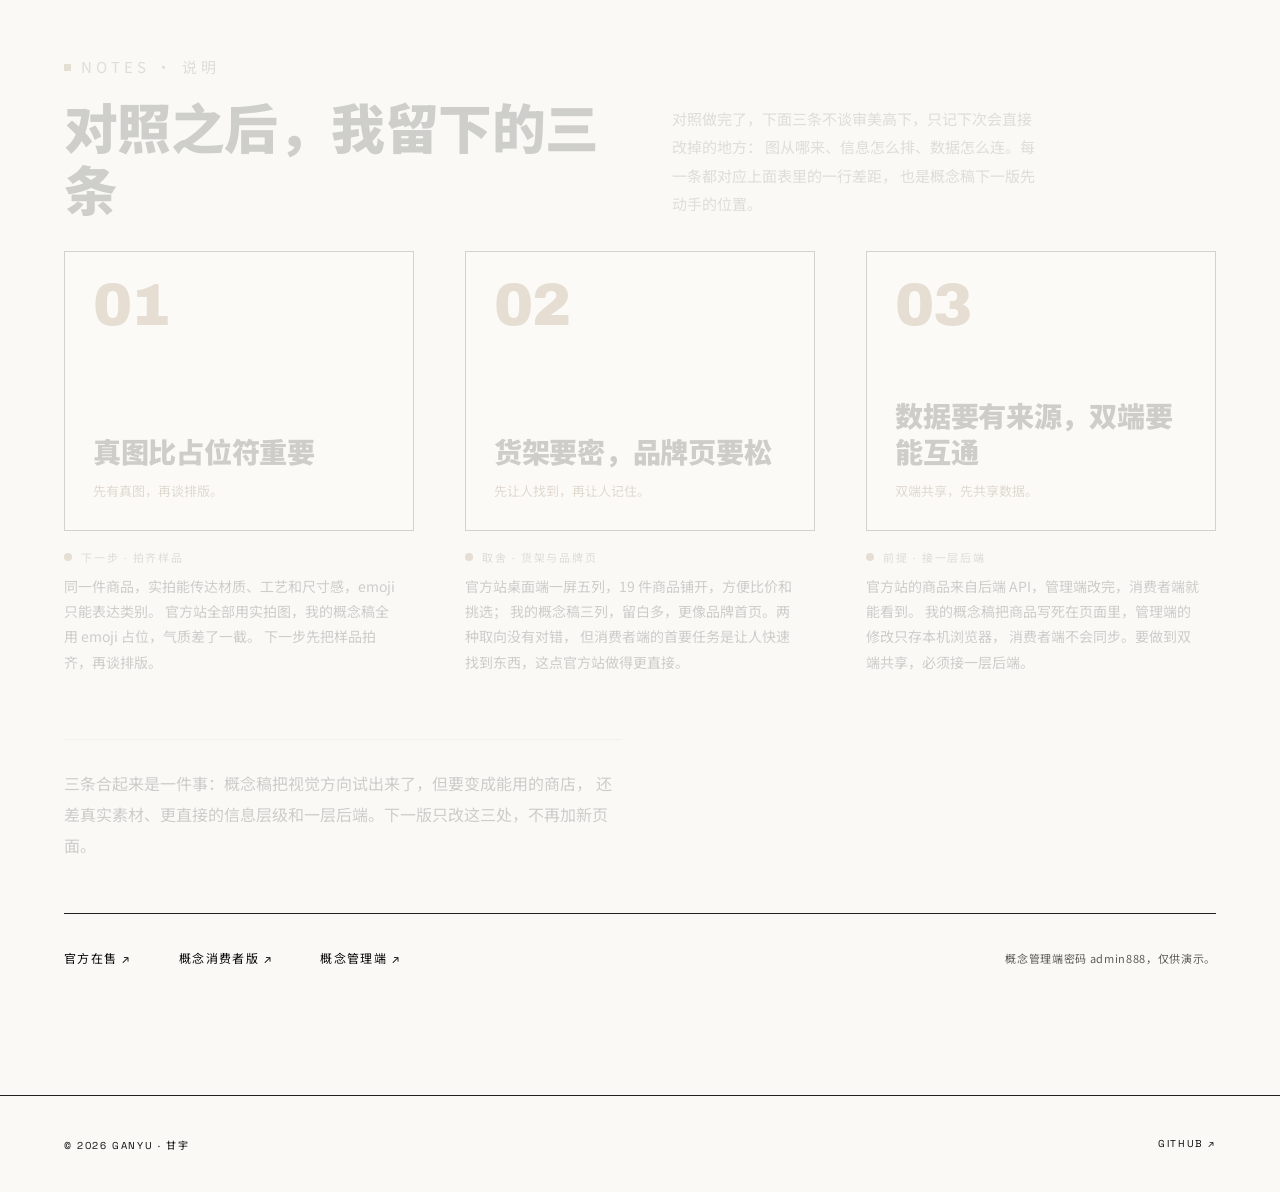
==== commit 6b1edf7c: "fix: 手机端截图说明改为与截图并排 「手机端 · 同一天截图」的说明文字从图片上方移到左侧，桌面与平板 并排显示；窄屏保持文字在左、截图在右纵向排列，不再压在图上边。  Co-Authored-B" ====
--- a/lgwc.html
+++ b/lgwc.html
@@ -340,10 +340,15 @@
     .compare-link:focus-visible { color: var(--brass-deep); }
 
     .compare-mobile {
+      display: grid;
+      grid-template-columns: minmax(0, 0.85fr) minmax(0, 1.35fr);
+      gap: clamp(24px, 4vw, 56px);
+      align-items: start;
       margin-top: clamp(40px, 6vw, 72px);
       padding-top: 22px;
       border-top: 1px solid var(--line-soft);
     }
+    .mobile-copy { max-width: 40ch; }
     .mobile-head {
       font-size: 10px;
       letter-spacing: .22em;
@@ -352,8 +357,6 @@
       margin-bottom: 12px;
     }
     .mobile-intro {
-      max-width: 54ch;
-      margin-bottom: 22px;
       font-family: var(--font-cn);
       font-size: 14px;
       line-height: 1.8;
@@ -600,6 +603,7 @@
       .spec-inner { grid-template-columns: 1fr; gap: 32px; }
       .spec-head { position: static; }
       .spec-head p { max-width: 52ch; }
+      .mobile-grid figure { flex: 1 1 160px; }
       .notes-grid { grid-template-columns: 1fr; gap: 36px; }
       .note-frame { min-height: 0; gap: 36px; }
     }
@@ -618,6 +622,9 @@
     @media (max-width: 760px) {
       .compare-grid { grid-template-columns: 1fr; gap: 36px; }
       .compare-desc { max-width: none; }
+      .compare-mobile { grid-template-columns: minmax(0, 0.9fr) minmax(0, 1.1fr); gap: 20px; }
+      .mobile-head { font-size: 9px; letter-spacing: .14em; }
+      .mobile-intro { font-size: 13px; line-height: 1.75; }
       .mobile-grid figure { flex: 1 1 160px; }
       .spec-columns { display: none; }
       .spec-row {
@@ -760,11 +767,13 @@
         </div>
 
         <div class="compare-mobile">
-          <p class="mobile-head">手机端 · 同一天截图</p>
-          <p class="mobile-intro">
-            同一时间、同一宽度截下的两版首屏：官方站先放分类和商品，概念稿先放氛围和品牌。
-            到了手机上，这个先后顺序比桌面端更明显，也直接决定了要不要往下滑。
-          </p>
+          <div class="mobile-copy">
+            <p class="mobile-head">手机端 · 同一天截图</p>
+            <p class="mobile-intro">
+              同一时间、同一宽度截下的两版首屏：官方站先放分类和商品，概念稿先放氛围和品牌。
+              到了手机上，这个先后顺序比桌面端更明显，也直接决定了要不要往下滑。
+            </p>
+          </div>
           <div class="mobile-grid">
             <figure>
               <div class="mobile-frame">
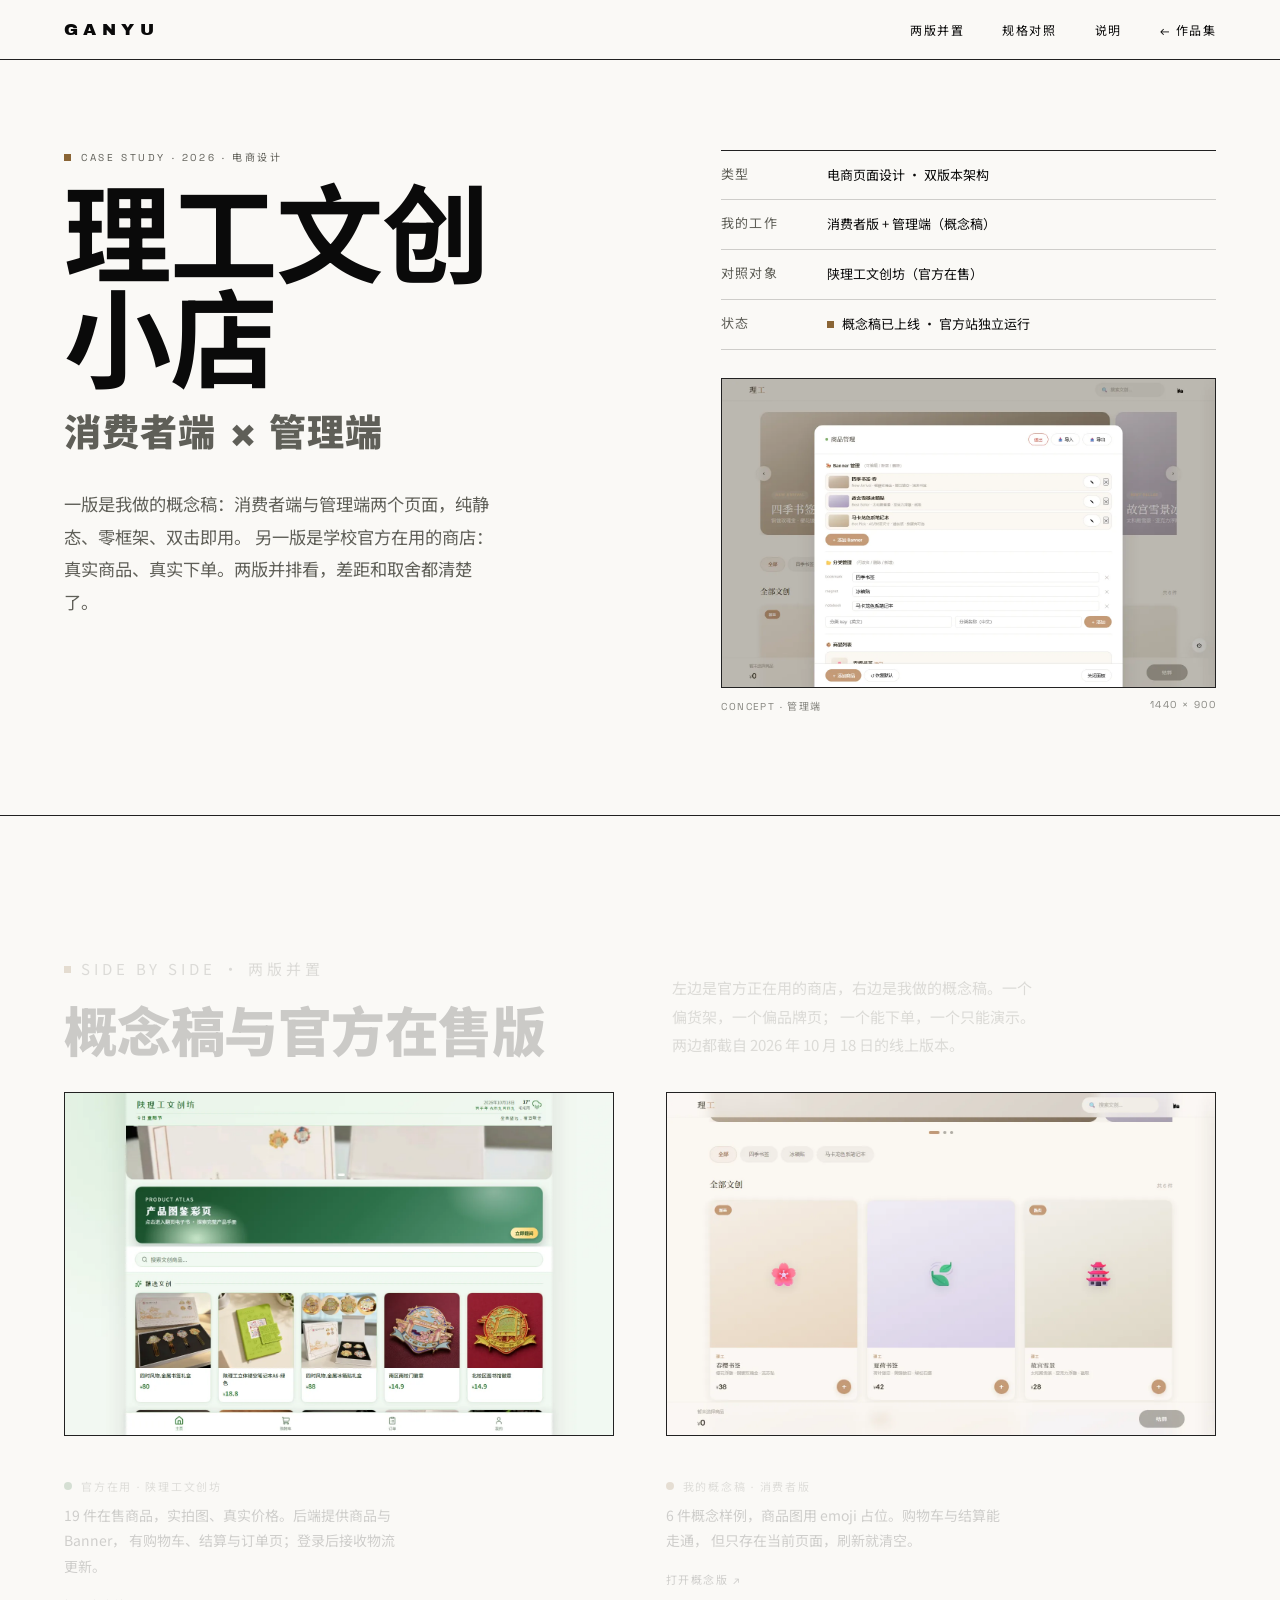
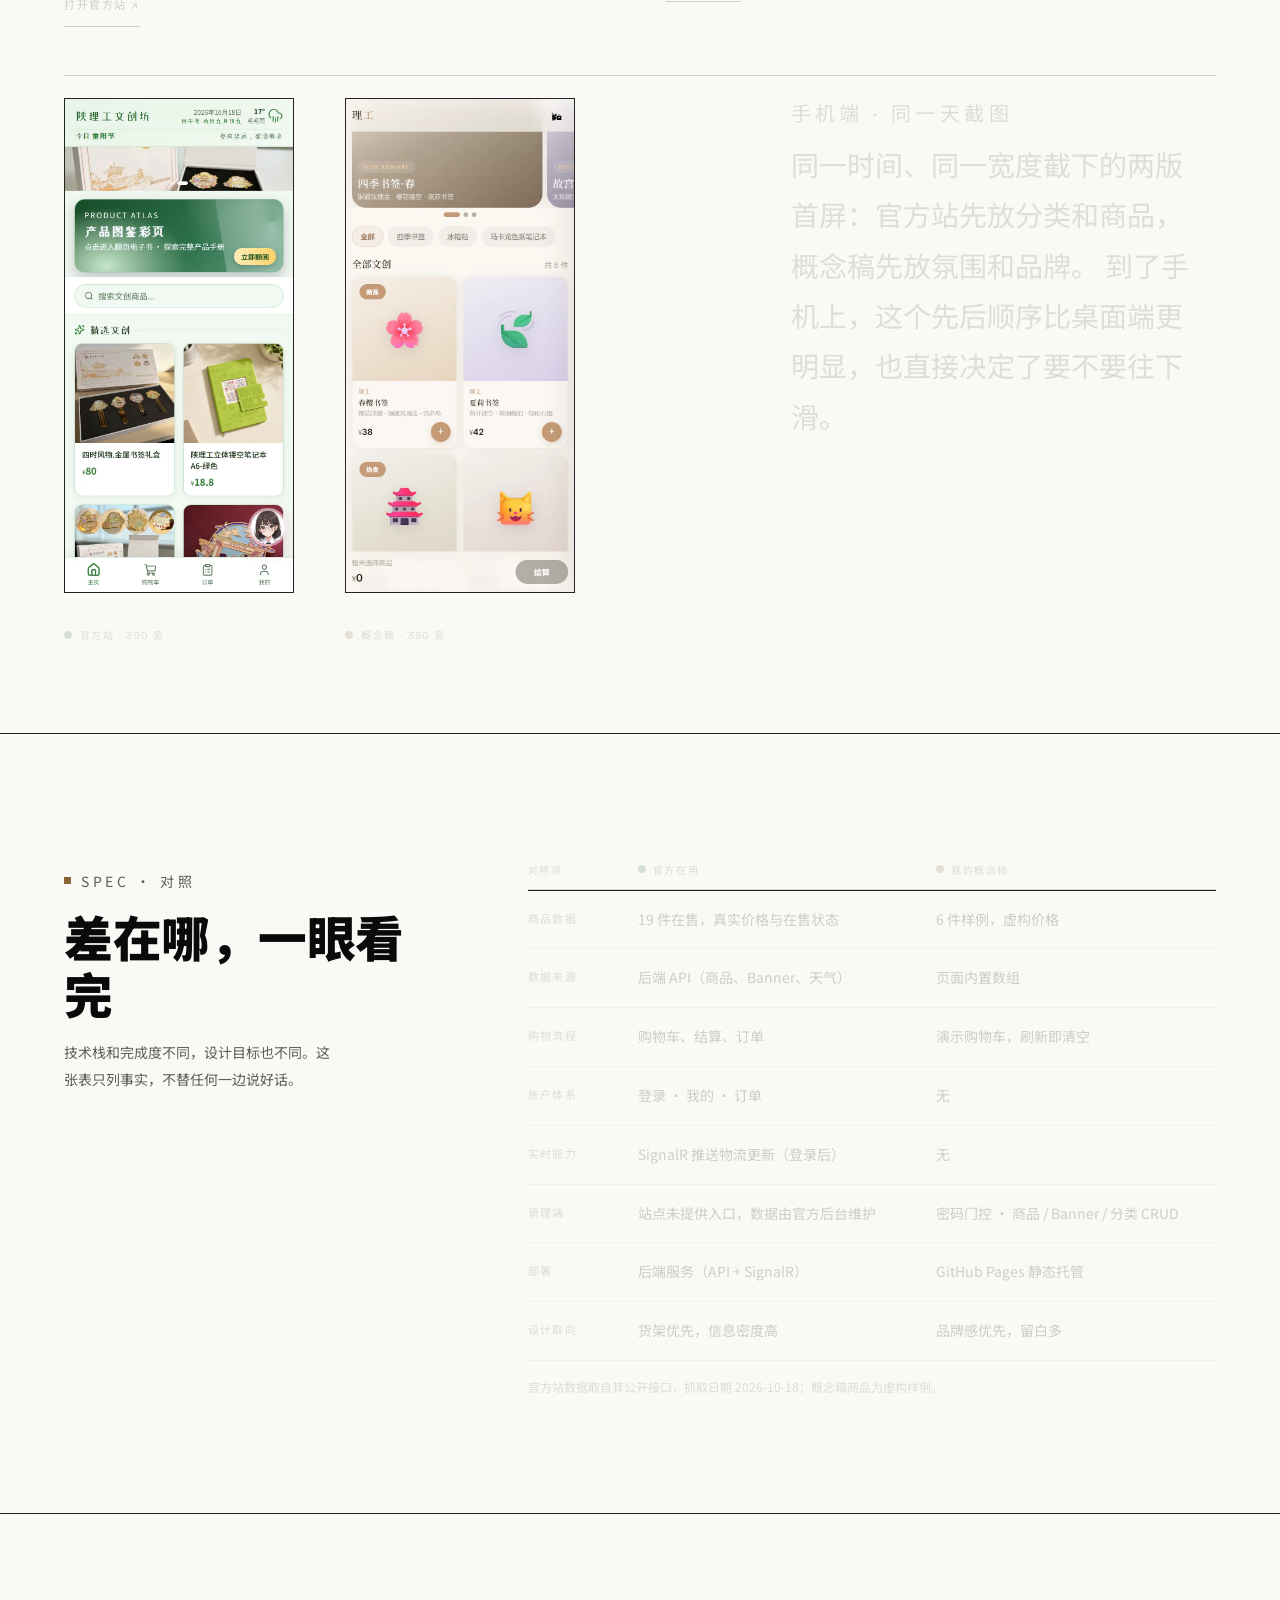
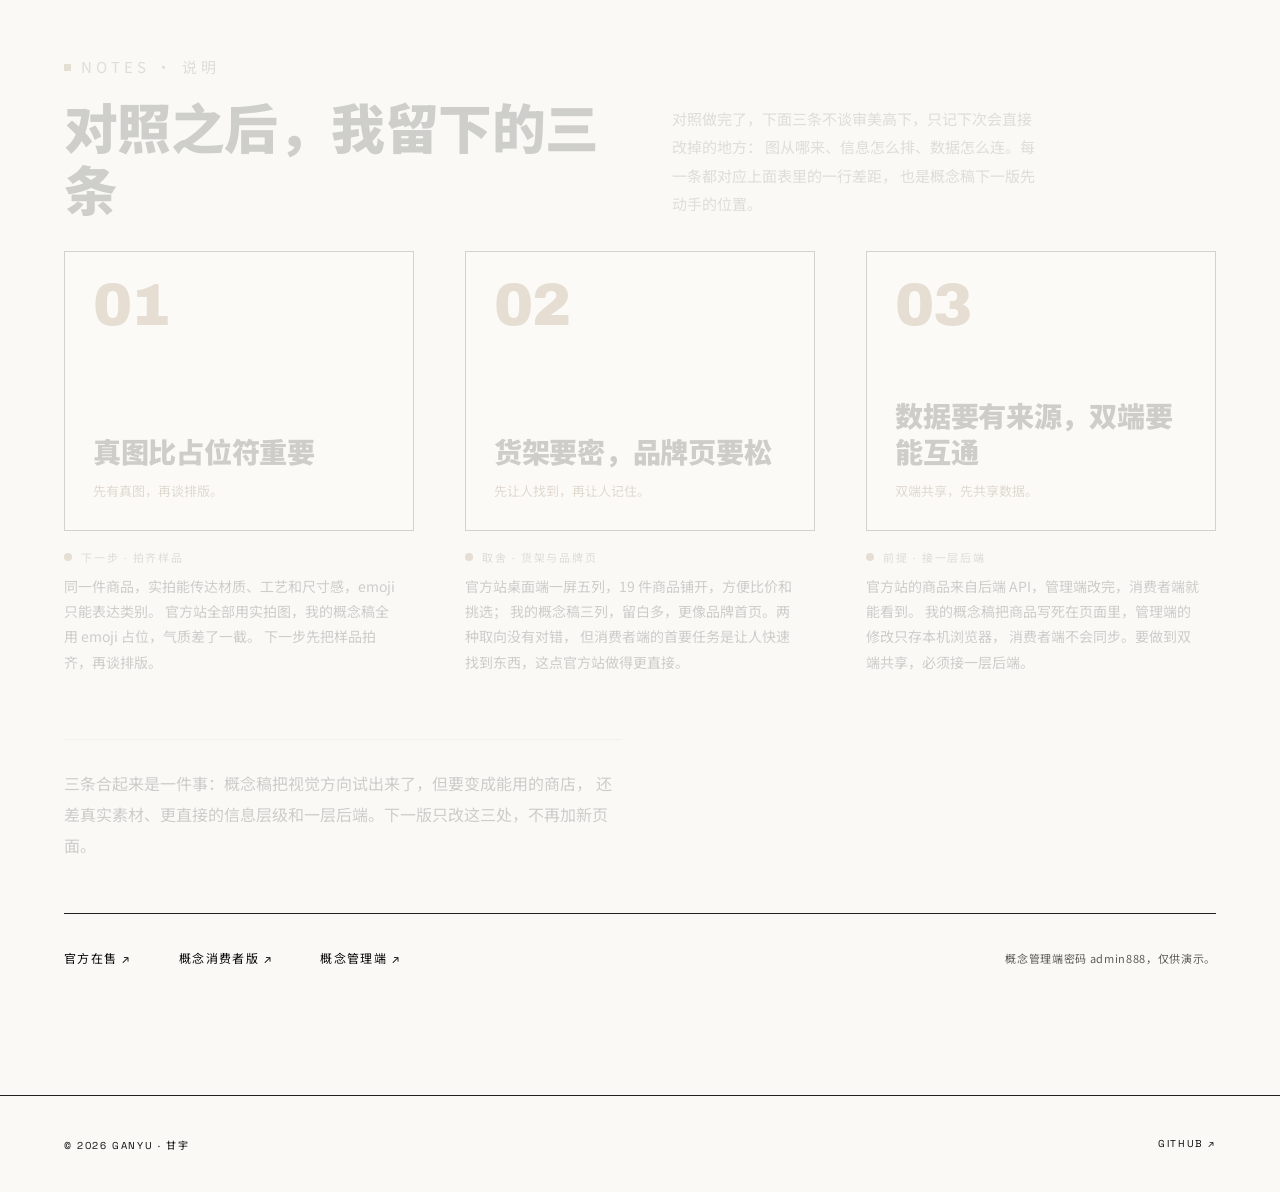
==== commit e74d8aea: "style: 桌面端截图与说明换位，说明字号加倍 ≥981px 时截图在左、说明在右；说明 14→28px，小标题 10→20px。  Co-Authored-By: Claude Code <nor" ====
--- a/lgwc.html
+++ b/lgwc.html
@@ -623,8 +623,8 @@
       .compare-grid { grid-template-columns: 1fr; gap: 36px; }
       .compare-desc { max-width: none; }
       .compare-mobile { grid-template-columns: minmax(0, 0.9fr) minmax(0, 1.1fr); gap: 20px; }
-      .mobile-head { font-size: 9px; letter-spacing: .14em; }
-      .mobile-intro { font-size: 13px; line-height: 1.75; }
+      .mobile-head { font-size: 12px; letter-spacing: .14em; }
+      .mobile-intro { font-size: 16px; line-height: 1.85; }
       .mobile-grid figure { flex: 1 1 160px; }
       .spec-columns { display: none; }
       .spec-row {
@@ -642,12 +642,23 @@
     }
 
     @media (max-width: 520px) {
+      /* 手机端: 截图放到左边, 说明放到右边 */
+      .compare-mobile { grid-template-columns: minmax(0, 0.85fr) minmax(0, 1.15fr); }
+      .mobile-grid { order: -1; }
       .masthead-title { font-size: clamp(48px, 16vw, 76px); }
       .masthead-cycle { font-size: clamp(19px, 5.4vw, 28px); }
       .meta-list > div { grid-template-columns: 76px minmax(0, 1fr); gap: 14px; }
       .mobile-grid { gap: 20px; }
       .mobile-grid figure { flex: 1 1 140px; }
       .site-footer { flex-direction: column; align-items: flex-start; gap: 6px; }
+    }
+
+    /* 桌面端: 截图在左, 说明在右, 说明字号加倍(14→28px) */
+    @media (min-width: 981px) {
+      .compare-mobile { grid-template-columns: minmax(0, 1.35fr) minmax(0, 0.85fr); }
+      .mobile-grid { order: -1; }
+      .mobile-head { font-size: 20px; }
+      .mobile-intro { font-size: 28px; line-height: 1.8; }
     }
 
     /* ============ 减弱动效 ============ */
